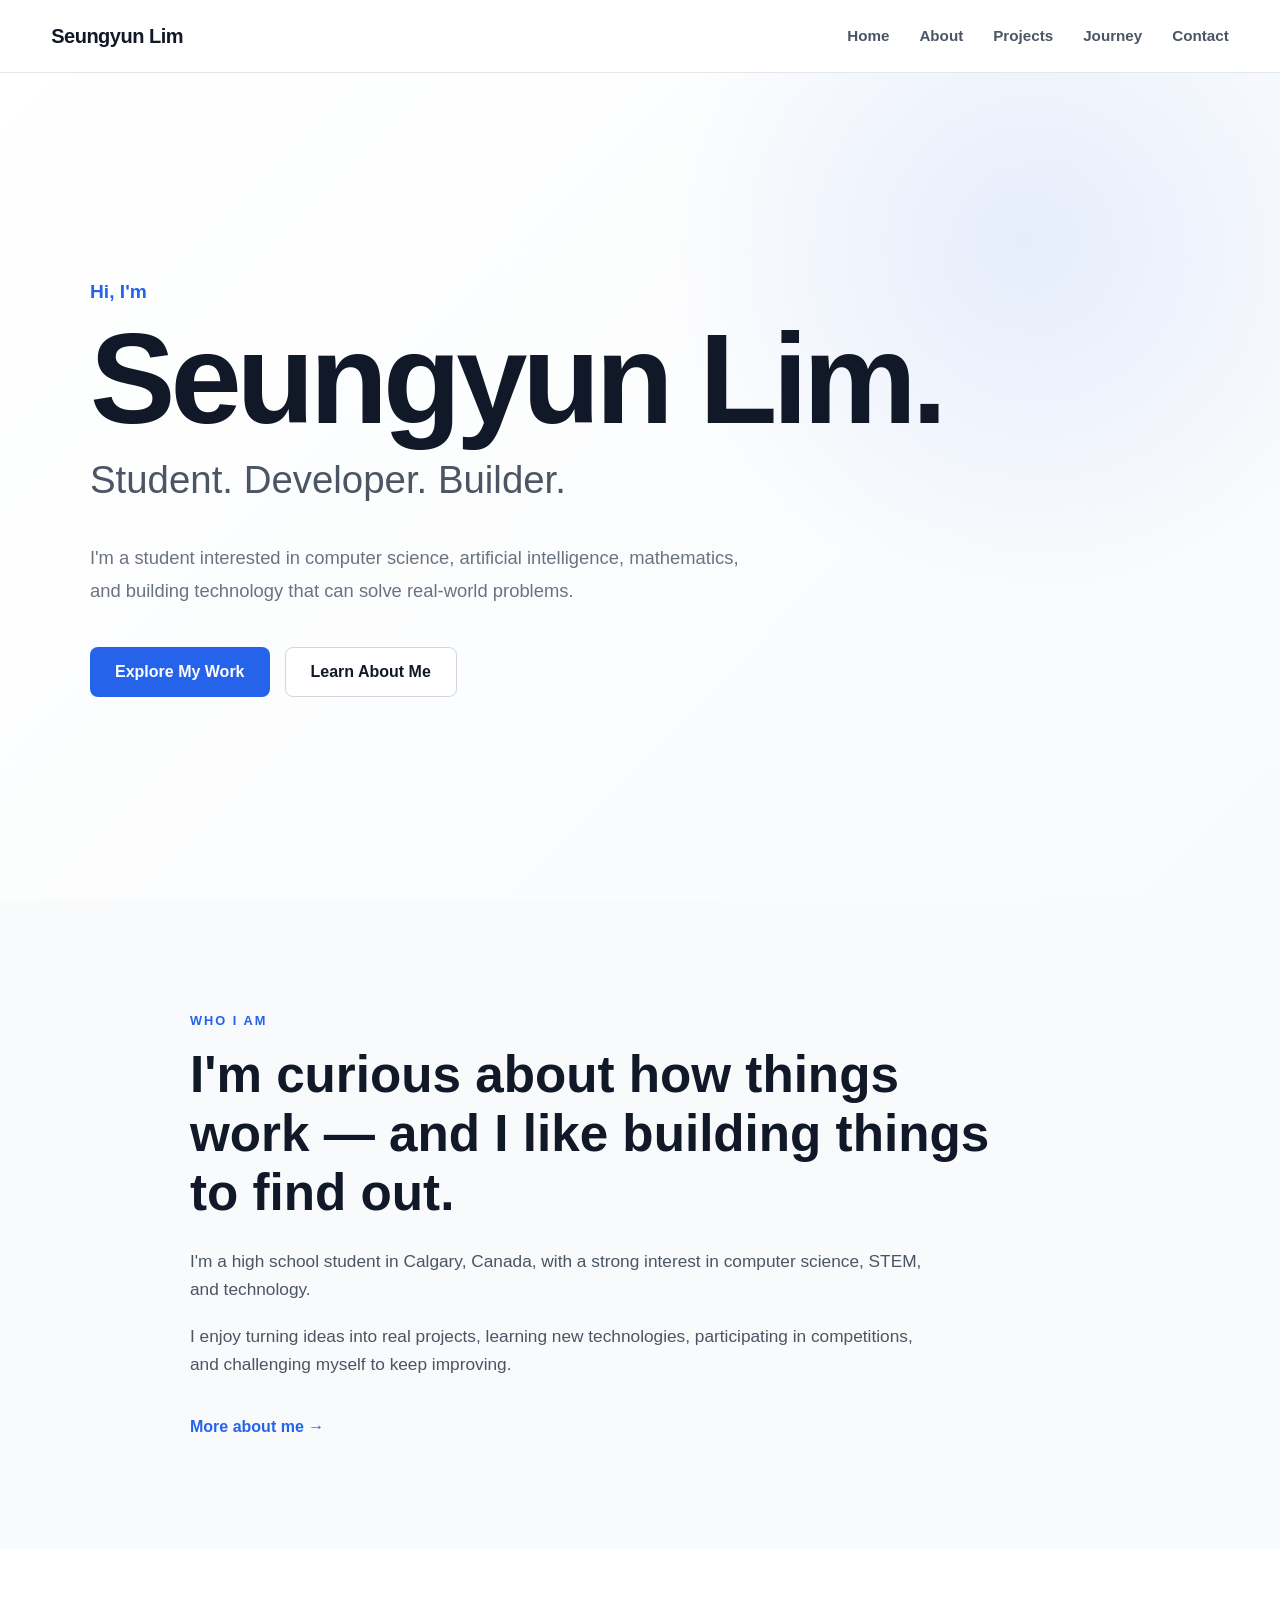
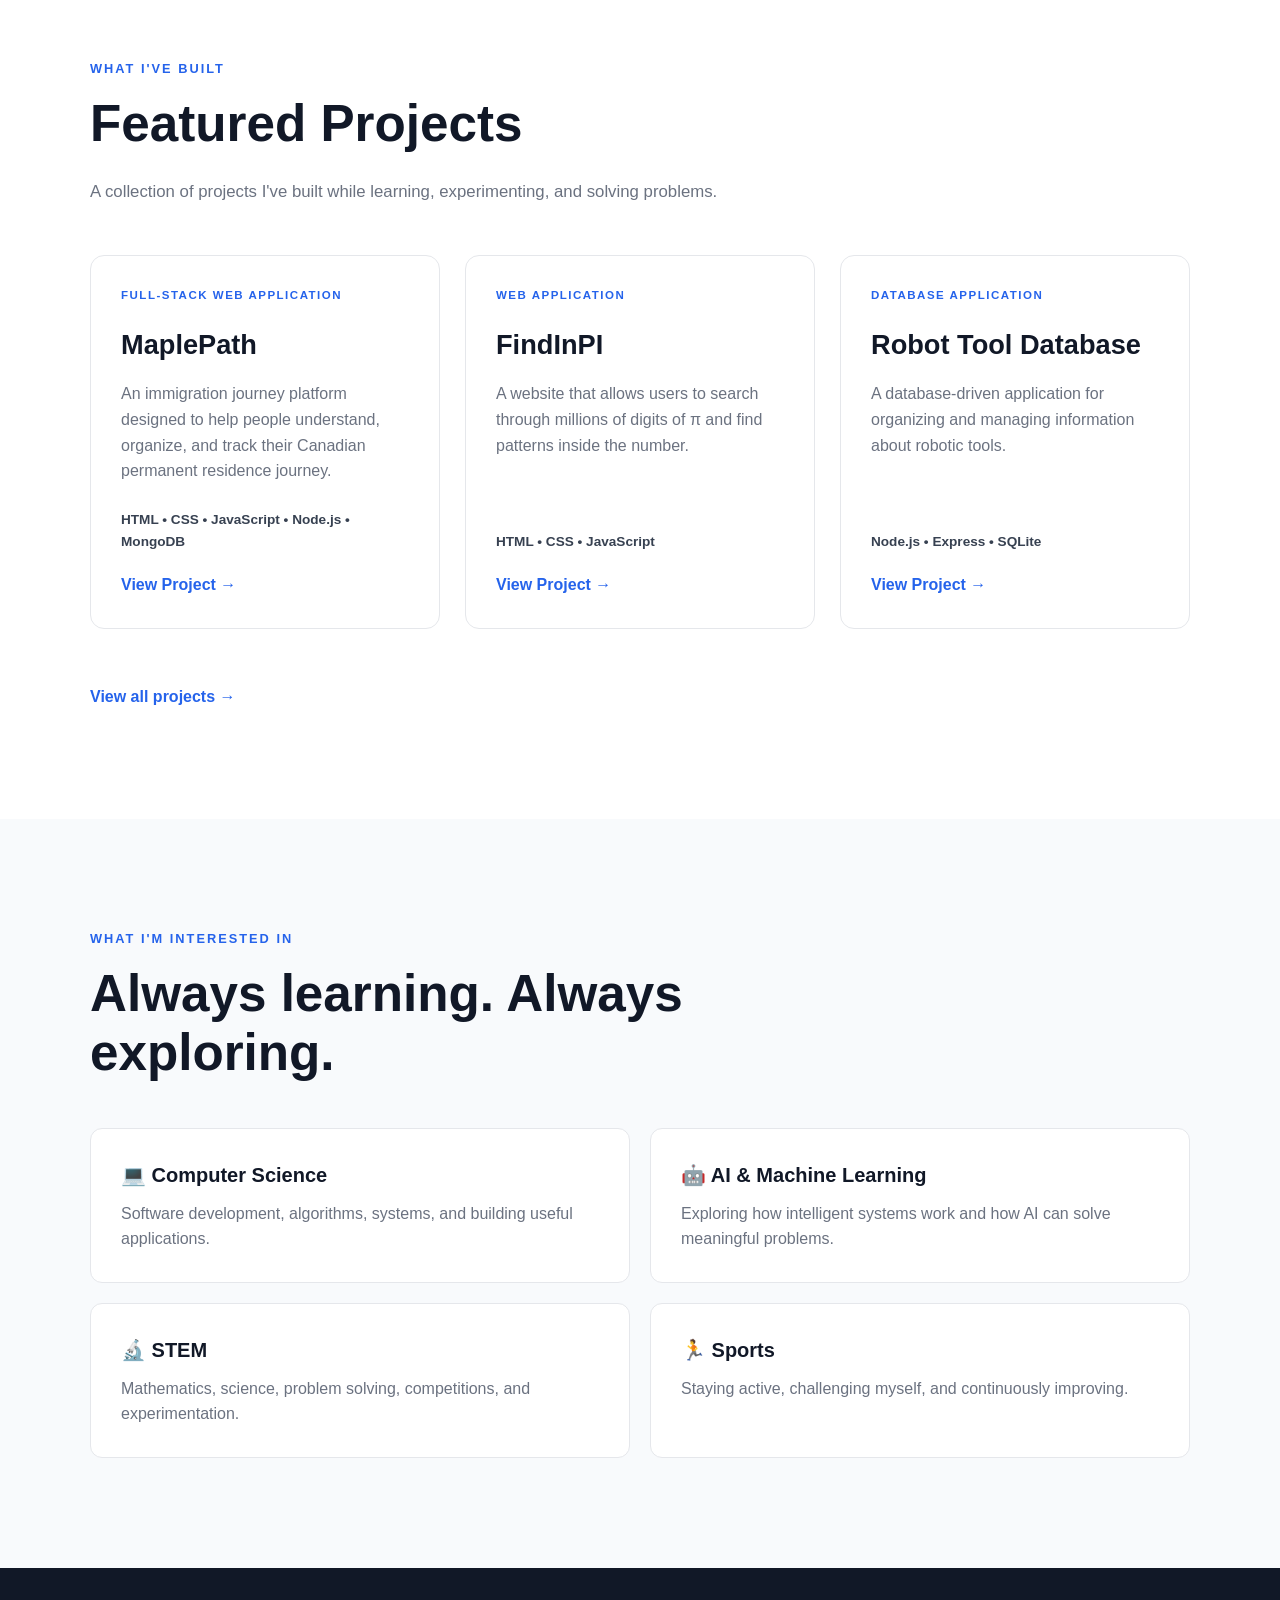
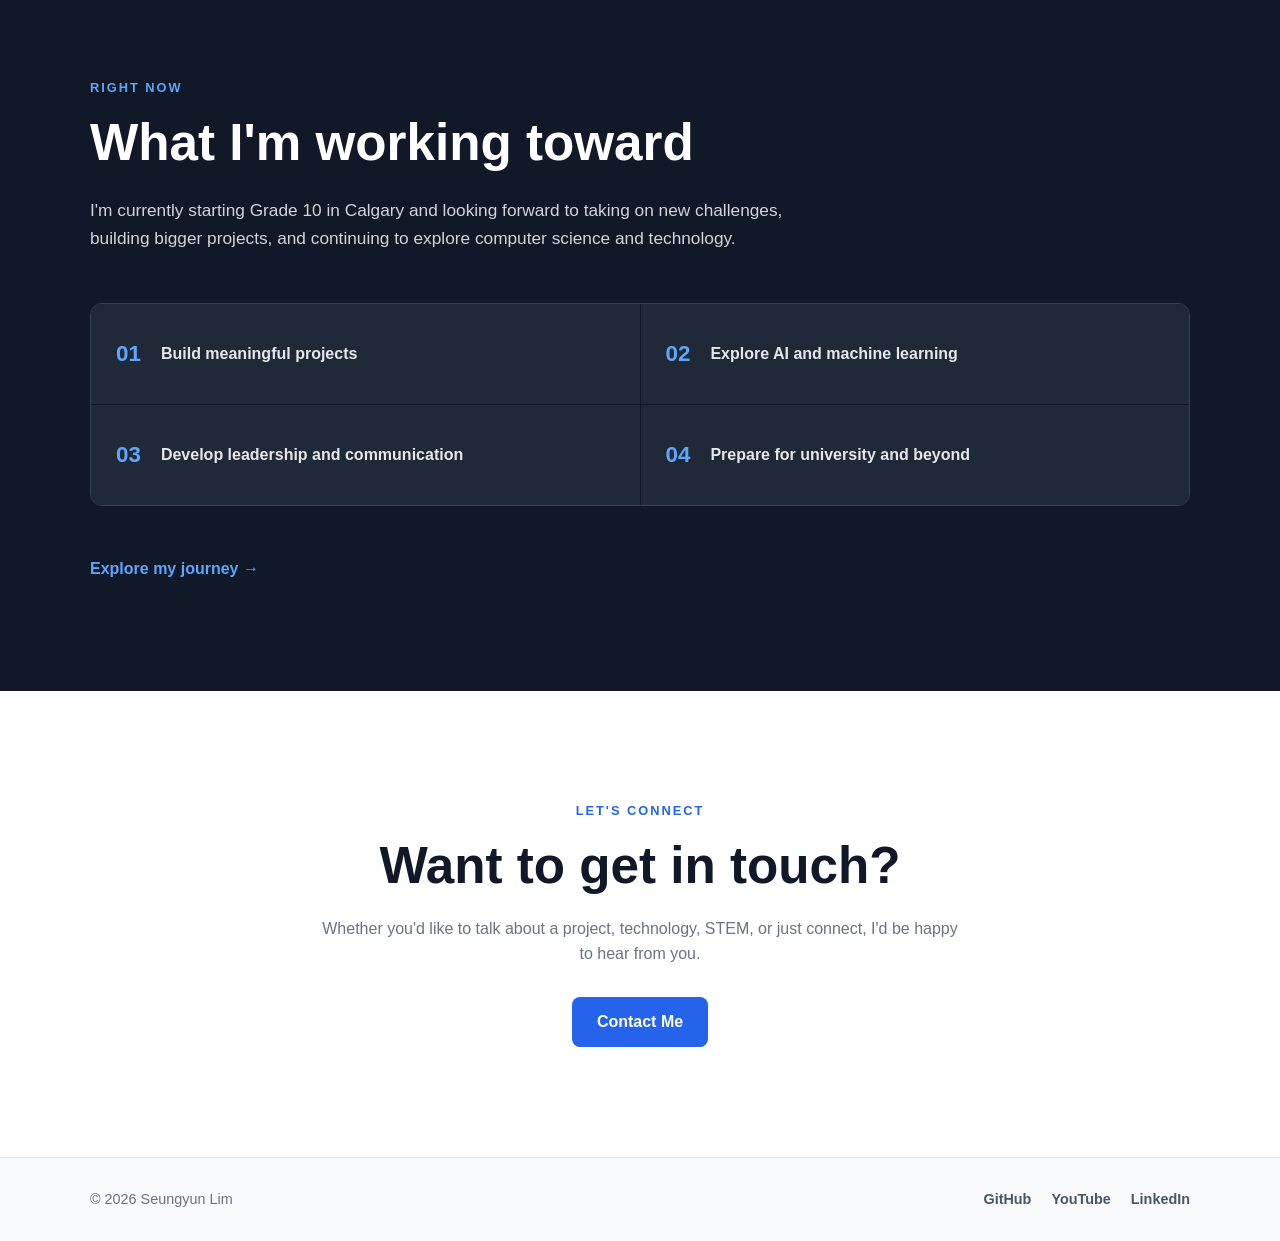
==== index.html @ 388d708d "Initial website structure" ====
<!DOCTYPE html>
<html lang="en">

<head>
    <meta charset="UTF-8">
    <meta name="viewport" content="width=device-width, initial-scale=1.0">

    <title>Seungyun Lim | Student, Developer & Builder</title>

    <meta
        name="description"
        content="The personal website and portfolio of Seungyun Lim — student, developer, STEM enthusiast, and builder."
    >

    <link rel="stylesheet" href="style.css">
</head>

<body>

    <!-- =========================================
         NAVIGATION
    ========================================== -->

    <header class="navbar">

        <div class="nav-container">

            <a href="index.html" class="logo">
                Seungyun Lim
            </a>

            <nav class="nav-links">

                <a href="#home">Home</a>
                <a href="#about">About</a>
                <a href="#projects">Projects</a>
                <a href="#journey">Journey</a>
                <a href="#contact">Contact</a>

            </nav>

        </div>

    </header>


    <main>

        <!-- =========================================
             HERO SECTION
        ========================================== -->

        <section id="home" class="hero">

            <div class="hero-content">

                <p class="hero-greeting">
                    Hi, I'm
                </p>

                <h1>
                    Seungyun Lim.
                </h1>

                <h2>
                    Student. Developer. Builder.
                </h2>

                <p class="hero-description">
                    I'm a student interested in computer science,
                    artificial intelligence, mathematics, and building
                    technology that can solve real-world problems.
                </p>

                <div class="hero-buttons">

                    <a href="#projects" class="button primary-button">
                        Explore My Work
                    </a>

                    <a href="#about" class="button secondary-button">
                        Learn About Me
                    </a>

                </div>

            </div>

        </section>


        <!-- =========================================
             ABOUT PREVIEW
        ========================================== -->

        <section id="about" class="about-section">

            <div class="section-container">

                <p class="section-label">
                    WHO I AM
                </p>

                <h2>
                    I'm curious about how things work —
                    and I like building things to find out.
                </h2>

                <p>
                    I'm a high school student in Calgary, Canada,
                    with a strong interest in computer science,
                    STEM, and technology.
                </p>

                <p>
                    I enjoy turning ideas into real projects,
                    learning new technologies, participating in
                    competitions, and challenging myself to keep
                    improving.
                </p>

                <a href="about.html" class="text-link">
                    More about me →
                </a>

            </div>

        </section>


        <!-- =========================================
             FEATURED PROJECTS
        ========================================== -->

        <section id="projects" class="projects-section">

            <div class="section-container">

                <p class="section-label">
                    WHAT I'VE BUILT
                </p>

                <h2>
                    Featured Projects
                </h2>

                <p class="section-description">
                    A collection of projects I've built while
                    learning, experimenting, and solving problems.
                </p>


                <div class="project-grid">

                    <!-- MaplePath -->

                    <article class="project-card">

                        <p class="project-category">
                            FULL-STACK WEB APPLICATION
                        </p>

                        <h3>
                            MaplePath
                        </h3>

                        <p>
                            An immigration journey platform designed
                            to help people understand, organize, and
                            track their Canadian permanent residence
                            journey.
                        </p>

                        <p class="project-technologies">
                            HTML • CSS • JavaScript • Node.js • MongoDB
                        </p>

                        <a href="projects/maplepath.html">
                            View Project →
                        </a>

                    </article>


                    <!-- FindInPI -->

                    <article class="project-card">

                        <p class="project-category">
                            WEB APPLICATION
                        </p>

                        <h3>
                            FindInPI
                        </h3>

                        <p>
                            A website that allows users to search
                            through millions of digits of π and
                            find patterns inside the number.
                        </p>

                        <p class="project-technologies">
                            HTML • CSS • JavaScript
                        </p>

                        <a href="projects/findinpi.html">
                            View Project →
                        </a>

                    </article>


                    <!-- Robot Tool Database -->

                    <article class="project-card">

                        <p class="project-category">
                            DATABASE APPLICATION
                        </p>

                        <h3>
                            Robot Tool Database
                        </h3>

                        <p>
                            A database-driven application for
                            organizing and managing information
                            about robotic tools.
                        </p>

                        <p class="project-technologies">
                            Node.js • Express • SQLite
                        </p>

                        <a href="projects/robot-tool-database.html">
                            View Project →
                        </a>

                    </article>

                </div>


                <a href="projects.html" class="text-link">
                    View all projects →
                </a>

            </div>

        </section>


        <!-- =========================================
             INTERESTS
        ========================================== -->

        <section class="interests-section">

            <div class="section-container">

                <p class="section-label">
                    WHAT I'M INTERESTED IN
                </p>

                <h2>
                    Always learning. Always exploring.
                </h2>


                <div class="interest-grid">

                    <div class="interest-card">
                        <h3>💻 Computer Science</h3>
                        <p>
                            Software development, algorithms,
                            systems, and building useful applications.
                        </p>
                    </div>


                    <div class="interest-card">
                        <h3>🤖 AI & Machine Learning</h3>
                        <p>
                            Exploring how intelligent systems work
                            and how AI can solve meaningful problems.
                        </p>
                    </div>


                    <div class="interest-card">
                        <h3>🔬 STEM</h3>
                        <p>
                            Mathematics, science, problem solving,
                            competitions, and experimentation.
                        </p>
                    </div>


                    <div class="interest-card">
                        <h3>🏃 Sports</h3>
                        <p>
                            Staying active, challenging myself,
                            and continuously improving.
                        </p>
                    </div>

                </div>

            </div>

        </section>


        <!-- =========================================
             CURRENT FOCUS
        ========================================== -->

        <section id="journey" class="focus-section">

            <div class="section-container">

                <p class="section-label">
                    RIGHT NOW
                </p>

                <h2>
                    What I'm working toward
                </h2>

                <p>
                    I'm currently starting Grade 10 in Calgary and
                    looking forward to taking on new challenges,
                    building bigger projects, and continuing to
                    explore computer science and technology.
                </p>


                <div class="focus-items">

                    <div>
                        <strong>01</strong>
                        <span>Build meaningful projects</span>
                    </div>

                    <div>
                        <strong>02</strong>
                        <span>Explore AI and machine learning</span>
                    </div>

                    <div>
                        <strong>03</strong>
                        <span>Develop leadership and communication</span>
                    </div>

                    <div>
                        <strong>04</strong>
                        <span>Prepare for university and beyond</span>
                    </div>

                </div>

                <a href="journey.html" class="text-link">
                    Explore my journey →
                </a>

            </div>

        </section>


        <!-- =========================================
             CONTACT
        ========================================== -->

        <section id="contact" class="contact-section">

            <div class="section-container">

                <p class="section-label">
                    LET'S CONNECT
                </p>

                <h2>
                    Want to get in touch?
                </h2>

                <p>
                    Whether you'd like to talk about a project,
                    technology, STEM, or just connect, I'd be happy
                    to hear from you.
                </p>

                <a href="contact.html" class="button primary-button">
                    Contact Me
                </a>

            </div>

        </section>

    </main>


    <!-- =========================================
         FOOTER
    ========================================== -->

    <footer class="footer">

        <div class="footer-container">

            <p>
                © 2026 Seungyun Lim
            </p>

            <div class="social-links">

                <a href="#" target="_blank">
                    GitHub
                </a>

                <a href="#" target="_blank">
                    YouTube
                </a>

                <a href="#" target="_blank">
                    LinkedIn
                </a>

            </div>

        </div>

    </footer>


    <script src="script.js"></script>

</body>

</html>
---- style.css ----
/* =========================================
   SEUNGYUN LIM — PERSONAL WEBSITE
   style.css
========================================= */


/* =========================================
   RESET
========================================= */

* {
    margin: 0;
    padding: 0;
    box-sizing: border-box;
}

html {
    scroll-behavior: smooth;
}

body {
    font-family: Arial, Helvetica, sans-serif;
    line-height: 1.6;
    color: #111827;
    background: #ffffff;
}

a {
    text-decoration: none;
    color: inherit;
}


/* =========================================
   GLOBAL
========================================= */

.section-container {
    width: min(1100px, 90%);
    margin: 0 auto;
}

section {
    padding: 110px 0;
}

.section-label {
    margin-bottom: 15px;
    font-size: 0.8rem;
    font-weight: 700;
    letter-spacing: 2px;
    color: #2563eb;
}

.section-container > h2 {
    max-width: 800px;
    margin-bottom: 25px;
    font-size: clamp(2rem, 4vw, 3.5rem);
    line-height: 1.15;
}

.section-description {
    max-width: 650px;
    margin-bottom: 50px;
    color: #6b7280;
    font-size: 1.05rem;
}


/* =========================================
   NAVIGATION
========================================= */

.navbar {
    position: sticky;
    top: 0;
    z-index: 1000;

    background: rgba(255, 255, 255, 0.92);
    border-bottom: 1px solid #e5e7eb;

    backdrop-filter: blur(12px);
}

.nav-container {
    width: min(1200px, 92%);
    min-height: 72px;
    margin: 0 auto;

    display: flex;
    align-items: center;
    justify-content: space-between;
}

.logo {
    font-size: 1.25rem;
    font-weight: 800;
    letter-spacing: -0.5px;
}

.nav-links {
    display: flex;
    align-items: center;
    gap: 30px;
}

.nav-links a {
    position: relative;

    font-size: 0.95rem;
    font-weight: 600;
    color: #4b5563;

    transition: color 0.2s ease;
}

.nav-links a:hover {
    color: #2563eb;
}

.nav-links a::after {
    content: "";

    position: absolute;
    left: 0;
    bottom: -7px;

    width: 0;
    height: 2px;

    background: #2563eb;

    transition: width 0.2s ease;
}

.nav-links a:hover::after {
    width: 100%;
}


/* =========================================
   HERO
========================================= */

.hero {
    min-height: calc(100vh - 72px);

    display: flex;
    align-items: center;

    background:
        radial-gradient(
            circle at 80% 20%,
            rgba(37, 99, 235, 0.10),
            transparent 30%
        ),
        linear-gradient(
            135deg,
            #ffffff 0%,
            #f8fafc 100%
        );
}

.hero-content {
    width: min(1100px, 90%);
    margin: 0 auto;
}

.hero-greeting {
    margin-bottom: 10px;

    font-size: 1.2rem;
    font-weight: 600;

    color: #2563eb;
}

.hero h1 {
    margin-bottom: 10px;

    font-size: clamp(4rem, 10vw, 8rem);
    line-height: 0.95;
    letter-spacing: -5px;
    font-weight: 800;
}

.hero h2 {
    margin-bottom: 30px;

    font-size: clamp(1.5rem, 3vw, 2.4rem);
    font-weight: 500;

    color: #4b5563;
}

.hero-description {
    max-width: 650px;
    margin-bottom: 40px;

    font-size: 1.15rem;
    line-height: 1.8;

    color: #6b7280;
}

.hero-buttons {
    display: flex;
    flex-wrap: wrap;
    gap: 15px;
}


/* =========================================
   BUTTONS
========================================= */

.button {
    display: inline-flex;
    align-items: center;
    justify-content: center;

    min-height: 50px;
    padding: 0 25px;

    border-radius: 8px;

    font-weight: 700;

    transition:
        transform 0.2s ease,
        box-shadow 0.2s ease,
        background 0.2s ease;
}

.primary-button {
    color: #ffffff;
    background: #2563eb;
}

.primary-button:hover {
    background: #1d4ed8;

    transform: translateY(-2px);

    box-shadow:
        0 10px 25px rgba(37, 99, 235, 0.25);
}

.secondary-button {
    color: #111827;
    background: #ffffff;

    border: 1px solid #d1d5db;
}

.secondary-button:hover {
    background: #f9fafb;

    transform: translateY(-2px);

    box-shadow:
        0 8px 20px rgba(0, 0, 0, 0.06);
}


/* =========================================
   ABOUT
========================================= */

.about-section {
    background: #f8fafc;
}

.about-section .section-container {
    max-width: 900px;
}

.about-section h2 {
    font-size: clamp(2rem, 4vw, 3.2rem);
}

.about-section p:not(.section-label) {
    max-width: 750px;
    margin-bottom: 20px;

    font-size: 1.08rem;
    color: #4b5563;
}


/* =========================================
   TEXT LINKS
========================================= */

.text-link {
    display: inline-block;

    margin-top: 15px;

    font-weight: 700;
    color: #2563eb;

    transition:
        transform 0.2s ease,
        color 0.2s ease;
}

.text-link:hover {
    color: #1d4ed8;
    transform: translateX(5px);
}


/* =========================================
   PROJECTS
========================================= */

.projects-section {
    background: #ffffff;
}

.project-grid {
    display: grid;

    grid-template-columns:
        repeat(3, minmax(0, 1fr));

    gap: 25px;

    margin-bottom: 40px;
}

.project-card {
    min-height: 360px;
    padding: 30px;

    display: flex;
    flex-direction: column;

    border: 1px solid #e5e7eb;
    border-radius: 14px;

    background: #ffffff;

    transition:
        transform 0.25s ease,
        box-shadow 0.25s ease,
        border-color 0.25s ease;
}

.project-card:hover {
    transform: translateY(-8px);

    border-color: #bfdbfe;

    box-shadow:
        0 20px 40px rgba(15, 23, 42, 0.08);
}

.project-category {
    margin-bottom: 18px;

    font-size: 0.72rem;
    font-weight: 800;
    letter-spacing: 1.5px;

    color: #2563eb;
}

.project-card h3 {
    margin-bottom: 15px;

    font-size: 1.7rem;
}

.project-card > p:not(.project-category):not(.project-technologies) {
    margin-bottom: 25px;

    color: #6b7280;
}

.project-technologies {
    margin-top: auto;
    margin-bottom: 20px;

    font-size: 0.85rem;
    font-weight: 600;

    color: #374151;
}

.project-card a {
    font-weight: 700;
    color: #2563eb;
}

.project-card a:hover {
    color: #1d4ed8;
}


/* =========================================
   INTERESTS
========================================= */

.interests-section {
    background: #f8fafc;
}

.interest-grid {
    display: grid;

    grid-template-columns:
        repeat(2, minmax(0, 1fr));

    gap: 20px;

    margin-top: 45px;
}

.interest-card {
    padding: 30px;

    border: 1px solid #e5e7eb;
    border-radius: 12px;

    background: #ffffff;

    transition:
        transform 0.2s ease,
        box-shadow 0.2s ease;
}

.interest-card:hover {
    transform: translateY(-5px);

    box-shadow:
        0 15px 30px rgba(15, 23, 42, 0.07);
}

.interest-card h3 {
    margin-bottom: 10px;

    font-size: 1.25rem;
}

.interest-card p {
    color: #6b7280;
}


/* =========================================
   CURRENT FOCUS
========================================= */

.focus-section {
    background: #111827;
    color: #ffffff;
}

.focus-section .section-label {
    color: #60a5fa;
}

.focus-section h2 {
    color: #ffffff;
}

.focus-section > .section-container > p:not(.section-label) {
    max-width: 750px;
    margin-bottom: 50px;

    color: #d1d5db;
    font-size: 1.08rem;
}

.focus-items {
    display: grid;

    grid-template-columns:
        repeat(2, minmax(0, 1fr));

    gap: 1px;

    margin-bottom: 35px;

    overflow: hidden;

    border: 1px solid #374151;
    border-radius: 12px;
}

.focus-items div {
    min-height: 100px;
    padding: 25px;

    display: flex;
    align-items: center;
    gap: 20px;

    background: #1f2937;
}

.focus-items strong {
    font-size: 1.4rem;
    color: #60a5fa;
}

.focus-items span {
    font-weight: 600;
    color: #e5e7eb;
}

.focus-section .text-link {
    color: #60a5fa;
}


/* =========================================
   CONTACT
========================================= */

.contact-section {
    text-align: center;

    background: #ffffff;
}

.contact-section .section-container {
    display: flex;
    flex-direction: column;
    align-items: center;
}

.contact-section h2 {
    margin-bottom: 20px;
}

.contact-section p:not(.section-label) {
    max-width: 650px;
    margin-bottom: 30px;

    color: #6b7280;
}


/* =========================================
   FOOTER
========================================= */

.footer {
    padding: 30px 0;

    background: #f8fafc;

    border-top: 1px solid #e5e7eb;
}

.footer-container {
    width: min(1100px, 90%);
    margin: 0 auto;

    display: flex;
    align-items: center;
    justify-content: space-between;

    gap: 20px;
}

.footer p {
    font-size: 0.9rem;
    color: #6b7280;
}

.social-links {
    display: flex;
    gap: 20px;
}

.social-links a {
    font-size: 0.9rem;
    font-weight: 600;
    color: #4b5563;

    transition: color 0.2s ease;
}

.social-links a:hover {
    color: #2563eb;
}


/* =========================================
   RESPONSIVE DESIGN
========================================= */

@media (max-width: 900px) {

    .hero h1 {
        letter-spacing: -3px;
    }

    .project-grid {
        grid-template-columns: 1fr;
    }

    .project-card {
        min-height: auto;
    }

}


@media (max-width: 650px) {

    section {
        padding: 80px 0;
    }


    /* Navigation */

    .nav-container {
        min-height: 65px;
    }

    .nav-links {
        gap: 15px;
    }

    .nav-links a {
        font-size: 0.8rem;
    }


    /* Hero */

    .hero {
        min-height: calc(100vh - 65px);
    }

    .hero h1 {
        font-size: clamp(3.5rem, 18vw, 5rem);
        letter-spacing: -3px;
    }

    .hero-description {
        font-size: 1rem;
    }

    .hero-buttons {
        flex-direction: column;
        align-items: stretch;
    }


    /* Interests */

    .interest-grid {
        grid-template-columns: 1fr;
    }


    /* Focus */

    .focus-items {
        grid-template-columns: 1fr;
    }


    /* Footer */

    .footer-container {
        flex-direction: column;
        text-align: center;
    }

}
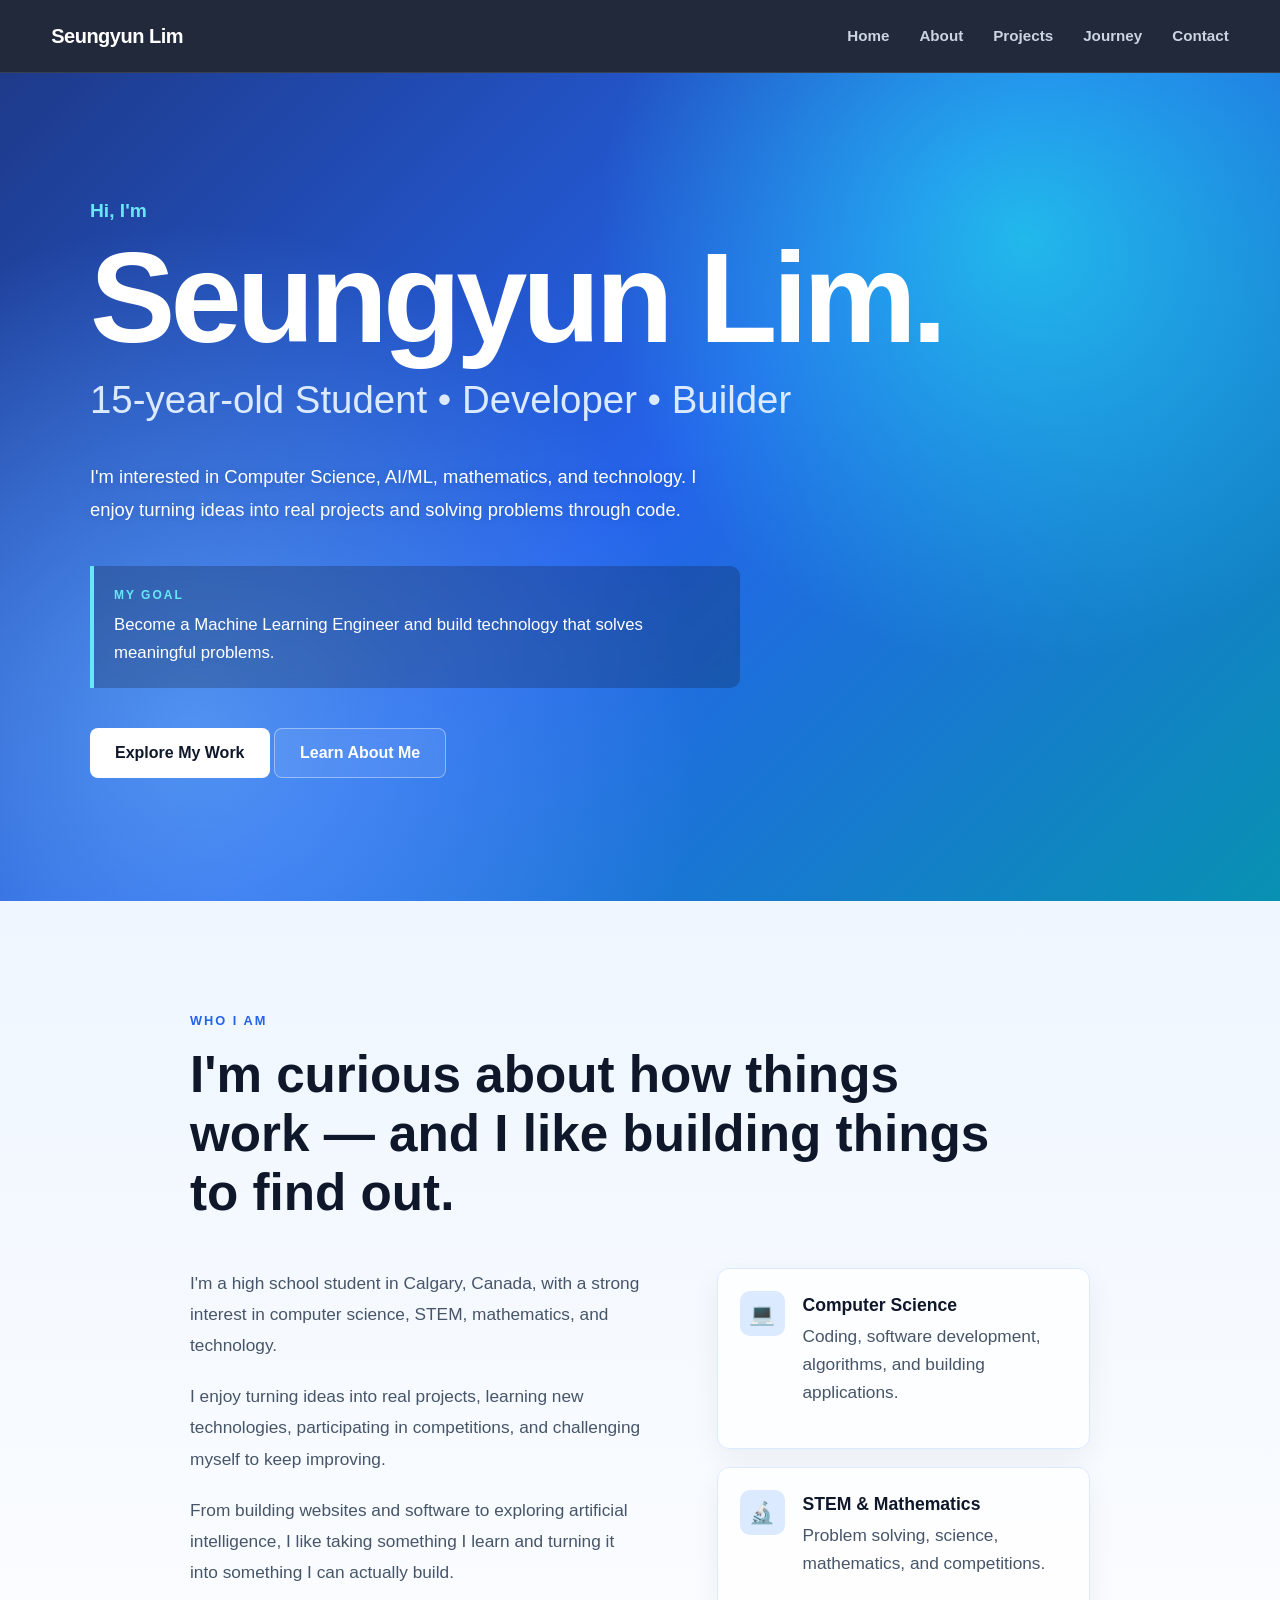
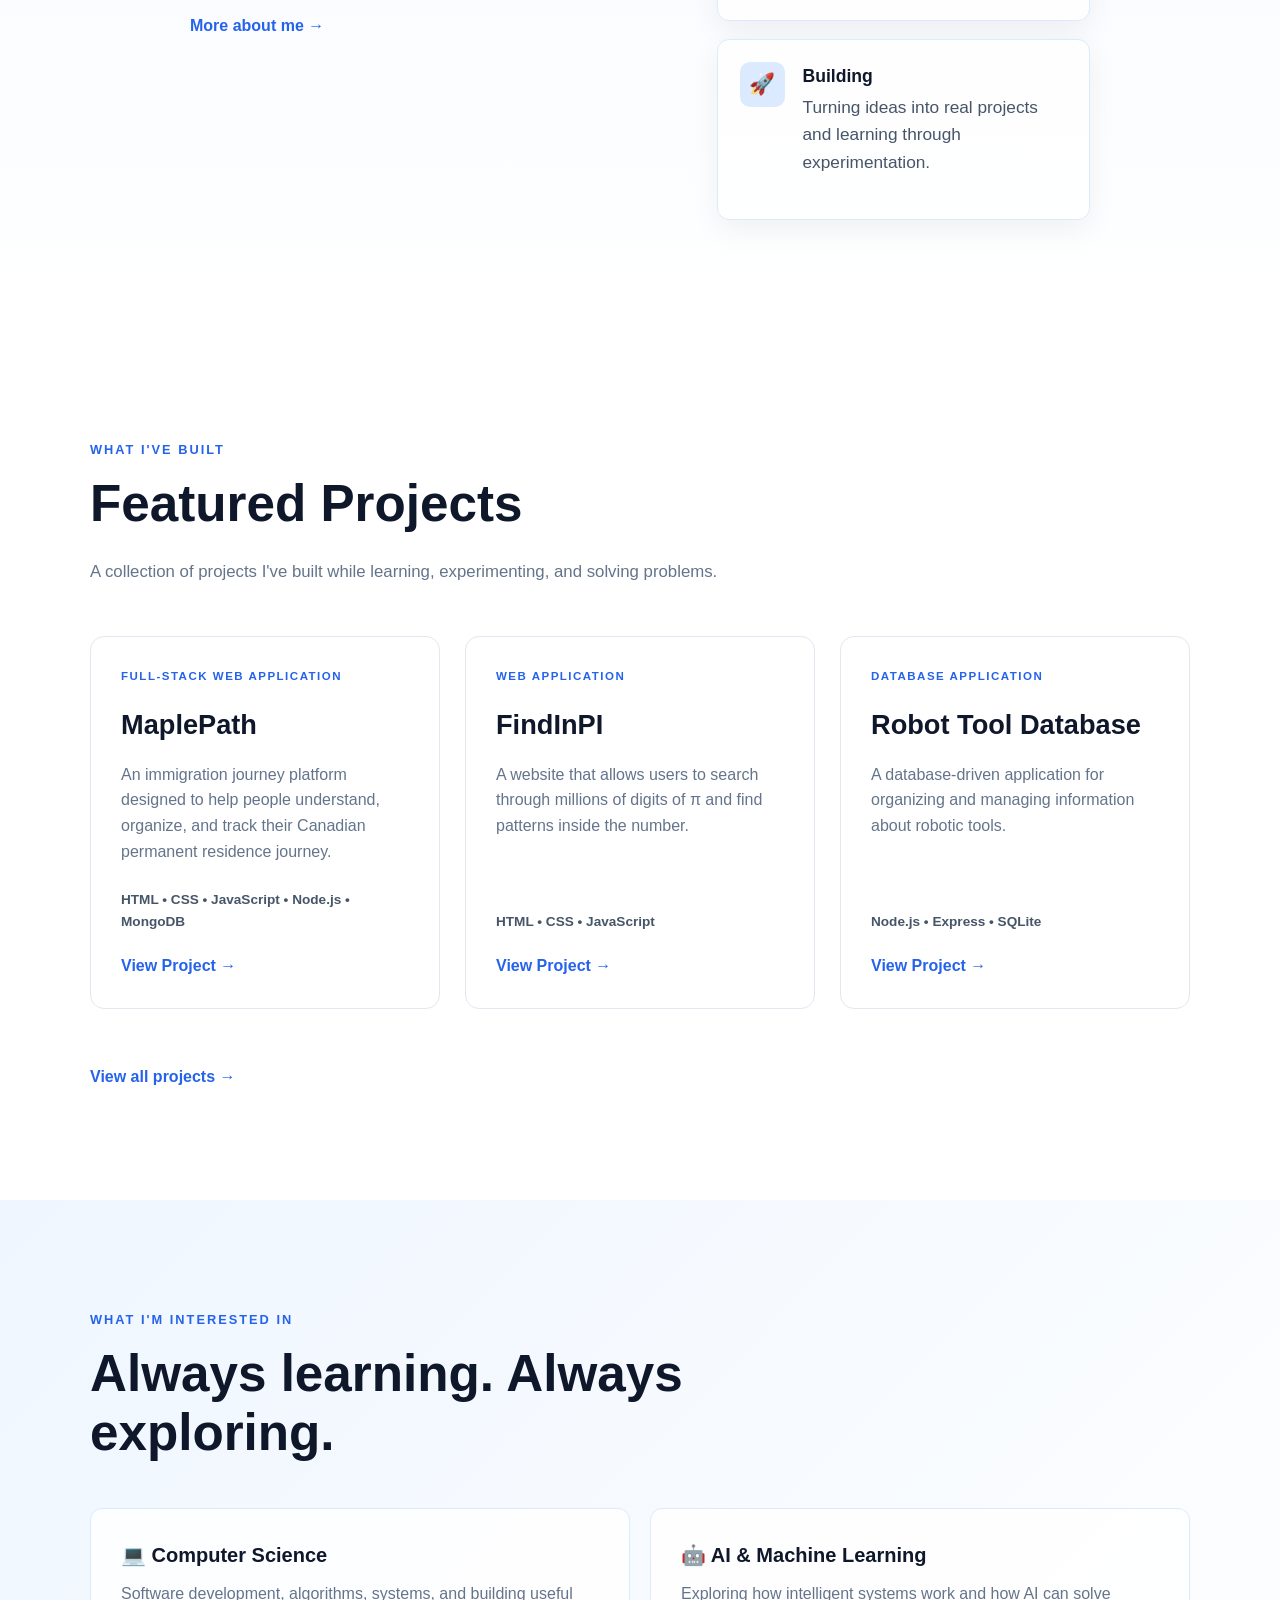
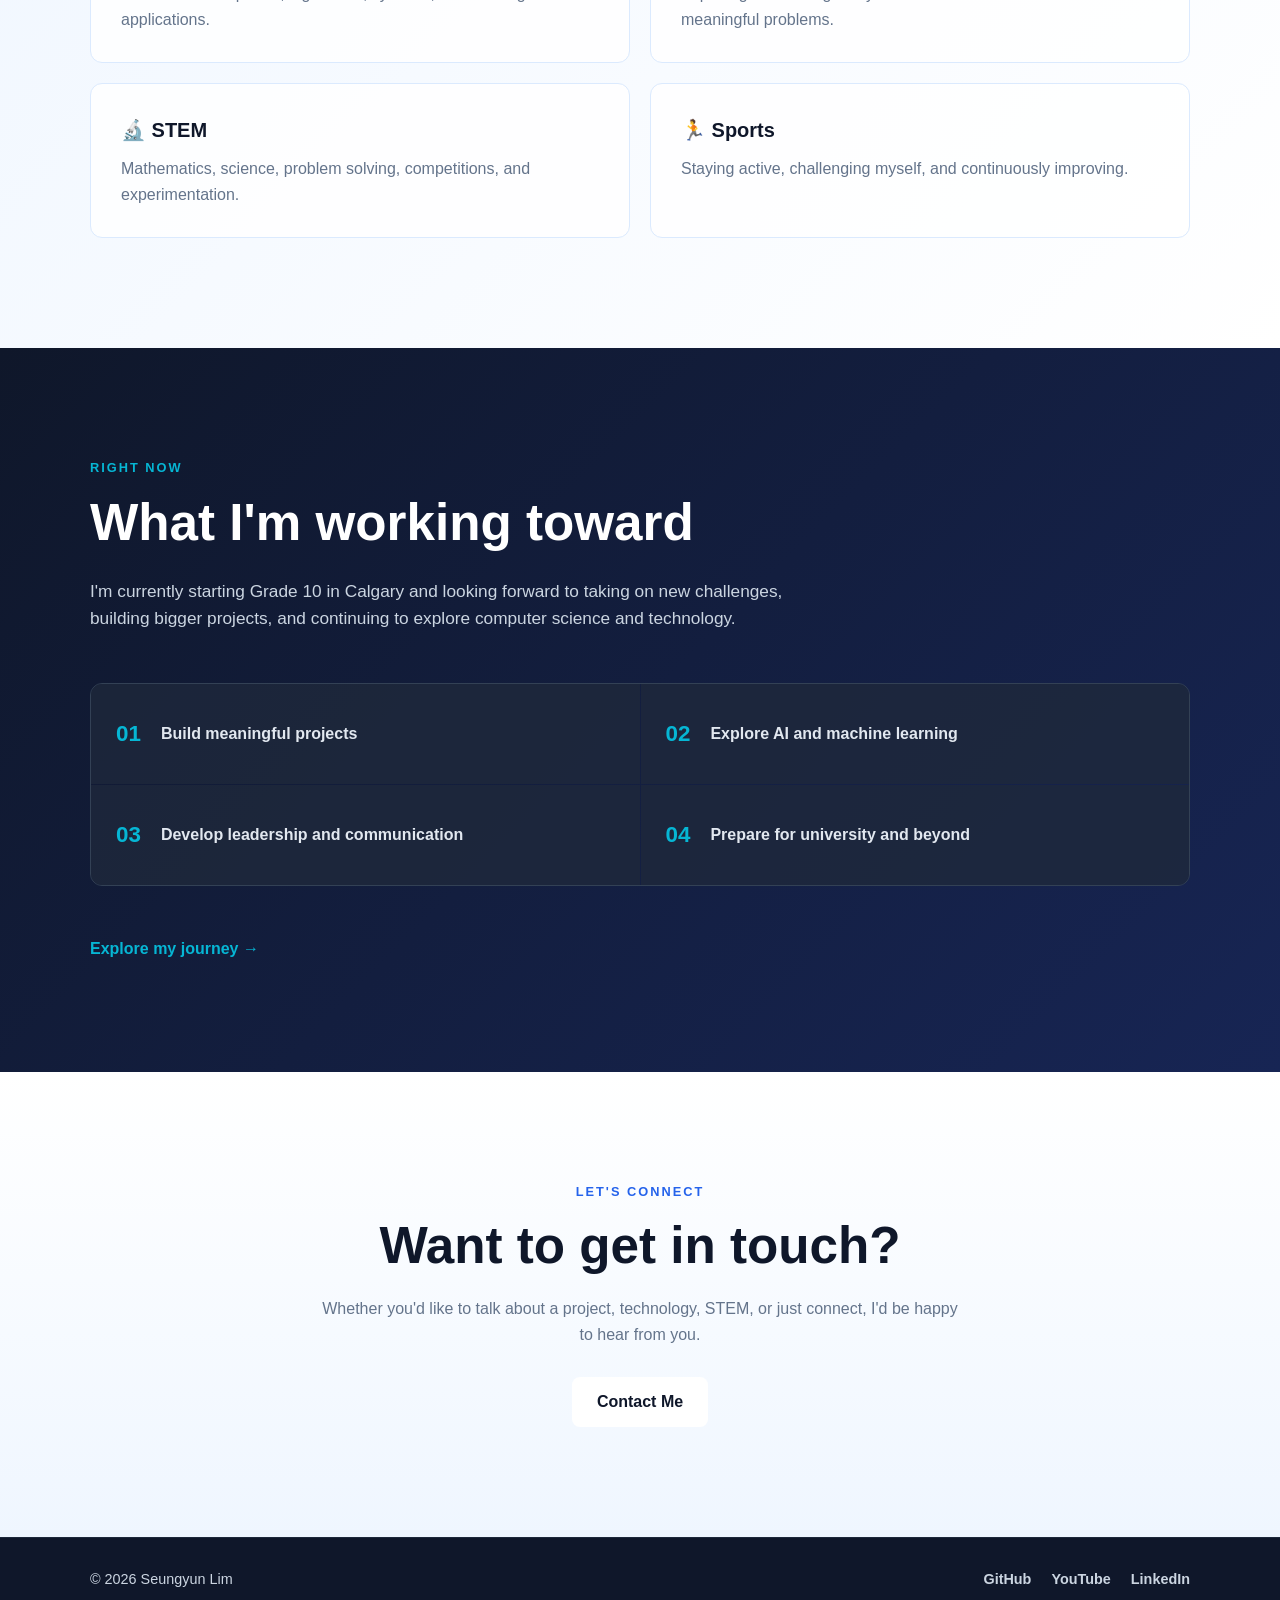
==== commit f0d4c2df: "Refactor CSS into modular files" ====
--- a/index.html
+++ b/index.html
@@ -47,7 +47,7 @@
     <main>
 
         <!-- =========================================
-             HERO SECTION
+            HERO SECTION
         ========================================== -->
 
         <section id="home" class="hero">
@@ -63,14 +63,31 @@
                 </h1>
 
                 <h2>
-                    Student. Developer. Builder.
+                    15-year-old Student • Developer • Builder
                 </h2>
 
                 <p class="hero-description">
-                    I'm a student interested in computer science,
-                    artificial intelligence, mathematics, and building
-                    technology that can solve real-world problems.
-                </p>
+                    I'm interested in Computer Science, AI/ML,
+                    mathematics, and technology. I enjoy turning
+                    ideas into real projects and solving problems
+                    through code.
+                </p>
+
+
+                <div class="hero-goal">
+
+                    <p class="hero-goal-label">
+                        MY GOAL
+                    </p>
+
+                    <p class="hero-goal-text">
+                        Become a Machine Learning Engineer
+                        and build technology that solves
+                        meaningful problems.
+                    </p>
+
+                </div>
+
 
                 <div class="hero-buttons">
 
@@ -90,7 +107,7 @@
 
 
         <!-- =========================================
-             ABOUT PREVIEW
+            ABOUT PREVIEW
         ========================================== -->
 
         <section id="about" class="about-section">
@@ -106,22 +123,102 @@
                     and I like building things to find out.
                 </h2>
 
-                <p>
-                    I'm a high school student in Calgary, Canada,
-                    with a strong interest in computer science,
-                    STEM, and technology.
-                </p>
-
-                <p>
-                    I enjoy turning ideas into real projects,
-                    learning new technologies, participating in
-                    competitions, and challenging myself to keep
-                    improving.
-                </p>
-
-                <a href="about.html" class="text-link">
-                    More about me →
-                </a>
+
+                <div class="about-content">
+
+                    <div class="about-text">
+
+                        <p>
+                            I'm a high school student in Calgary, Canada,
+                            with a strong interest in computer science,
+                            STEM, mathematics, and technology.
+                        </p>
+
+                        <p>
+                            I enjoy turning ideas into real projects,
+                            learning new technologies, participating in
+                            competitions, and challenging myself to keep
+                            improving.
+                        </p>
+
+                        <p>
+                            From building websites and software to exploring
+                            artificial intelligence, I like taking something
+                            I learn and turning it into something I can
+                            actually build.
+                        </p>
+
+                        <a href="about.html" class="text-link">
+                            More about me →
+                        </a>
+
+                    </div>
+
+
+                    <div class="about-highlights">
+
+                        <div class="about-highlight">
+
+                            <span class="about-icon">
+                                💻
+                            </span>
+
+                            <div>
+                                <h3>
+                                    Computer Science
+                                </h3>
+
+                                <p>
+                                    Coding, software development,
+                                    algorithms, and building applications.
+                                </p>
+                            </div>
+
+                        </div>
+
+
+                        <div class="about-highlight">
+
+                            <span class="about-icon">
+                                🔬
+                            </span>
+
+                            <div>
+                                <h3>
+                                    STEM & Mathematics
+                                </h3>
+
+                                <p>
+                                    Problem solving, science,
+                                    mathematics, and competitions.
+                                </p>
+                            </div>
+
+                        </div>
+
+
+                        <div class="about-highlight">
+
+                            <span class="about-icon">
+                                🚀
+                            </span>
+
+                            <div>
+                                <h3>
+                                    Building
+                                </h3>
+
+                                <p>
+                                    Turning ideas into real projects
+                                    and learning through experimentation.
+                                </p>
+                            </div>
+
+                        </div>
+
+                    </div>
+
+                </div>
 
             </div>
 
--- a/style.css
+++ b/style.css
@@ -1,678 +1,10 @@
 /* =========================================
-   SEUNGYUN LIM — PERSONAL WEBSITE
-   style.css
+   MYWEB — MAIN STYLESHEET
 ========================================= */
 
-
-/* =========================================
-   RESET
-========================================= */
-
-* {
-    margin: 0;
-    padding: 0;
-    box-sizing: border-box;
-}
-
-html {
-    scroll-behavior: smooth;
-}
-
-body {
-    font-family: Arial, Helvetica, sans-serif;
-    line-height: 1.6;
-    color: #111827;
-    background: #ffffff;
-}
-
-a {
-    text-decoration: none;
-    color: inherit;
-}
-
-
-/* =========================================
-   GLOBAL
-========================================= */
-
-.section-container {
-    width: min(1100px, 90%);
-    margin: 0 auto;
-}
-
-section {
-    padding: 110px 0;
-}
-
-.section-label {
-    margin-bottom: 15px;
-    font-size: 0.8rem;
-    font-weight: 700;
-    letter-spacing: 2px;
-    color: #2563eb;
-}
-
-.section-container > h2 {
-    max-width: 800px;
-    margin-bottom: 25px;
-    font-size: clamp(2rem, 4vw, 3.5rem);
-    line-height: 1.15;
-}
-
-.section-description {
-    max-width: 650px;
-    margin-bottom: 50px;
-    color: #6b7280;
-    font-size: 1.05rem;
-}
-
-
-/* =========================================
-   NAVIGATION
-========================================= */
-
-.navbar {
-    position: sticky;
-    top: 0;
-    z-index: 1000;
-
-    background: rgba(255, 255, 255, 0.92);
-    border-bottom: 1px solid #e5e7eb;
-
-    backdrop-filter: blur(12px);
-}
-
-.nav-container {
-    width: min(1200px, 92%);
-    min-height: 72px;
-    margin: 0 auto;
-
-    display: flex;
-    align-items: center;
-    justify-content: space-between;
-}
-
-.logo {
-    font-size: 1.25rem;
-    font-weight: 800;
-    letter-spacing: -0.5px;
-}
-
-.nav-links {
-    display: flex;
-    align-items: center;
-    gap: 30px;
-}
-
-.nav-links a {
-    position: relative;
-
-    font-size: 0.95rem;
-    font-weight: 600;
-    color: #4b5563;
-
-    transition: color 0.2s ease;
-}
-
-.nav-links a:hover {
-    color: #2563eb;
-}
-
-.nav-links a::after {
-    content: "";
-
-    position: absolute;
-    left: 0;
-    bottom: -7px;
-
-    width: 0;
-    height: 2px;
-
-    background: #2563eb;
-
-    transition: width 0.2s ease;
-}
-
-.nav-links a:hover::after {
-    width: 100%;
-}
-
-
-/* =========================================
-   HERO
-========================================= */
-
-.hero {
-    min-height: calc(100vh - 72px);
-
-    display: flex;
-    align-items: center;
-
-    background:
-        radial-gradient(
-            circle at 80% 20%,
-            rgba(37, 99, 235, 0.10),
-            transparent 30%
-        ),
-        linear-gradient(
-            135deg,
-            #ffffff 0%,
-            #f8fafc 100%
-        );
-}
-
-.hero-content {
-    width: min(1100px, 90%);
-    margin: 0 auto;
-}
-
-.hero-greeting {
-    margin-bottom: 10px;
-
-    font-size: 1.2rem;
-    font-weight: 600;
-
-    color: #2563eb;
-}
-
-.hero h1 {
-    margin-bottom: 10px;
-
-    font-size: clamp(4rem, 10vw, 8rem);
-    line-height: 0.95;
-    letter-spacing: -5px;
-    font-weight: 800;
-}
-
-.hero h2 {
-    margin-bottom: 30px;
-
-    font-size: clamp(1.5rem, 3vw, 2.4rem);
-    font-weight: 500;
-
-    color: #4b5563;
-}
-
-.hero-description {
-    max-width: 650px;
-    margin-bottom: 40px;
-
-    font-size: 1.15rem;
-    line-height: 1.8;
-
-    color: #6b7280;
-}
-
-.hero-buttons {
-    display: flex;
-    flex-wrap: wrap;
-    gap: 15px;
-}
-
-
-/* =========================================
-   BUTTONS
-========================================= */
-
-.button {
-    display: inline-flex;
-    align-items: center;
-    justify-content: center;
-
-    min-height: 50px;
-    padding: 0 25px;
-
-    border-radius: 8px;
-
-    font-weight: 700;
-
-    transition:
-        transform 0.2s ease,
-        box-shadow 0.2s ease,
-        background 0.2s ease;
-}
-
-.primary-button {
-    color: #ffffff;
-    background: #2563eb;
-}
-
-.primary-button:hover {
-    background: #1d4ed8;
-
-    transform: translateY(-2px);
-
-    box-shadow:
-        0 10px 25px rgba(37, 99, 235, 0.25);
-}
-
-.secondary-button {
-    color: #111827;
-    background: #ffffff;
-
-    border: 1px solid #d1d5db;
-}
-
-.secondary-button:hover {
-    background: #f9fafb;
-
-    transform: translateY(-2px);
-
-    box-shadow:
-        0 8px 20px rgba(0, 0, 0, 0.06);
-}
-
-
-/* =========================================
-   ABOUT
-========================================= */
-
-.about-section {
-    background: #f8fafc;
-}
-
-.about-section .section-container {
-    max-width: 900px;
-}
-
-.about-section h2 {
-    font-size: clamp(2rem, 4vw, 3.2rem);
-}
-
-.about-section p:not(.section-label) {
-    max-width: 750px;
-    margin-bottom: 20px;
-
-    font-size: 1.08rem;
-    color: #4b5563;
-}
-
-
-/* =========================================
-   TEXT LINKS
-========================================= */
-
-.text-link {
-    display: inline-block;
-
-    margin-top: 15px;
-
-    font-weight: 700;
-    color: #2563eb;
-
-    transition:
-        transform 0.2s ease,
-        color 0.2s ease;
-}
-
-.text-link:hover {
-    color: #1d4ed8;
-    transform: translateX(5px);
-}
-
-
-/* =========================================
-   PROJECTS
-========================================= */
-
-.projects-section {
-    background: #ffffff;
-}
-
-.project-grid {
-    display: grid;
-
-    grid-template-columns:
-        repeat(3, minmax(0, 1fr));
-
-    gap: 25px;
-
-    margin-bottom: 40px;
-}
-
-.project-card {
-    min-height: 360px;
-    padding: 30px;
-
-    display: flex;
-    flex-direction: column;
-
-    border: 1px solid #e5e7eb;
-    border-radius: 14px;
-
-    background: #ffffff;
-
-    transition:
-        transform 0.25s ease,
-        box-shadow 0.25s ease,
-        border-color 0.25s ease;
-}
-
-.project-card:hover {
-    transform: translateY(-8px);
-
-    border-color: #bfdbfe;
-
-    box-shadow:
-        0 20px 40px rgba(15, 23, 42, 0.08);
-}
-
-.project-category {
-    margin-bottom: 18px;
-
-    font-size: 0.72rem;
-    font-weight: 800;
-    letter-spacing: 1.5px;
-
-    color: #2563eb;
-}
-
-.project-card h3 {
-    margin-bottom: 15px;
-
-    font-size: 1.7rem;
-}
-
-.project-card > p:not(.project-category):not(.project-technologies) {
-    margin-bottom: 25px;
-
-    color: #6b7280;
-}
-
-.project-technologies {
-    margin-top: auto;
-    margin-bottom: 20px;
-
-    font-size: 0.85rem;
-    font-weight: 600;
-
-    color: #374151;
-}
-
-.project-card a {
-    font-weight: 700;
-    color: #2563eb;
-}
-
-.project-card a:hover {
-    color: #1d4ed8;
-}
-
-
-/* =========================================
-   INTERESTS
-========================================= */
-
-.interests-section {
-    background: #f8fafc;
-}
-
-.interest-grid {
-    display: grid;
-
-    grid-template-columns:
-        repeat(2, minmax(0, 1fr));
-
-    gap: 20px;
-
-    margin-top: 45px;
-}
-
-.interest-card {
-    padding: 30px;
-
-    border: 1px solid #e5e7eb;
-    border-radius: 12px;
-
-    background: #ffffff;
-
-    transition:
-        transform 0.2s ease,
-        box-shadow 0.2s ease;
-}
-
-.interest-card:hover {
-    transform: translateY(-5px);
-
-    box-shadow:
-        0 15px 30px rgba(15, 23, 42, 0.07);
-}
-
-.interest-card h3 {
-    margin-bottom: 10px;
-
-    font-size: 1.25rem;
-}
-
-.interest-card p {
-    color: #6b7280;
-}
-
-
-/* =========================================
-   CURRENT FOCUS
-========================================= */
-
-.focus-section {
-    background: #111827;
-    color: #ffffff;
-}
-
-.focus-section .section-label {
-    color: #60a5fa;
-}
-
-.focus-section h2 {
-    color: #ffffff;
-}
-
-.focus-section > .section-container > p:not(.section-label) {
-    max-width: 750px;
-    margin-bottom: 50px;
-
-    color: #d1d5db;
-    font-size: 1.08rem;
-}
-
-.focus-items {
-    display: grid;
-
-    grid-template-columns:
-        repeat(2, minmax(0, 1fr));
-
-    gap: 1px;
-
-    margin-bottom: 35px;
-
-    overflow: hidden;
-
-    border: 1px solid #374151;
-    border-radius: 12px;
-}
-
-.focus-items div {
-    min-height: 100px;
-    padding: 25px;
-
-    display: flex;
-    align-items: center;
-    gap: 20px;
-
-    background: #1f2937;
-}
-
-.focus-items strong {
-    font-size: 1.4rem;
-    color: #60a5fa;
-}
-
-.focus-items span {
-    font-weight: 600;
-    color: #e5e7eb;
-}
-
-.focus-section .text-link {
-    color: #60a5fa;
-}
-
-
-/* =========================================
-   CONTACT
-========================================= */
-
-.contact-section {
-    text-align: center;
-
-    background: #ffffff;
-}
-
-.contact-section .section-container {
-    display: flex;
-    flex-direction: column;
-    align-items: center;
-}
-
-.contact-section h2 {
-    margin-bottom: 20px;
-}
-
-.contact-section p:not(.section-label) {
-    max-width: 650px;
-    margin-bottom: 30px;
-
-    color: #6b7280;
-}
-
-
-/* =========================================
-   FOOTER
-========================================= */
-
-.footer {
-    padding: 30px 0;
-
-    background: #f8fafc;
-
-    border-top: 1px solid #e5e7eb;
-}
-
-.footer-container {
-    width: min(1100px, 90%);
-    margin: 0 auto;
-
-    display: flex;
-    align-items: center;
-    justify-content: space-between;
-
-    gap: 20px;
-}
-
-.footer p {
-    font-size: 0.9rem;
-    color: #6b7280;
-}
-
-.social-links {
-    display: flex;
-    gap: 20px;
-}
-
-.social-links a {
-    font-size: 0.9rem;
-    font-weight: 600;
-    color: #4b5563;
-
-    transition: color 0.2s ease;
-}
-
-.social-links a:hover {
-    color: #2563eb;
-}
-
-
-/* =========================================
-   RESPONSIVE DESIGN
-========================================= */
-
-@media (max-width: 900px) {
-
-    .hero h1 {
-        letter-spacing: -3px;
-    }
-
-    .project-grid {
-        grid-template-columns: 1fr;
-    }
-
-    .project-card {
-        min-height: auto;
-    }
-
-}
-
-
-@media (max-width: 650px) {
-
-    section {
-        padding: 80px 0;
-    }
-
-
-    /* Navigation */
-
-    .nav-container {
-        min-height: 65px;
-    }
-
-    .nav-links {
-        gap: 15px;
-    }
-
-    .nav-links a {
-        font-size: 0.8rem;
-    }
-
-
-    /* Hero */
-
-    .hero {
-        min-height: calc(100vh - 65px);
-    }
-
-    .hero h1 {
-        font-size: clamp(3.5rem, 18vw, 5rem);
-        letter-spacing: -3px;
-    }
-
-    .hero-description {
-        font-size: 1rem;
-    }
-
-    .hero-buttons {
-        flex-direction: column;
-        align-items: stretch;
-    }
-
-
-    /* Interests */
-
-    .interest-grid {
-        grid-template-columns: 1fr;
-    }
-
-
-    /* Focus */
-
-    .focus-items {
-        grid-template-columns: 1fr;
-    }
-
-
-    /* Footer */
-
-    .footer-container {
-        flex-direction: column;
-        text-align: center;
-    }
-
-}+@import url("css/variables.css");
+@import url("css/base.css");
+@import url("css/layout.css");
+@import url("css/components.css");
+@import url("css/sections.css");
+@import url("css/responsive.css");
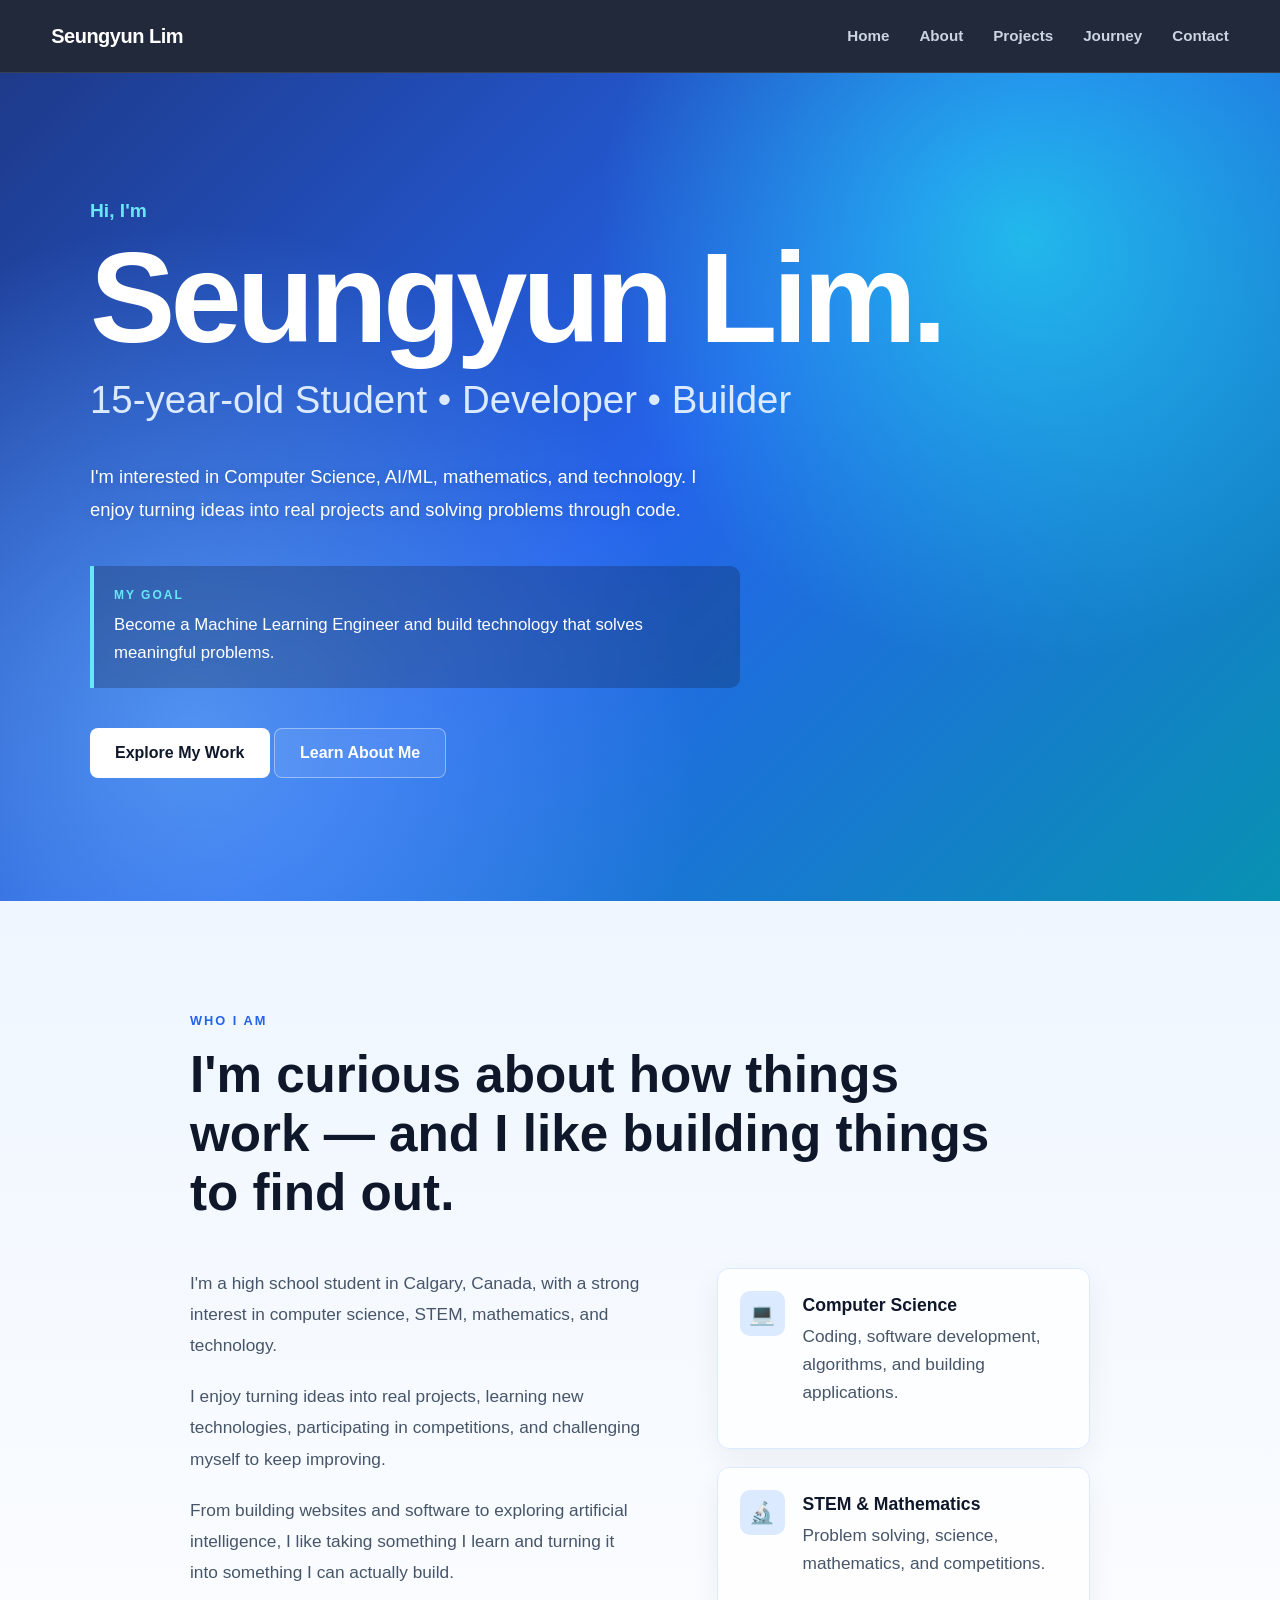
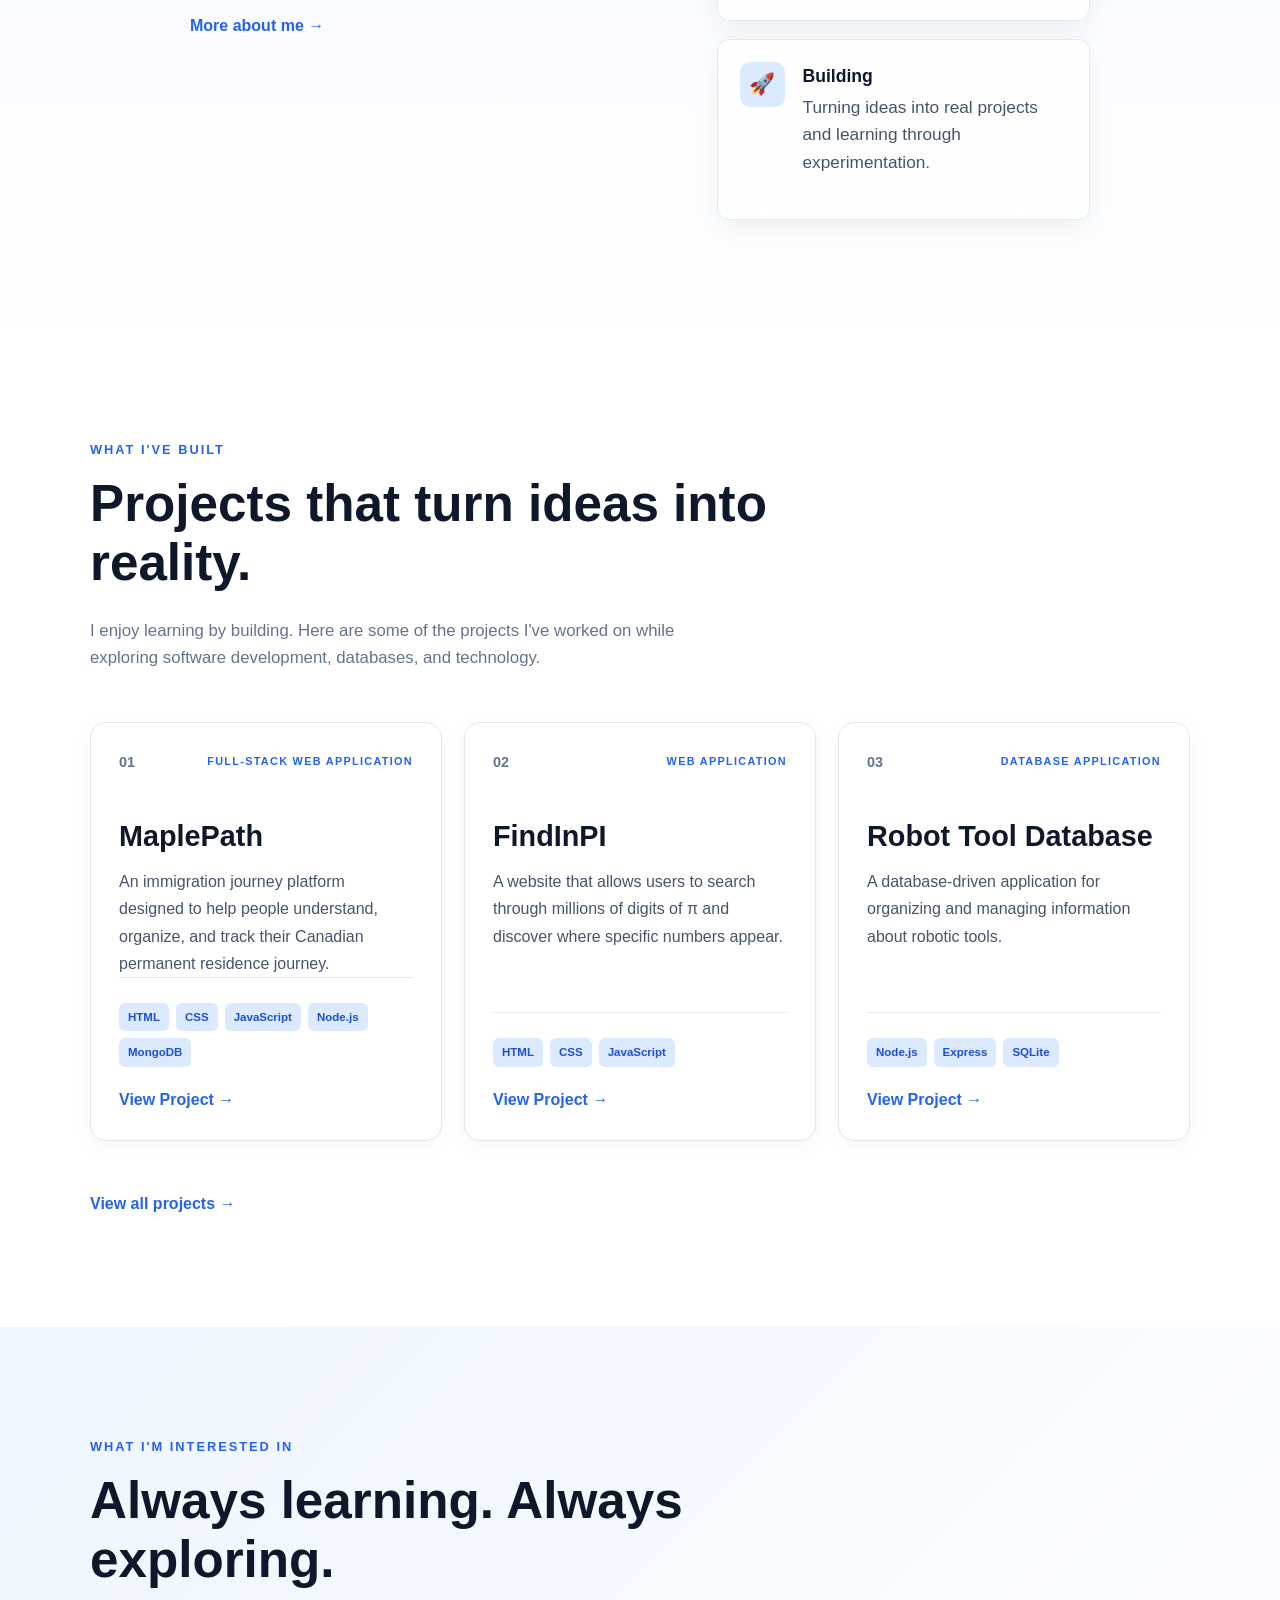
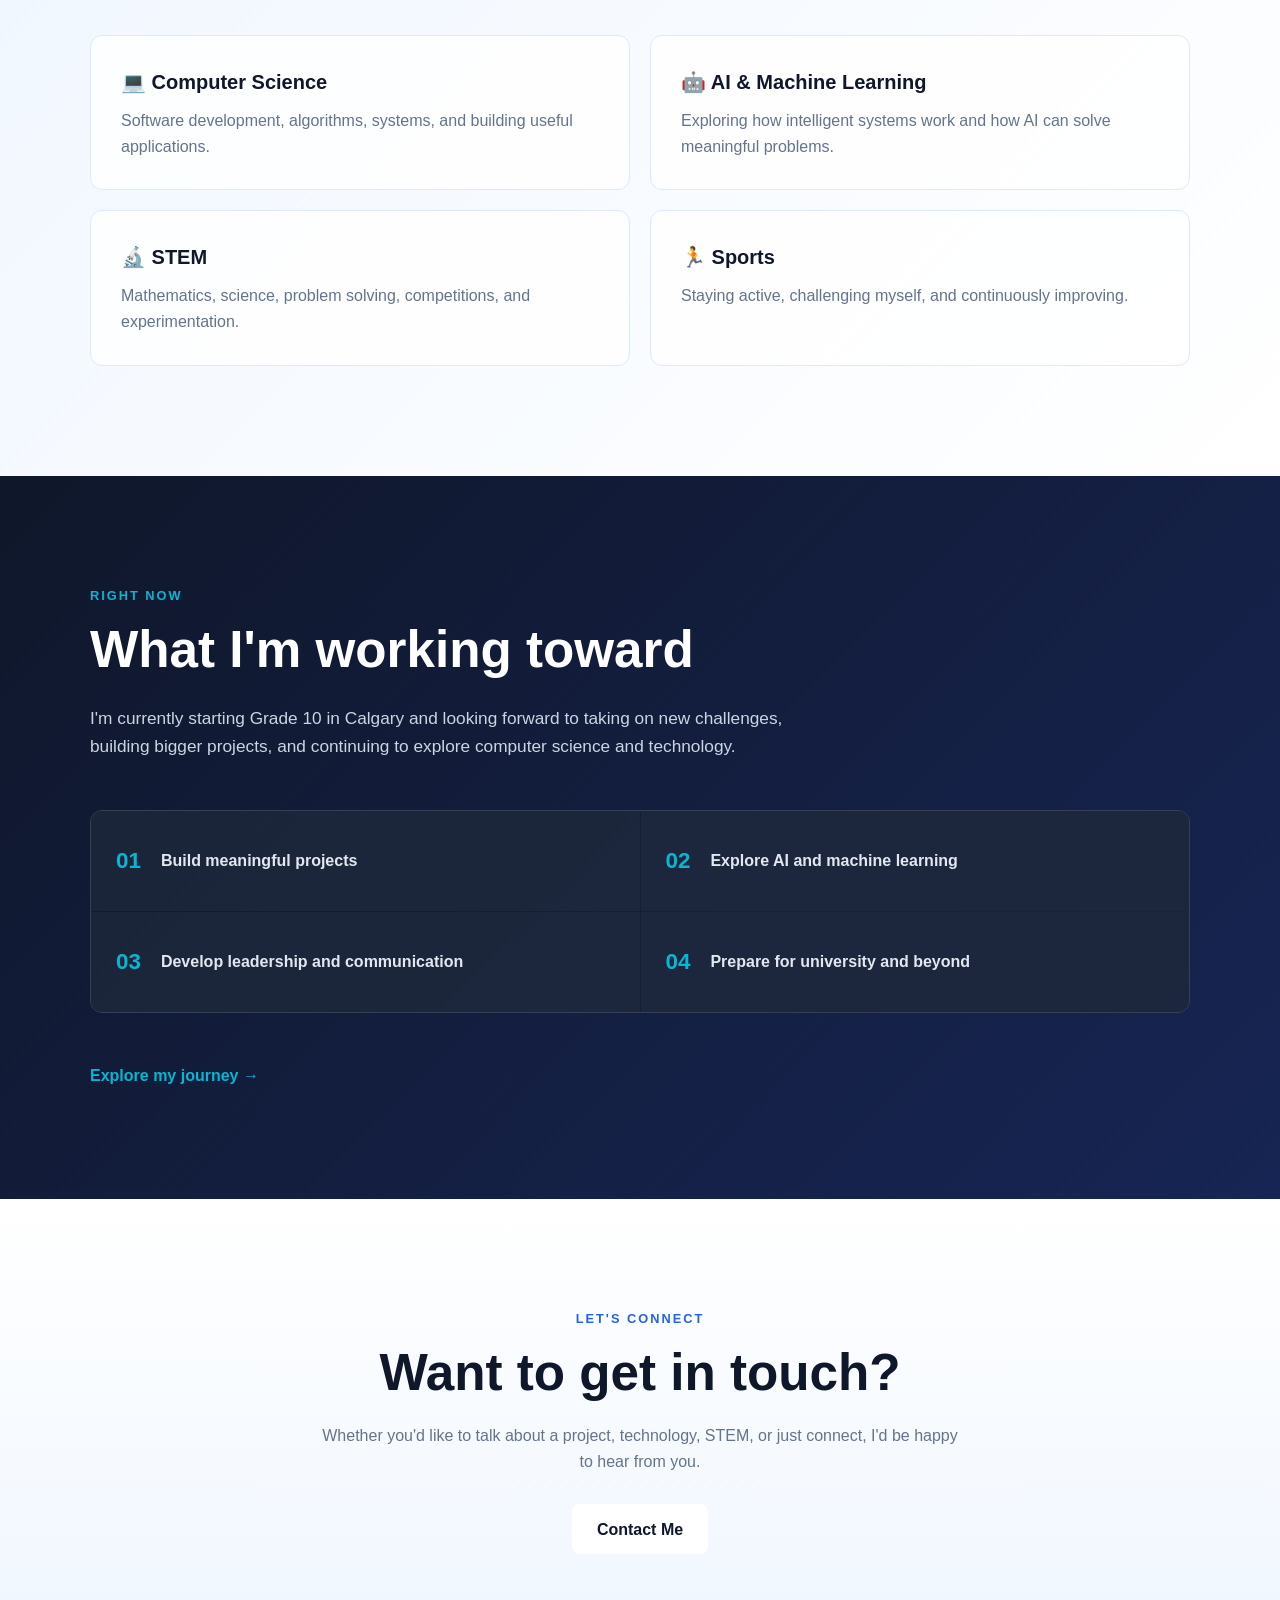
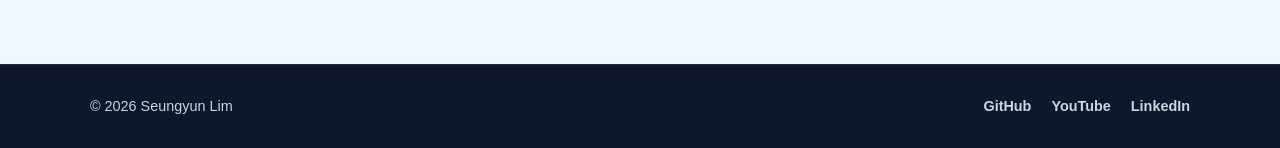
==== commit f00e62bd: "Milestone: Complete interactive project page foundation" ====
--- a/index.html
+++ b/index.html
@@ -226,7 +226,7 @@
 
 
         <!-- =========================================
-             FEATURED PROJECTS
+            FEATURED PROJECTS
         ========================================== -->
 
         <section id="projects" class="projects-section">
@@ -238,110 +238,190 @@
                 </p>
 
                 <h2>
-                    Featured Projects
+                    Projects that turn ideas into reality.
                 </h2>
 
                 <p class="section-description">
-                    A collection of projects I've built while
-                    learning, experimenting, and solving problems.
+                    I enjoy learning by building. Here are some of the
+                    projects I've worked on while exploring software
+                    development, databases, and technology.
                 </p>
 
 
                 <div class="project-grid">
 
-                    <!-- MaplePath -->
+
+                    <!-- =====================================
+                        MAPLEPATH
+                    ====================================== -->
+
+                    <article class="project-card featured-project">
+
+                        <div class="project-card-top">
+
+                            <span class="project-number">
+                                01
+                            </span>
+
+                            <span class="project-category">
+                                FULL-STACK WEB APPLICATION
+                            </span>
+
+                        </div>
+
+
+                        <div class="project-card-content">
+
+                            <h3>
+                                MaplePath
+                            </h3>
+
+                            <p>
+                                An immigration journey platform designed
+                                to help people understand, organize, and
+                                track their Canadian permanent residence
+                                journey.
+                            </p>
+
+                        </div>
+
+
+                        <div class="project-card-bottom">
+
+                            <div class="project-technologies">
+
+                                <span>HTML</span>
+                                <span>CSS</span>
+                                <span>JavaScript</span>
+                                <span>Node.js</span>
+                                <span>MongoDB</span>
+
+                            </div>
+
+                            <a href="projects/maplepath.html">
+                                View Project →
+                            </a>
+
+                        </div>
+
+                    </article>
+
+
+                    <!-- =====================================
+                        FINDINPI
+                    ====================================== -->
 
                     <article class="project-card">
 
-                        <p class="project-category">
-                            FULL-STACK WEB APPLICATION
-                        </p>
-
-                        <h3>
-                            MaplePath
-                        </h3>
-
-                        <p>
-                            An immigration journey platform designed
-                            to help people understand, organize, and
-                            track their Canadian permanent residence
-                            journey.
-                        </p>
-
-                        <p class="project-technologies">
-                            HTML • CSS • JavaScript • Node.js • MongoDB
-                        </p>
-
-                        <a href="projects/maplepath.html">
-                            View Project →
-                        </a>
+                        <div class="project-card-top">
+
+                            <span class="project-number">
+                                02
+                            </span>
+
+                            <span class="project-category">
+                                WEB APPLICATION
+                            </span>
+
+                        </div>
+
+
+                        <div class="project-card-content">
+
+                            <h3>
+                                FindInPI
+                            </h3>
+
+                            <p>
+                                A website that allows users to search
+                                through millions of digits of π and
+                                discover where specific numbers appear.
+                            </p>
+
+                        </div>
+
+
+                        <div class="project-card-bottom">
+
+                            <div class="project-technologies">
+
+                                <span>HTML</span>
+                                <span>CSS</span>
+                                <span>JavaScript</span>
+
+                            </div>
+
+                            <a href="projects/findinpi.html">
+                                View Project →
+                            </a>
+
+                        </div>
 
                     </article>
 
 
-                    <!-- FindInPI -->
+                    <!-- =====================================
+                        ROBOT TOOL DATABASE
+                    ====================================== -->
 
                     <article class="project-card">
 
-                        <p class="project-category">
-                            WEB APPLICATION
-                        </p>
-
-                        <h3>
-                            FindInPI
-                        </h3>
-
-                        <p>
-                            A website that allows users to search
-                            through millions of digits of π and
-                            find patterns inside the number.
-                        </p>
-
-                        <p class="project-technologies">
-                            HTML • CSS • JavaScript
-                        </p>
-
-                        <a href="projects/findinpi.html">
-                            View Project →
-                        </a>
+                        <div class="project-card-top">
+
+                            <span class="project-number">
+                                03
+                            </span>
+
+                            <span class="project-category">
+                                DATABASE APPLICATION
+                            </span>
+
+                        </div>
+
+
+                        <div class="project-card-content">
+
+                            <h3>
+                                Robot Tool Database
+                            </h3>
+
+                            <p>
+                                A database-driven application for
+                                organizing and managing information
+                                about robotic tools.
+                            </p>
+
+                        </div>
+
+
+                        <div class="project-card-bottom">
+
+                            <div class="project-technologies">
+
+                                <span>Node.js</span>
+                                <span>Express</span>
+                                <span>SQLite</span>
+
+                            </div>
+
+                            <a href="projects/robot-tool-database.html">
+                                View Project →
+                            </a>
+
+                        </div>
 
                     </article>
 
-
-                    <!-- Robot Tool Database -->
-
-                    <article class="project-card">
-
-                        <p class="project-category">
-                            DATABASE APPLICATION
-                        </p>
-
-                        <h3>
-                            Robot Tool Database
-                        </h3>
-
-                        <p>
-                            A database-driven application for
-                            organizing and managing information
-                            about robotic tools.
-                        </p>
-
-                        <p class="project-technologies">
-                            Node.js • Express • SQLite
-                        </p>
-
-                        <a href="projects/robot-tool-database.html">
-                            View Project →
-                        </a>
-
-                    </article>
-
                 </div>
 
 
-                <a href="projects.html" class="text-link">
-                    View all projects →
-                </a>
+                <div class="projects-footer">
+
+                    <a href="projects.html" class="text-link">
+                        View all projects →
+                    </a>
+
+                </div>
 
             </div>
 
--- a/style.css
+++ b/style.css
@@ -7,4 +7,5 @@
 @import url("css/layout.css");
 @import url("css/components.css");
 @import url("css/sections.css");
-@import url("css/responsive.css");+@import url("css/responsive.css");
+@import url("css/project-pages.css");
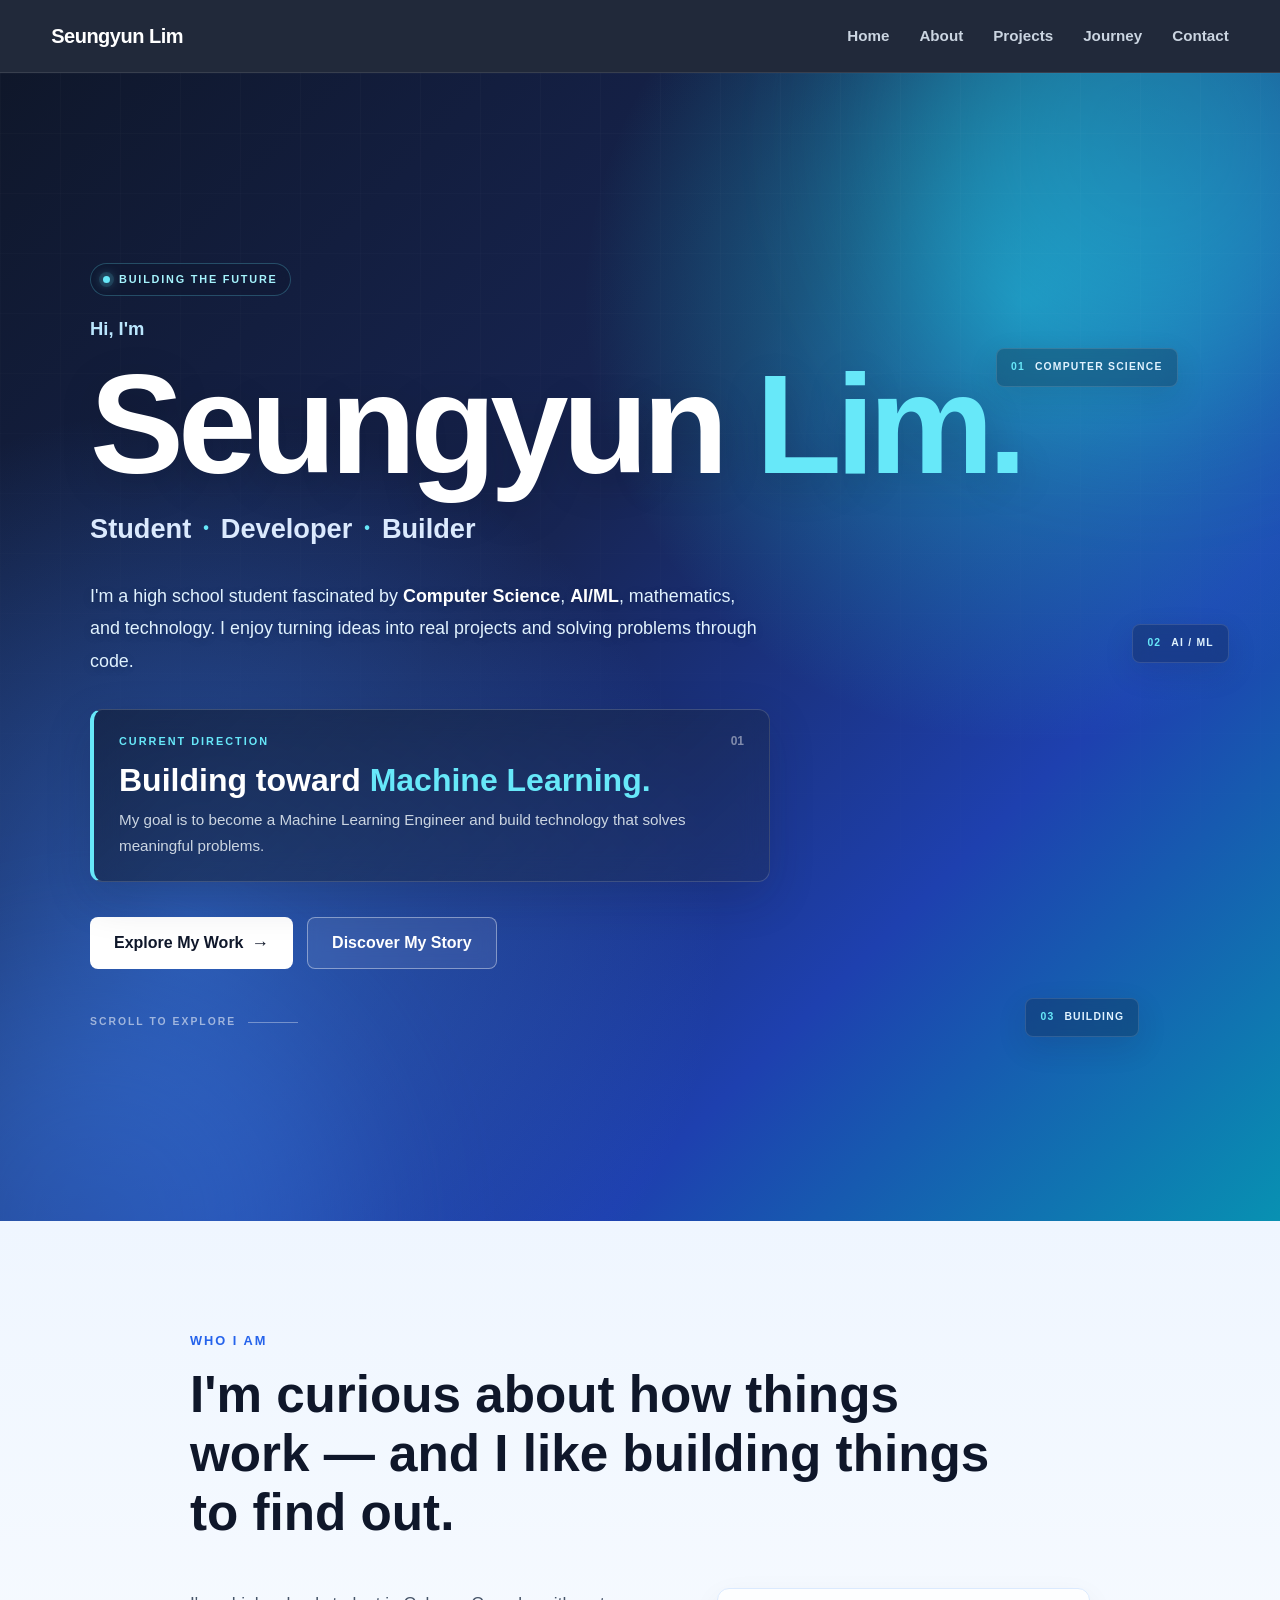
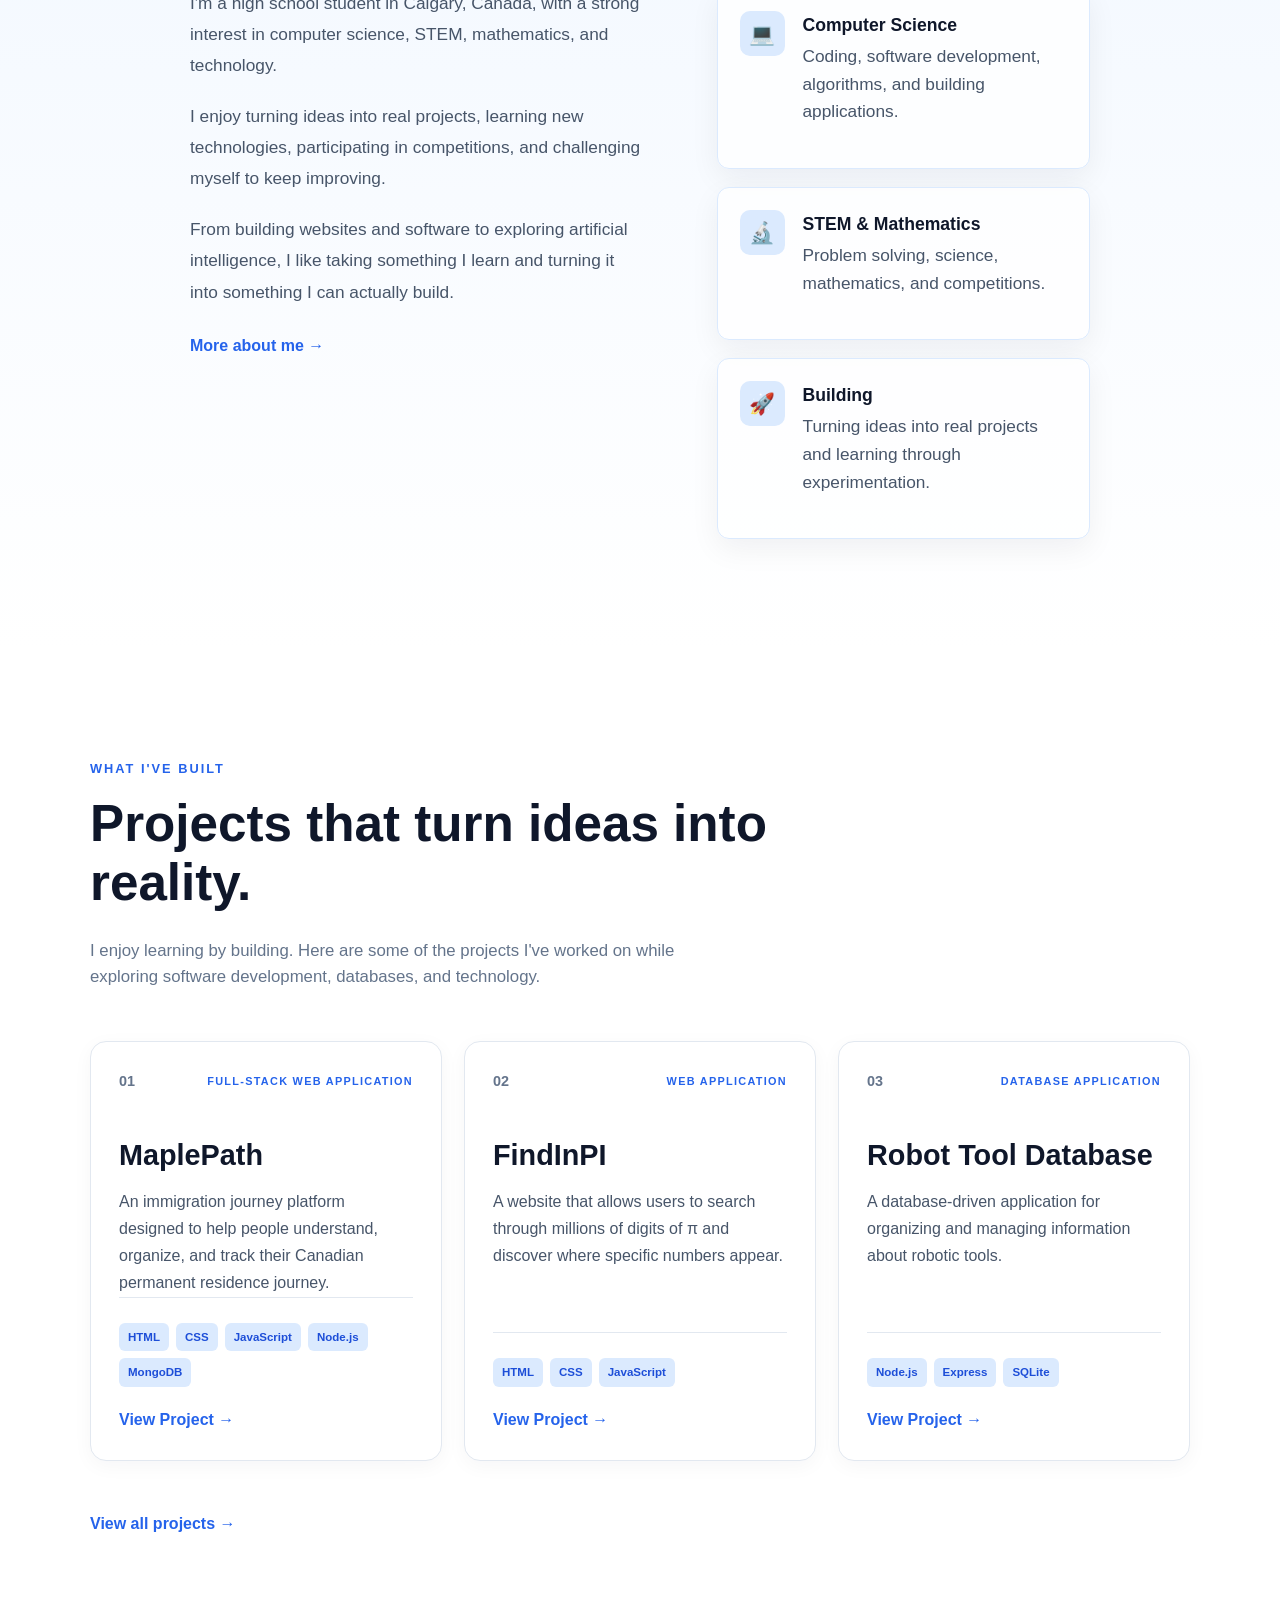
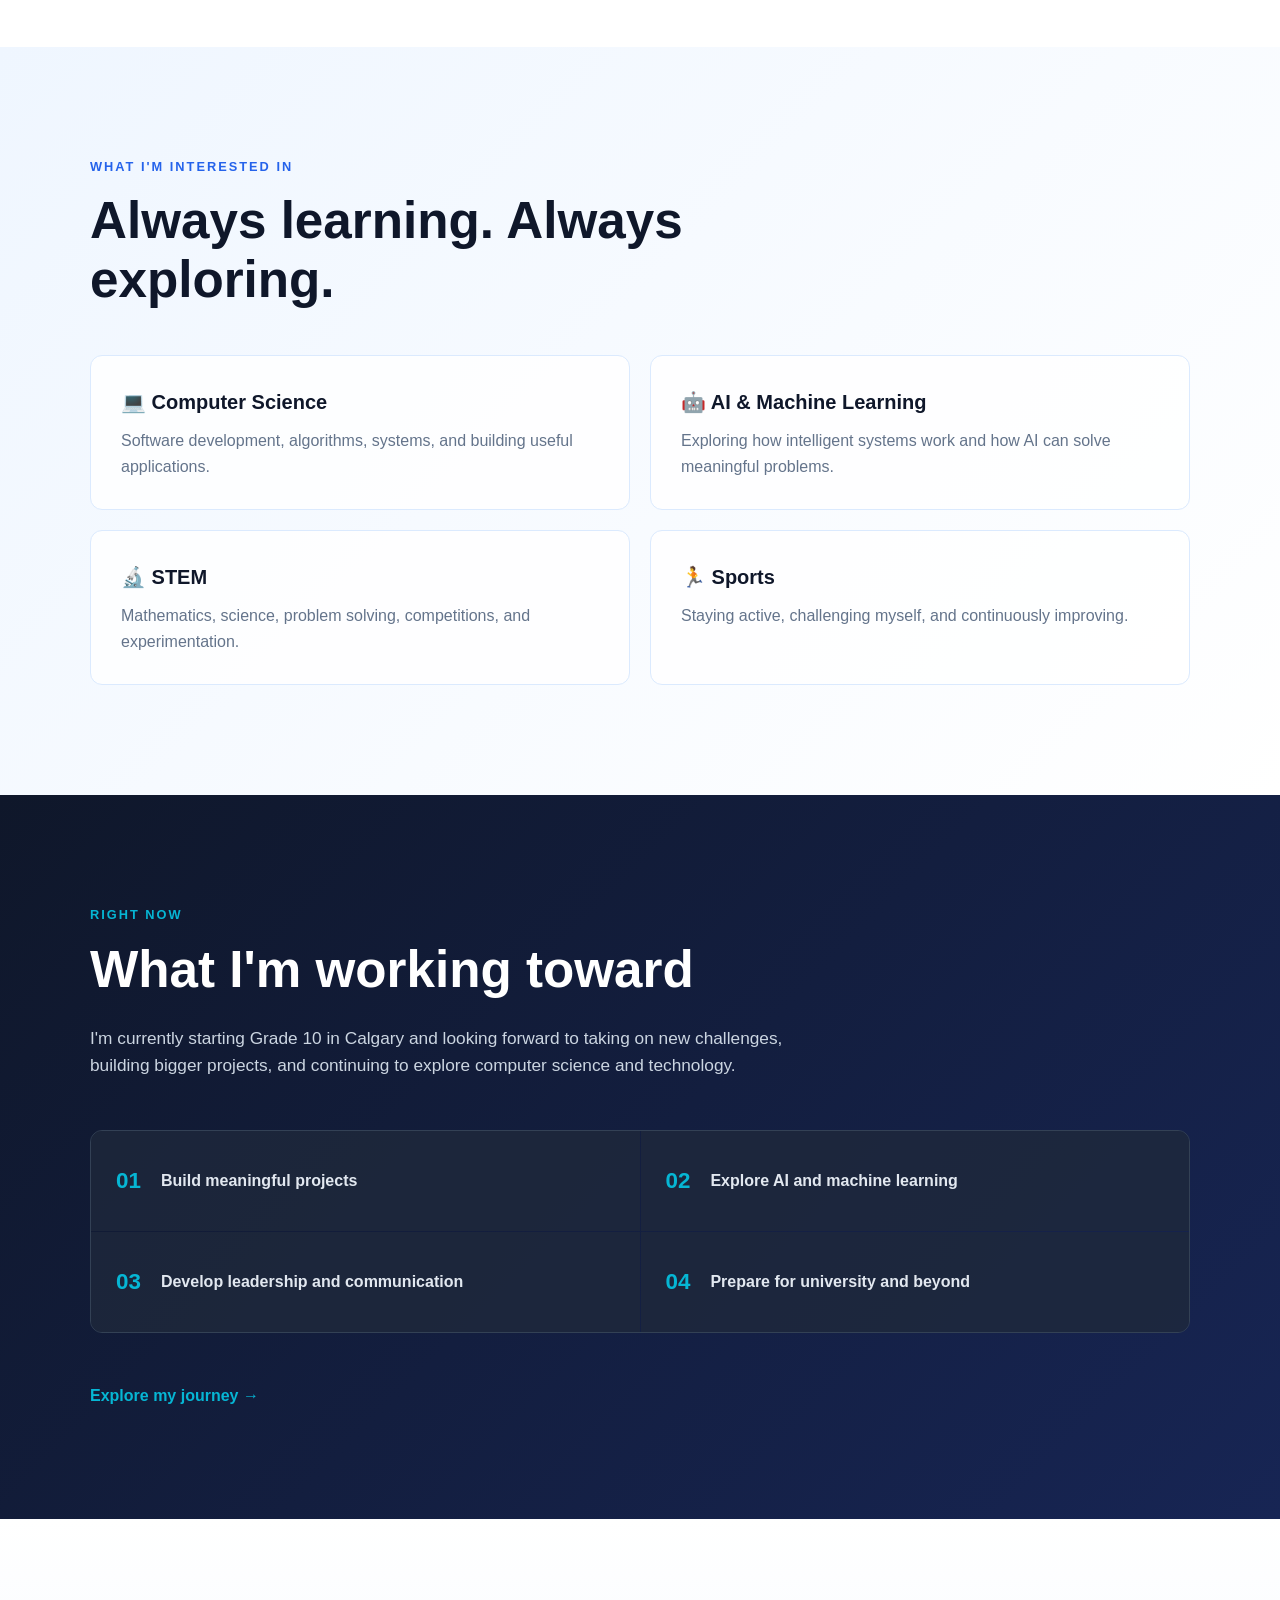
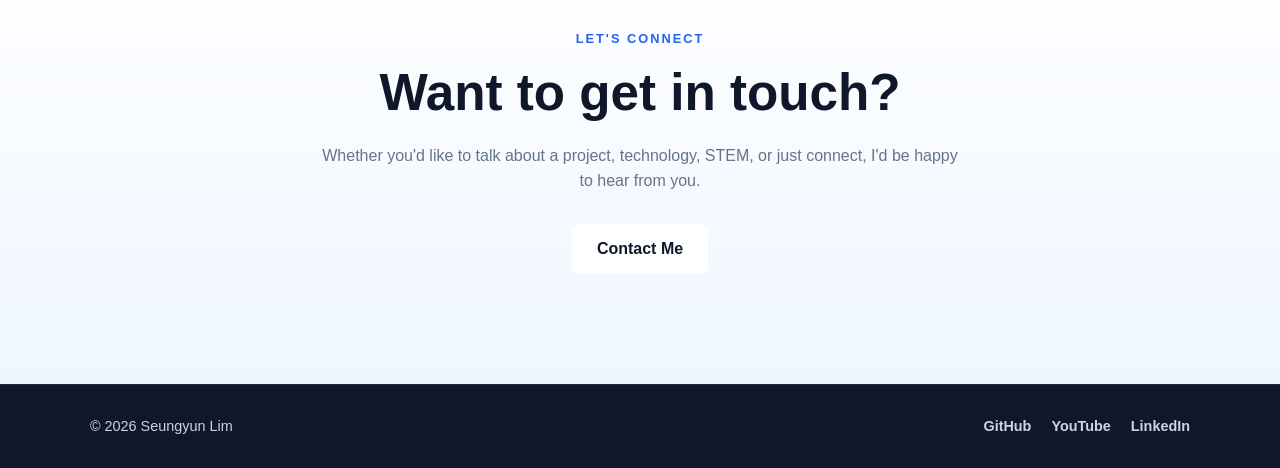
==== commit c7994a34: "Add responsive mobile navigation" ====
--- a/index.html
+++ b/index.html
@@ -18,8 +18,8 @@
 <body>
 
     <!-- =========================================
-         NAVIGATION
-    ========================================== -->
+        NAVIGATION
+    ========================================= -->
 
     <header class="navbar">
 
@@ -29,7 +29,10 @@
                 Seungyun Lim
             </a>
 
-            <nav class="nav-links">
+
+            <!-- Desktop Navigation -->
+
+            <nav class="nav-links desktop-nav">
 
                 <a href="#home">Home</a>
                 <a href="#about">About</a>
@@ -39,6 +42,35 @@
 
             </nav>
 
+
+            <!-- Mobile Menu Button -->
+
+            <button
+                class="mobile-menu-button"
+                id="mobile-menu-button"
+                aria-label="Open navigation menu"
+                aria-expanded="false"
+            >
+
+                <span></span>
+                <span></span>
+                <span></span>
+
+            </button>
+
+
+            <!-- Mobile Navigation -->
+
+            <nav class="mobile-nav" id="mobile-nav">
+
+                <a href="#home">Home</a>
+                <a href="#about">About</a>
+                <a href="#projects">Projects</a>
+                <a href="#journey">Journey</a>
+                <a href="#contact">Contact</a>
+
+            </nav>
+
         </div>
 
     </header>
@@ -47,59 +79,211 @@
     <main>
 
         <!-- =========================================
-            HERO SECTION
+            HERO
         ========================================== -->
 
         <section id="home" class="hero">
 
+            <!-- Background -->
+
+            <div class="hero-background">
+
+                <div class="hero-glow hero-glow-one"></div>
+                <div class="hero-glow hero-glow-two"></div>
+
+                <div class="hero-grid"></div>
+
+            </div>
+
+
+            <!-- Hero Content -->
+
             <div class="hero-content">
 
-                <p class="hero-greeting">
-                    Hi, I'm
+
+                <!-- Status -->
+
+                <div class="hero-intro">
+
+                    <span class="hero-status">
+
+                        <span class="hero-status-dot"></span>
+
+                        BUILDING THE FUTURE
+
+                    </span>
+
+
+                    <p class="hero-greeting">
+                        Hi, I'm
+                    </p>
+
+                </div>
+
+
+                <!-- Name -->
+
+                <h1 class="hero-name">
+
+                    Seungyun
+
+                    <span>Lim.</span>
+
+                </h1>
+
+
+                <!-- Role -->
+
+                <div class="hero-role">
+
+                    <span>Student</span>
+
+                    <span class="hero-role-dot">
+                        •
+                    </span>
+
+                    <span>Developer</span>
+
+                    <span class="hero-role-dot">
+                        •
+                    </span>
+
+                    <span>Builder</span>
+
+                </div>
+
+
+                <!-- Description -->
+
+                <p class="hero-description">
+
+                    I'm a high school student fascinated by
+                    <strong>Computer Science</strong>,
+                    <strong>AI/ML</strong>, mathematics, and technology.
+
+                    I enjoy turning ideas into real projects
+                    and solving problems through code.
+
                 </p>
 
-                <h1>
-                    Seungyun Lim.
-                </h1>
-
-                <h2>
-                    15-year-old Student • Developer • Builder
-                </h2>
-
-                <p class="hero-description">
-                    I'm interested in Computer Science, AI/ML,
-                    mathematics, and technology. I enjoy turning
-                    ideas into real projects and solving problems
-                    through code.
-                </p>
-
-
-                <div class="hero-goal">
-
-                    <p class="hero-goal-label">
-                        MY GOAL
+
+                <!-- Direction Card -->
+
+                <div class="hero-goal-card">
+
+
+                    <div class="hero-goal-top">
+
+                        <span class="hero-goal-label">
+                            CURRENT DIRECTION
+                        </span>
+
+                        <span class="hero-goal-number">
+                            01
+                        </span>
+
+                    </div>
+
+
+                    <h2>
+
+                        Building toward
+
+                        <span>
+                            Machine Learning.
+                        </span>
+
+                    </h2>
+
+
+                    <p>
+
+                        My goal is to become a Machine Learning Engineer
+                        and build technology that solves meaningful problems.
+
                     </p>
 
-                    <p class="hero-goal-text">
-                        Become a Machine Learning Engineer
-                        and build technology that solves
-                        meaningful problems.
-                    </p>
-
-                </div>
-
+                </div>
+
+
+                <!-- Buttons -->
 
                 <div class="hero-buttons">
 
                     <a href="#projects" class="button primary-button">
+
                         Explore My Work
+
+                        <span class="button-arrow">
+                            →
+                        </span>
+
                     </a>
 
+
                     <a href="#about" class="button secondary-button">
-                        Learn About Me
+
+                        Discover My Story
+
                     </a>
 
                 </div>
+
+
+                <!-- Scroll Indicator -->
+
+                <div class="hero-scroll">
+
+                    <span>
+                        SCROLL TO EXPLORE
+                    </span>
+
+                    <div class="hero-scroll-line"></div>
+
+                </div>
+
+            </div>
+
+
+            <!-- =====================================
+                FLOATING IDENTITY LABELS
+            ====================================== -->
+
+            <div class="hero-floating hero-floating-one">
+
+                <span>
+                    01
+                </span>
+
+                <strong>
+                    COMPUTER SCIENCE
+                </strong>
+
+            </div>
+
+
+            <div class="hero-floating hero-floating-two">
+
+                <span>
+                    02
+                </span>
+
+                <strong>
+                    AI / ML
+                </strong>
+
+            </div>
+
+
+            <div class="hero-floating hero-floating-three">
+
+                <span>
+                    03
+                </span>
+
+                <strong>
+                    BUILDING
+                </strong>
 
             </div>
 
@@ -612,7 +796,7 @@
     </footer>
 
 
-    <script src="script.js"></script>
+    <script src="js/main.js"></script>
 
 </body>
 
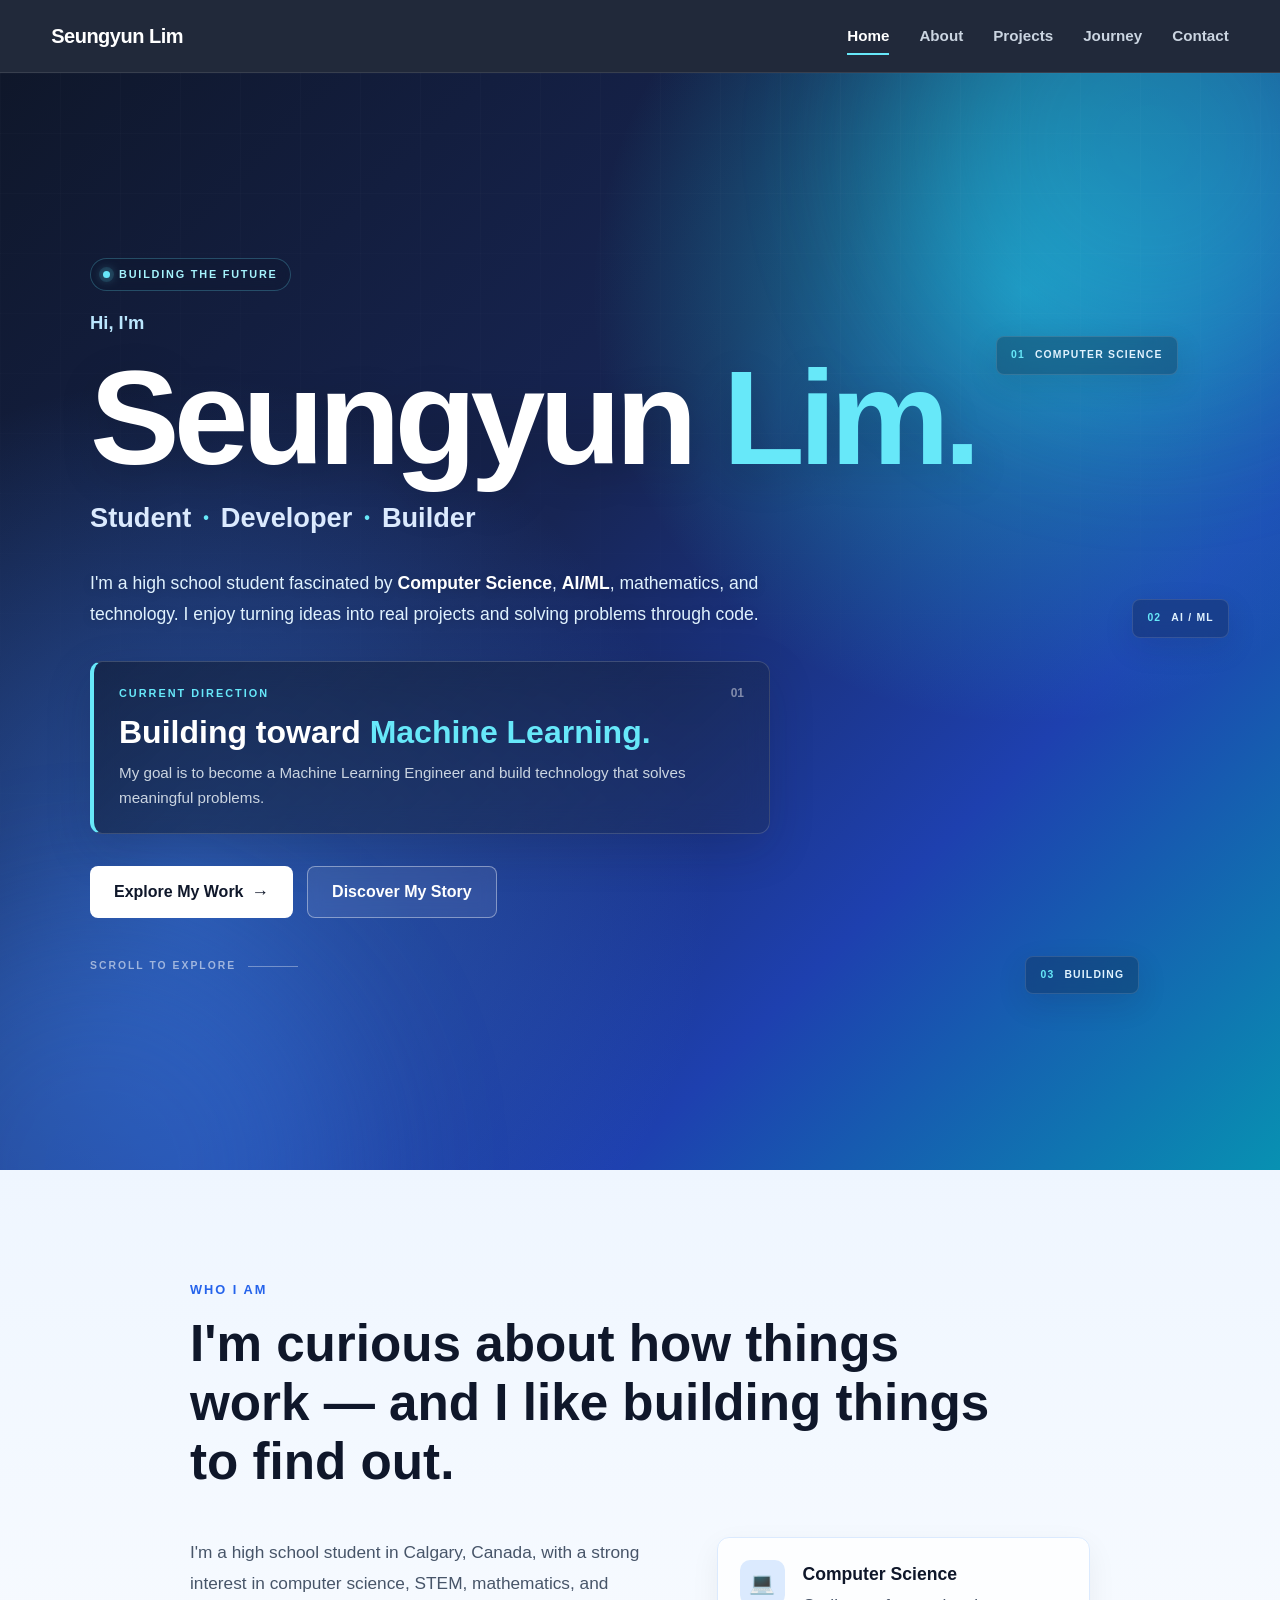
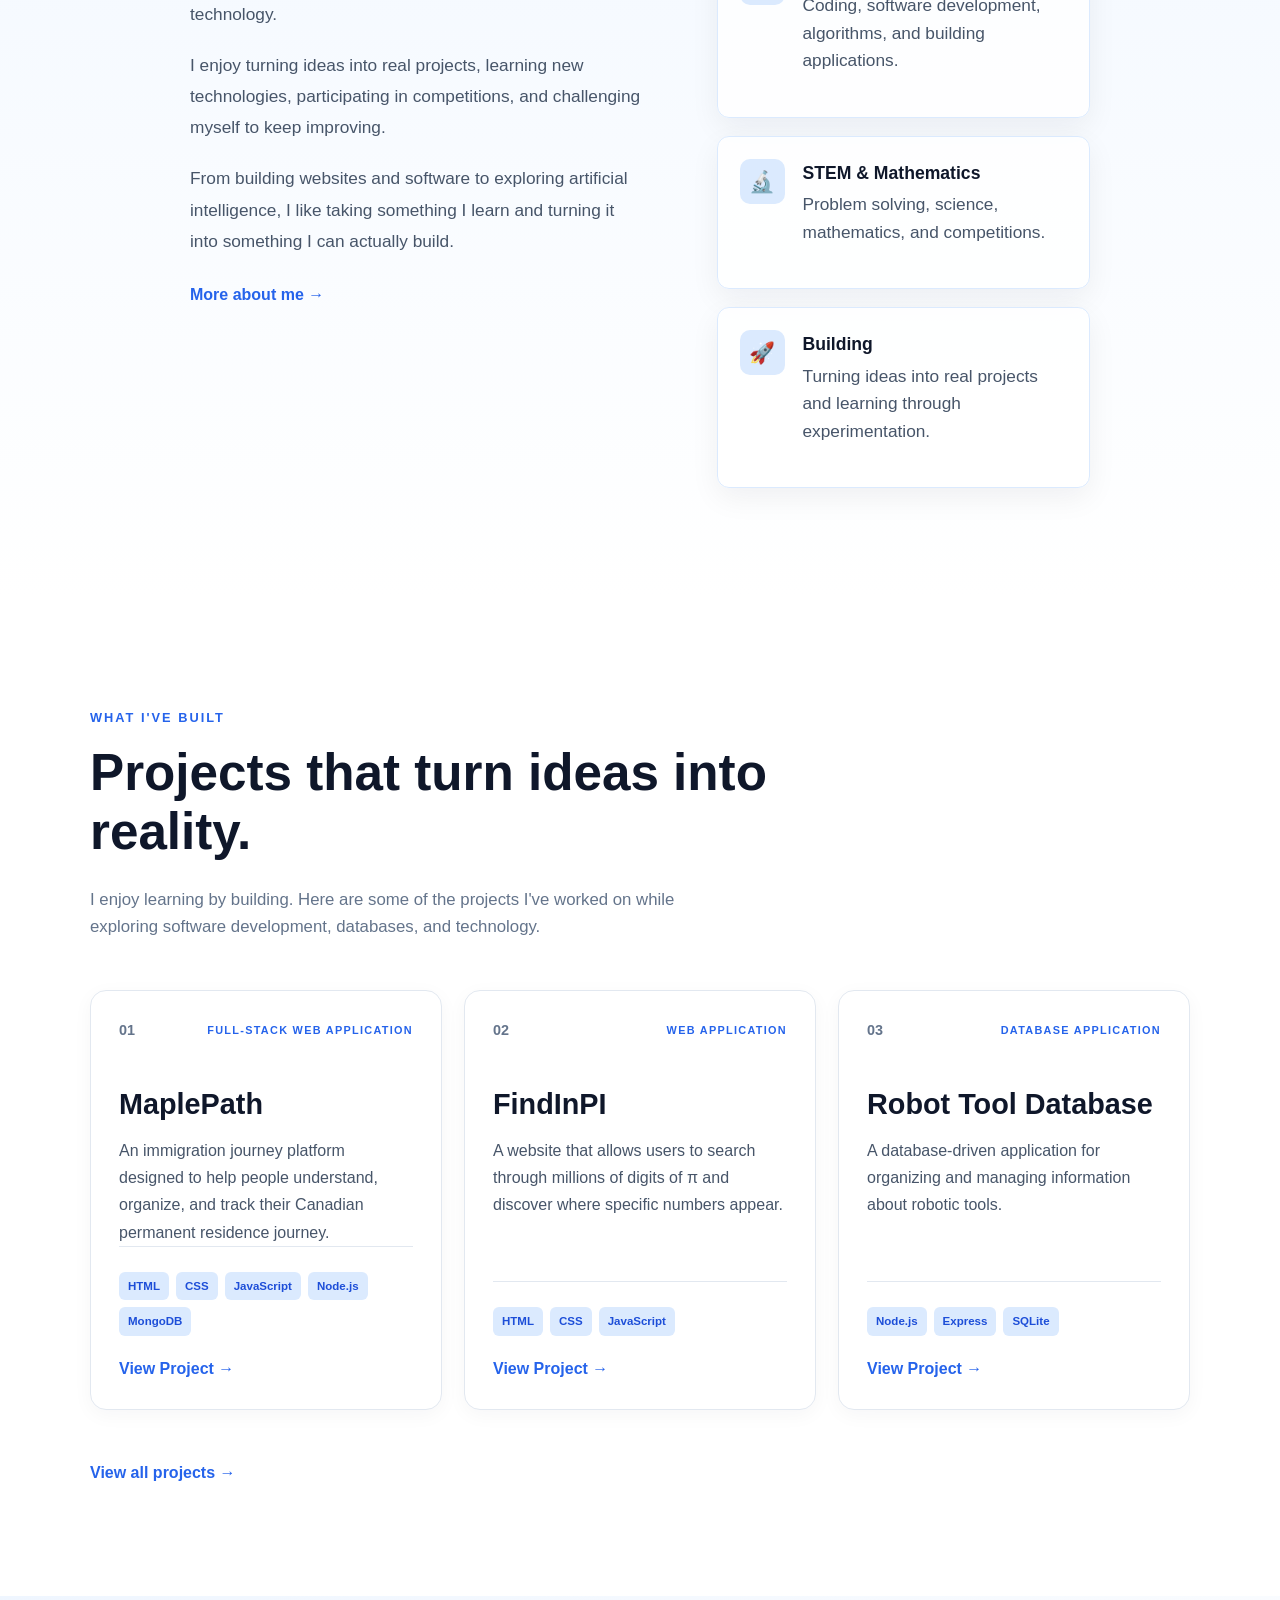
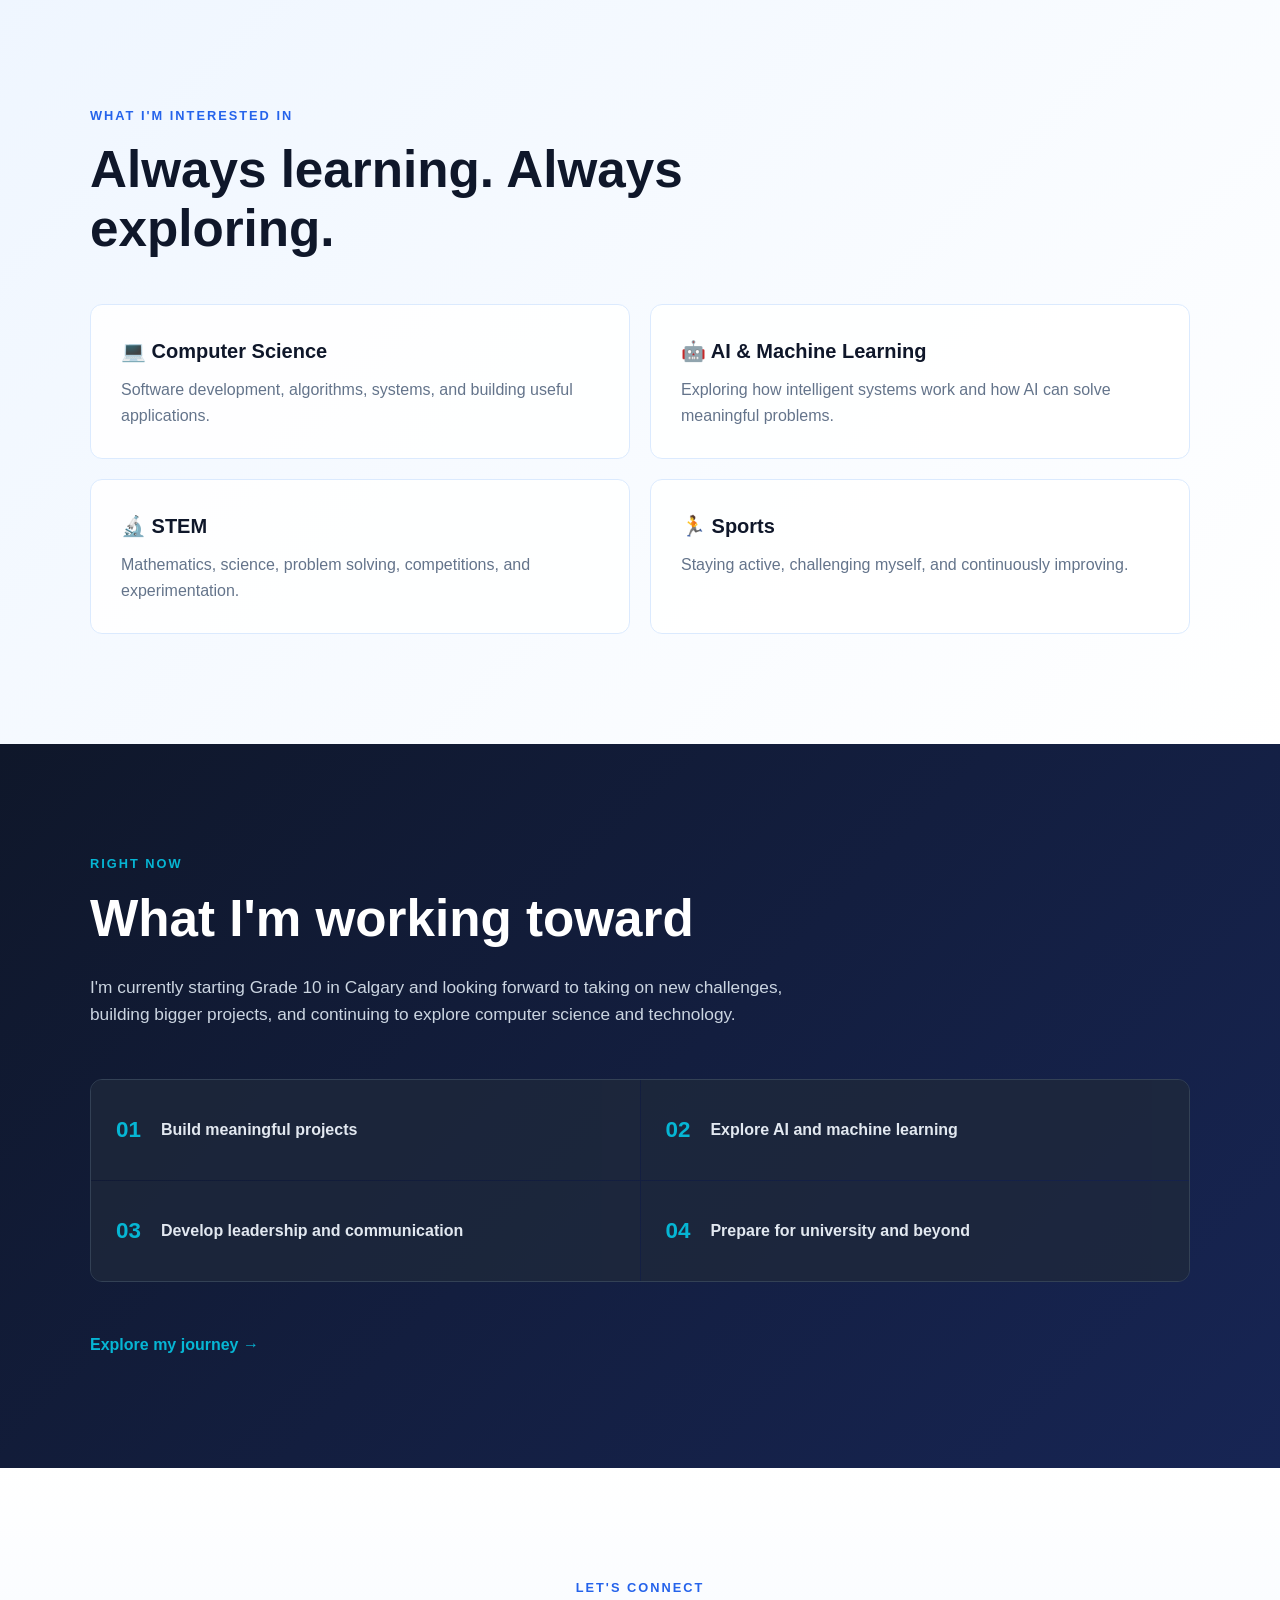
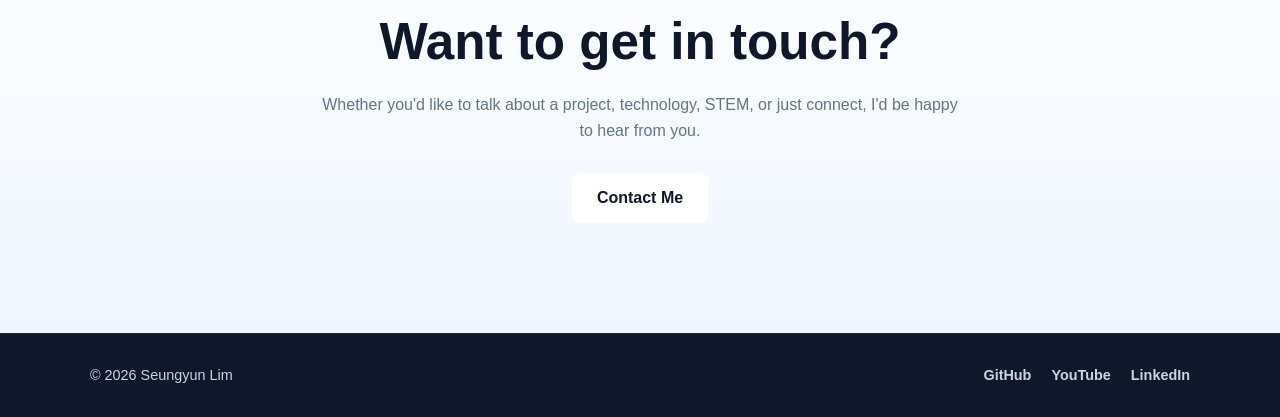
==== commit 8f84750b: "Upgrade homepage HTML and reveal animations" ====
--- a/index.html
+++ b/index.html
@@ -2,43 +2,79 @@
 <html lang="en">
 
 <head>
+
     <meta charset="UTF-8">
-    <meta name="viewport" content="width=device-width, initial-scale=1.0">
-
-    <title>Seungyun Lim | Student, Developer & Builder</title>
+
+    <meta
+        name="viewport"
+        content="width=device-width, initial-scale=1.0"
+    >
+
+    <title>
+        Seungyun Lim | Student, Developer & Builder
+    </title>
 
     <meta
         name="description"
         content="The personal website and portfolio of Seungyun Lim — student, developer, STEM enthusiast, and builder."
     >
 
-    <link rel="stylesheet" href="style.css">
+    <link
+        rel="stylesheet"
+        href="style.css"
+    >
+
 </head>
 
+
 <body>
 
+
     <!-- =========================================
-        NAVIGATION
-    ========================================= -->
+         NAVIGATION
+    ========================================== -->
 
     <header class="navbar">
 
         <div class="nav-container">
 
-            <a href="index.html" class="logo">
+
+            <!-- Logo -->
+
+            <a
+                href="index.html"
+                class="logo"
+            >
                 Seungyun Lim
             </a>
 
 
             <!-- Desktop Navigation -->
 
-            <nav class="nav-links desktop-nav">
-
-                <a href="#home">Home</a>
-                <a href="#about">About</a>
-                <a href="#projects">Projects</a>
-                <a href="#journey">Journey</a>
-                <a href="#contact">Contact</a>
+            <nav
+                class="nav-links desktop-nav"
+                aria-label="Main navigation"
+            >
+
+                <a href="#home">
+                    Home
+                </a>
+
+                <a href="#about">
+                    About
+                </a>
+
+                <a href="#projects">
+                    Projects
+                </a>
+
+                <a href="#journey">
+                    Journey
+                </a>
+
+                <a href="#contact">
+                    Contact
+                </a>
 
             </nav>
 
@@ -50,6 +86,7 @@
                 id="mobile-menu-button"
                 aria-label="Open navigation menu"
                 aria-expanded="false"
+                type="button"
             >
 
                 <span></span>
@@ -61,13 +98,31 @@
 
             <!-- Mobile Navigation -->
 
-            <nav class="mobile-nav" id="mobile-nav">
-
-                <a href="#home">Home</a>
-                <a href="#about">About</a>
-                <a href="#projects">Projects</a>
-                <a href="#journey">Journey</a>
-                <a href="#contact">Contact</a>
+            <nav
+                class="mobile-nav"
+                id="mobile-nav"
+                aria-label="Mobile navigation"
+            >
+
+                <a href="#home">
+                    Home
+                </a>
+
+                <a href="#about">
+                    About
+                </a>
+
+                <a href="#projects">
+                    Projects
+                </a>
+
+                <a href="#journey">
+                    Journey
+                </a>
+
+                <a href="#contact">
+                    Contact
+                </a>
 
             </nav>
 
@@ -76,20 +131,31 @@
     </header>
 
 
+
     <main>
 
+
         <!-- =========================================
-            HERO
+             HERO
         ========================================== -->
 
-        <section id="home" class="hero">
-
-            <!-- Background -->
+        <section
+            id="home"
+            class="hero"
+        >
+
+
+            <!-- Hero Background -->
 
             <div class="hero-background">
 
-                <div class="hero-glow hero-glow-one"></div>
-                <div class="hero-glow hero-glow-two"></div>
+                <div
+                    class="hero-glow hero-glow-one"
+                ></div>
+
+                <div
+                    class="hero-glow hero-glow-two"
+                ></div>
 
                 <div class="hero-grid"></div>
 
@@ -101,13 +167,15 @@
             <div class="hero-content">
 
 
-                <!-- Status -->
+                <!-- Hero Intro -->
 
                 <div class="hero-intro">
 
                     <span class="hero-status">
 
-                        <span class="hero-status-dot"></span>
+                        <span
+                            class="hero-status-dot"
+                        ></span>
 
                         BUILDING THE FUTURE
 
@@ -121,45 +189,54 @@
                 </div>
 
 
-                <!-- Name -->
+                <!-- Hero Name -->
 
                 <h1 class="hero-name">
 
                     Seungyun
 
-                    <span>Lim.</span>
+                    <span>
+                        Lim.
+                    </span>
 
                 </h1>
 
 
-                <!-- Role -->
+                <!-- Hero Role -->
 
                 <div class="hero-role">
 
-                    <span>Student</span>
+                    <span>
+                        Student
+                    </span>
 
                     <span class="hero-role-dot">
                         •
                     </span>
 
-                    <span>Developer</span>
+                    <span>
+                        Developer
+                    </span>
 
                     <span class="hero-role-dot">
                         •
                     </span>
 
-                    <span>Builder</span>
+                    <span>
+                        Builder
+                    </span>
 
                 </div>
 
 
-                <!-- Description -->
+                <!-- Hero Description -->
 
                 <p class="hero-description">
 
                     I'm a high school student fascinated by
                     <strong>Computer Science</strong>,
-                    <strong>AI/ML</strong>, mathematics, and technology.
+                    <strong>AI/ML</strong>, mathematics,
+                    and technology.
 
                     I enjoy turning ideas into real projects
                     and solving problems through code.
@@ -167,7 +244,7 @@
                 </p>
 
 
-                <!-- Direction Card -->
+                <!-- Hero Goal -->
 
                 <div class="hero-goal-card">
 
@@ -198,19 +275,24 @@
 
                     <p>
 
-                        My goal is to become a Machine Learning Engineer
-                        and build technology that solves meaningful problems.
+                        My goal is to become a Machine Learning
+                        Engineer and build technology that solves
+                        meaningful problems.
 
                     </p>
 
                 </div>
 
 
-                <!-- Buttons -->
+                <!-- Hero Buttons -->
 
                 <div class="hero-buttons">
 
-                    <a href="#projects" class="button primary-button">
+
+                    <a
+                        href="#projects"
+                        class="button primary-button"
+                    >
 
                         Explore My Work
 
@@ -221,7 +303,10 @@
                     </a>
 
 
-                    <a href="#about" class="button secondary-button">
+                    <a
+                        href="#about"
+                        class="button secondary-button"
+                    >
 
                         Discover My Story
 
@@ -246,10 +331,12 @@
 
 
             <!-- =====================================
-                FLOATING IDENTITY LABELS
+                 FLOATING IDENTITY LABELS
             ====================================== -->
 
-            <div class="hero-floating hero-floating-one">
+            <div
+                class="hero-floating hero-floating-one"
+            >
 
                 <span>
                     01
@@ -262,7 +349,9 @@
             </div>
 
 
-            <div class="hero-floating hero-floating-two">
+            <div
+                class="hero-floating hero-floating-two"
+            >
 
                 <span>
                     02
@@ -275,7 +364,9 @@
             </div>
 
 
-            <div class="hero-floating hero-floating-three">
+            <div
+                class="hero-floating hero-floating-three"
+            >
 
                 <span>
                     03
@@ -290,17 +381,23 @@
         </section>
 
 
+
         <!-- =========================================
-            ABOUT PREVIEW
+             ABOUT
         ========================================== -->
 
-        <section id="about" class="about-section">
+        <section
+            id="about"
+            class="about-section reveal"
+        >
 
             <div class="section-container">
+
 
                 <p class="section-label">
                     WHO I AM
                 </p>
+
 
                 <h2>
                     I'm curious about how things work —
@@ -310,64 +407,94 @@
 
                 <div class="about-content">
 
-                    <div class="about-text">
+
+                    <!-- About Text -->
+
+                    <div class="about-text reveal">
 
                         <p>
-                            I'm a high school student in Calgary, Canada,
-                            with a strong interest in computer science,
-                            STEM, mathematics, and technology.
+
+                            I'm a high school student in Calgary,
+                            Canada, with a strong interest in
+                            computer science, STEM, mathematics,
+                            and technology.
+
                         </p>
 
+
                         <p>
+
                             I enjoy turning ideas into real projects,
-                            learning new technologies, participating in
-                            competitions, and challenging myself to keep
-                            improving.
+                            learning new technologies, participating
+                            in competitions, and challenging myself
+                            to keep improving.
+
                         </p>
 
+
                         <p>
-                            From building websites and software to exploring
-                            artificial intelligence, I like taking something
-                            I learn and turning it into something I can
+
+                            From building websites and software
+                            to exploring artificial intelligence,
+                            I like taking something I learn and
+                            turning it into something I can
                             actually build.
+
                         </p>
 
-                        <a href="about.html" class="text-link">
+
+                        <a
+                            href="about.html"
+                            class="text-link"
+                        >
                             More about me →
                         </a>
 
                     </div>
 
 
+                    <!-- About Highlights -->
+
                     <div class="about-highlights">
 
-                        <div class="about-highlight">
+
+                        <div
+                            class="about-highlight reveal"
+                        >
 
                             <span class="about-icon">
                                 💻
                             </span>
 
+
                             <div>
+
                                 <h3>
                                     Computer Science
                                 </h3>
 
                                 <p>
                                     Coding, software development,
-                                    algorithms, and building applications.
+                                    algorithms, and building
+                                    applications.
                                 </p>
+
                             </div>
 
                         </div>
 
 
-                        <div class="about-highlight">
+                        <div
+                            class="about-highlight reveal"
+                        >
 
                             <span class="about-icon">
                                 🔬
                             </span>
 
+
                             <div>
+
                                 <h3>
                                     STEM & Mathematics
                                 </h3>
@@ -376,18 +503,23 @@
                                     Problem solving, science,
                                     mathematics, and competitions.
                                 </p>
+
                             </div>
 
                         </div>
 
 
-                        <div class="about-highlight">
+                        <div
+                            class="about-highlight reveal"
+                        >
 
                             <span class="about-icon">
                                 🚀
                             </span>
 
+
                             <div>
+
                                 <h3>
                                     Building
                                 </h3>
@@ -396,6 +528,7 @@
                                     Turning ideas into real projects
                                     and learning through experimentation.
                                 </p>
+
                             </div>
 
                         </div>
@@ -409,37 +542,51 @@
         </section>
 
 
+
         <!-- =========================================
-            FEATURED PROJECTS
+             FEATURED PROJECTS
         ========================================== -->
 
-        <section id="projects" class="projects-section">
+        <section
+            id="projects"
+            class="projects-section reveal"
+        >
 
             <div class="section-container">
+
 
                 <p class="section-label">
                     WHAT I'VE BUILT
                 </p>
 
+
                 <h2>
                     Projects that turn ideas into reality.
                 </h2>
 
+
                 <p class="section-description">
-                    I enjoy learning by building. Here are some of the
-                    projects I've worked on while exploring software
-                    development, databases, and technology.
+
+                    I enjoy learning by building. Here are some
+                    of the projects I've worked on while exploring
+                    software development, databases, and technology.
+
                 </p>
 
 
+                <!-- Project Grid -->
+
                 <div class="project-grid">
 
 
-                    <!-- =====================================
-                        MAPLEPATH
-                    ====================================== -->
-
-                    <article class="project-card featured-project">
+                    <!-- =================================
+                         MAPLEPATH
+                    ================================== -->
+
+                    <article
+                        class="project-card featured-project reveal"
+                    >
+
 
                         <div class="project-card-top">
 
@@ -461,10 +608,12 @@
                             </h3>
 
                             <p>
-                                An immigration journey platform designed
-                                to help people understand, organize, and
-                                track their Canadian permanent residence
-                                journey.
+
+                                An immigration journey platform
+                                designed to help people understand,
+                                organize, and track their Canadian
+                                permanent residence journey.
+
                             </p>
 
                         </div>
@@ -472,17 +621,35 @@
 
                         <div class="project-card-bottom">
 
+
                             <div class="project-technologies">
 
-                                <span>HTML</span>
-                                <span>CSS</span>
-                                <span>JavaScript</span>
-                                <span>Node.js</span>
-                                <span>MongoDB</span>
+                                <span>
+                                    HTML
+                                </span>
+
+                                <span>
+                                    CSS
+                                </span>
+
+                                <span>
+                                    JavaScript
+                                </span>
+
+                                <span>
+                                    Node.js
+                                </span>
+
+                                <span>
+                                    MongoDB
+                                </span>
 
                             </div>
 
-                            <a href="projects/maplepath.html">
+
+                            <a
+                                href="projects/maplepath.html"
+                            >
                                 View Project →
                             </a>
 
@@ -491,11 +658,15 @@
                     </article>
 
 
-                    <!-- =====================================
-                        FINDINPI
-                    ====================================== -->
-
-                    <article class="project-card">
+
+                    <!-- =================================
+                         FINDINPI
+                    ================================== -->
+
+                    <article
+                        class="project-card reveal"
+                    >
+
 
                         <div class="project-card-top">
 
@@ -517,9 +688,12 @@
                             </h3>
 
                             <p>
-                                A website that allows users to search
-                                through millions of digits of π and
-                                discover where specific numbers appear.
+
+                                A website that allows users to
+                                search through millions of digits
+                                of π and discover where specific
+                                numbers appear.
+
                             </p>
 
                         </div>
@@ -527,15 +701,27 @@
 
                         <div class="project-card-bottom">
 
+
                             <div class="project-technologies">
 
-                                <span>HTML</span>
-                                <span>CSS</span>
-                                <span>JavaScript</span>
+                                <span>
+                                    HTML
+                                </span>
+
+                                <span>
+                                    CSS
+                                </span>
+
+                                <span>
+                                    JavaScript
+                                </span>
 
                             </div>
 
-                            <a href="projects/findinpi.html">
+
+                            <a
+                                href="projects/findinpi.html"
+                            >
                                 View Project →
                             </a>
 
@@ -544,11 +730,15 @@
                     </article>
 
 
-                    <!-- =====================================
-                        ROBOT TOOL DATABASE
-                    ====================================== -->
-
-                    <article class="project-card">
+
+                    <!-- =================================
+                         ROBOT TOOL DATABASE
+                    ================================== -->
+
+                    <article
+                        class="project-card reveal"
+                    >
+
 
                         <div class="project-card-top">
 
@@ -570,9 +760,11 @@
                             </h3>
 
                             <p>
+
                                 A database-driven application for
                                 organizing and managing information
                                 about robotic tools.
+
                             </p>
 
                         </div>
@@ -580,15 +772,27 @@
 
                         <div class="project-card-bottom">
 
+
                             <div class="project-technologies">
 
-                                <span>Node.js</span>
-                                <span>Express</span>
-                                <span>SQLite</span>
+                                <span>
+                                    Node.js
+                                </span>
+
+                                <span>
+                                    Express
+                                </span>
+
+                                <span>
+                                    SQLite
+                                </span>
 
                             </div>
 
-                            <a href="projects/robot-tool-database.html">
+
+                            <a
+                                href="projects/robot-tool-database.html"
+                            >
                                 View Project →
                             </a>
 
@@ -599,9 +803,14 @@
                 </div>
 
 
-                <div class="projects-footer">
-
-                    <a href="projects.html" class="text-link">
+                <!-- Projects Footer -->
+
+                <div class="projects-footer reveal">
+
+                    <a
+                        href="projects.html"
+                        class="text-link"
+                    >
                         View all projects →
                     </a>
 
@@ -610,20 +819,25 @@
             </div>
 
         </section>
+
 
 
         <!-- =========================================
              INTERESTS
         ========================================== -->
 
-        <section class="interests-section">
+        <section
+            class="interests-section reveal"
+        >
 
             <div class="section-container">
+
 
                 <p class="section-label">
                     WHAT I'M INTERESTED IN
                 </p>
 
+
                 <h2>
                     Always learning. Always exploring.
                 </h2>
@@ -631,39 +845,70 @@
 
                 <div class="interest-grid">
 
-                    <div class="interest-card">
-                        <h3>💻 Computer Science</h3>
+
+                    <div class="interest-card reveal">
+
+                        <h3>
+                            💻 Computer Science
+                        </h3>
+
                         <p>
+
                             Software development, algorithms,
-                            systems, and building useful applications.
+                            systems, and building useful
+                            applications.
+
                         </p>
+
                     </div>
 
 
-                    <div class="interest-card">
-                        <h3>🤖 AI & Machine Learning</h3>
+                    <div class="interest-card reveal">
+
+                        <h3>
+                            🤖 AI & Machine Learning
+                        </h3>
+
                         <p>
-                            Exploring how intelligent systems work
-                            and how AI can solve meaningful problems.
+
+                            Exploring how intelligent systems
+                            work and how AI can solve meaningful
+                            problems.
+
                         </p>
+
                     </div>
 
 
-                    <div class="interest-card">
-                        <h3>🔬 STEM</h3>
+                    <div class="interest-card reveal">
+
+                        <h3>
+                            🔬 STEM
+                        </h3>
+
                         <p>
+
                             Mathematics, science, problem solving,
                             competitions, and experimentation.
+
                         </p>
+
                     </div>
 
 
-                    <div class="interest-card">
-                        <h3>🏃 Sports</h3>
+                    <div class="interest-card reveal">
+
+                        <h3>
+                            🏃 Sports
+                        </h3>
+
                         <p>
+
                             Staying active, challenging myself,
                             and continuously improving.
+
                         </p>
+
                     </div>
 
                 </div>
@@ -673,86 +918,146 @@
         </section>
 
 
+
         <!-- =========================================
-             CURRENT FOCUS
+             CURRENT FOCUS / JOURNEY
         ========================================== -->
 
-        <section id="journey" class="focus-section">
+        <section
+            id="journey"
+            class="focus-section reveal"
+        >
 
             <div class="section-container">
+
 
                 <p class="section-label">
                     RIGHT NOW
                 </p>
 
+
                 <h2>
                     What I'm working toward
                 </h2>
 
+
                 <p>
-                    I'm currently starting Grade 10 in Calgary and
-                    looking forward to taking on new challenges,
+
+                    I'm currently starting Grade 10 in Calgary
+                    and looking forward to taking on new challenges,
                     building bigger projects, and continuing to
                     explore computer science and technology.
+
                 </p>
 
 
+                <!-- Focus Items -->
+
                 <div class="focus-items">
 
-                    <div>
-                        <strong>01</strong>
-                        <span>Build meaningful projects</span>
+
+                    <div class="reveal">
+
+                        <strong>
+                            01
+                        </strong>
+
+                        <span>
+                            Build meaningful projects
+                        </span>
+
                     </div>
 
-                    <div>
-                        <strong>02</strong>
-                        <span>Explore AI and machine learning</span>
+
+                    <div class="reveal">
+
+                        <strong>
+                            02
+                        </strong>
+
+                        <span>
+                            Explore AI and machine learning
+                        </span>
+
                     </div>
 
-                    <div>
-                        <strong>03</strong>
-                        <span>Develop leadership and communication</span>
+
+                    <div class="reveal">
+
+                        <strong>
+                            03
+                        </strong>
+
+                        <span>
+                            Develop leadership and communication
+                        </span>
+
                     </div>
 
-                    <div>
-                        <strong>04</strong>
-                        <span>Prepare for university and beyond</span>
+
+                    <div class="reveal">
+
+                        <strong>
+                            04
+                        </strong>
+
+                        <span>
+                            Prepare for university and beyond
+                        </span>
+
                     </div>
 
                 </div>
 
-                <a href="journey.html" class="text-link">
+
+                <a
+                    href="journey.html"
+                    class="text-link"
+                >
                     Explore my journey →
                 </a>
 
             </div>
 
         </section>
+
 
 
         <!-- =========================================
              CONTACT
         ========================================== -->
 
-        <section id="contact" class="contact-section">
+        <section
+            id="contact"
+            class="contact-section reveal"
+        >
 
             <div class="section-container">
+
 
                 <p class="section-label">
                     LET'S CONNECT
                 </p>
 
+
                 <h2>
                     Want to get in touch?
                 </h2>
 
+
                 <p>
+
                     Whether you'd like to talk about a project,
                     technology, STEM, or just connect, I'd be happy
                     to hear from you.
+
                 </p>
 
-                <a href="contact.html" class="button primary-button">
+
+                <a
+                    href="contact.html"
+                    class="button primary-button"
+                >
                     Contact Me
                 </a>
 
@@ -761,6 +1066,7 @@
         </section>
 
     </main>
+
 
 
     <!-- =========================================
@@ -771,21 +1077,38 @@
 
         <div class="footer-container">
 
+
             <p>
                 © 2026 Seungyun Lim
             </p>
 
+
             <div class="social-links">
 
-                <a href="#" target="_blank">
+
+                <a
+                    href="#"
+                    target="_blank"
+                    rel="noopener noreferrer"
+                >
                     GitHub
                 </a>
 
-                <a href="#" target="_blank">
+
+                <a
+                    href="#"
+                    target="_blank"
+                    rel="noopener noreferrer"
+                >
                     YouTube
                 </a>
 
-                <a href="#" target="_blank">
+
+                <a
+                    href="#"
+                    target="_blank"
+                    rel="noopener noreferrer"
+                >
                     LinkedIn
                 </a>
 
@@ -796,6 +1119,11 @@
     </footer>
 
 
+
+    <!-- =========================================
+         JAVASCRIPT
+    ========================================== -->
+
     <script src="js/main.js"></script>
 
 </body>
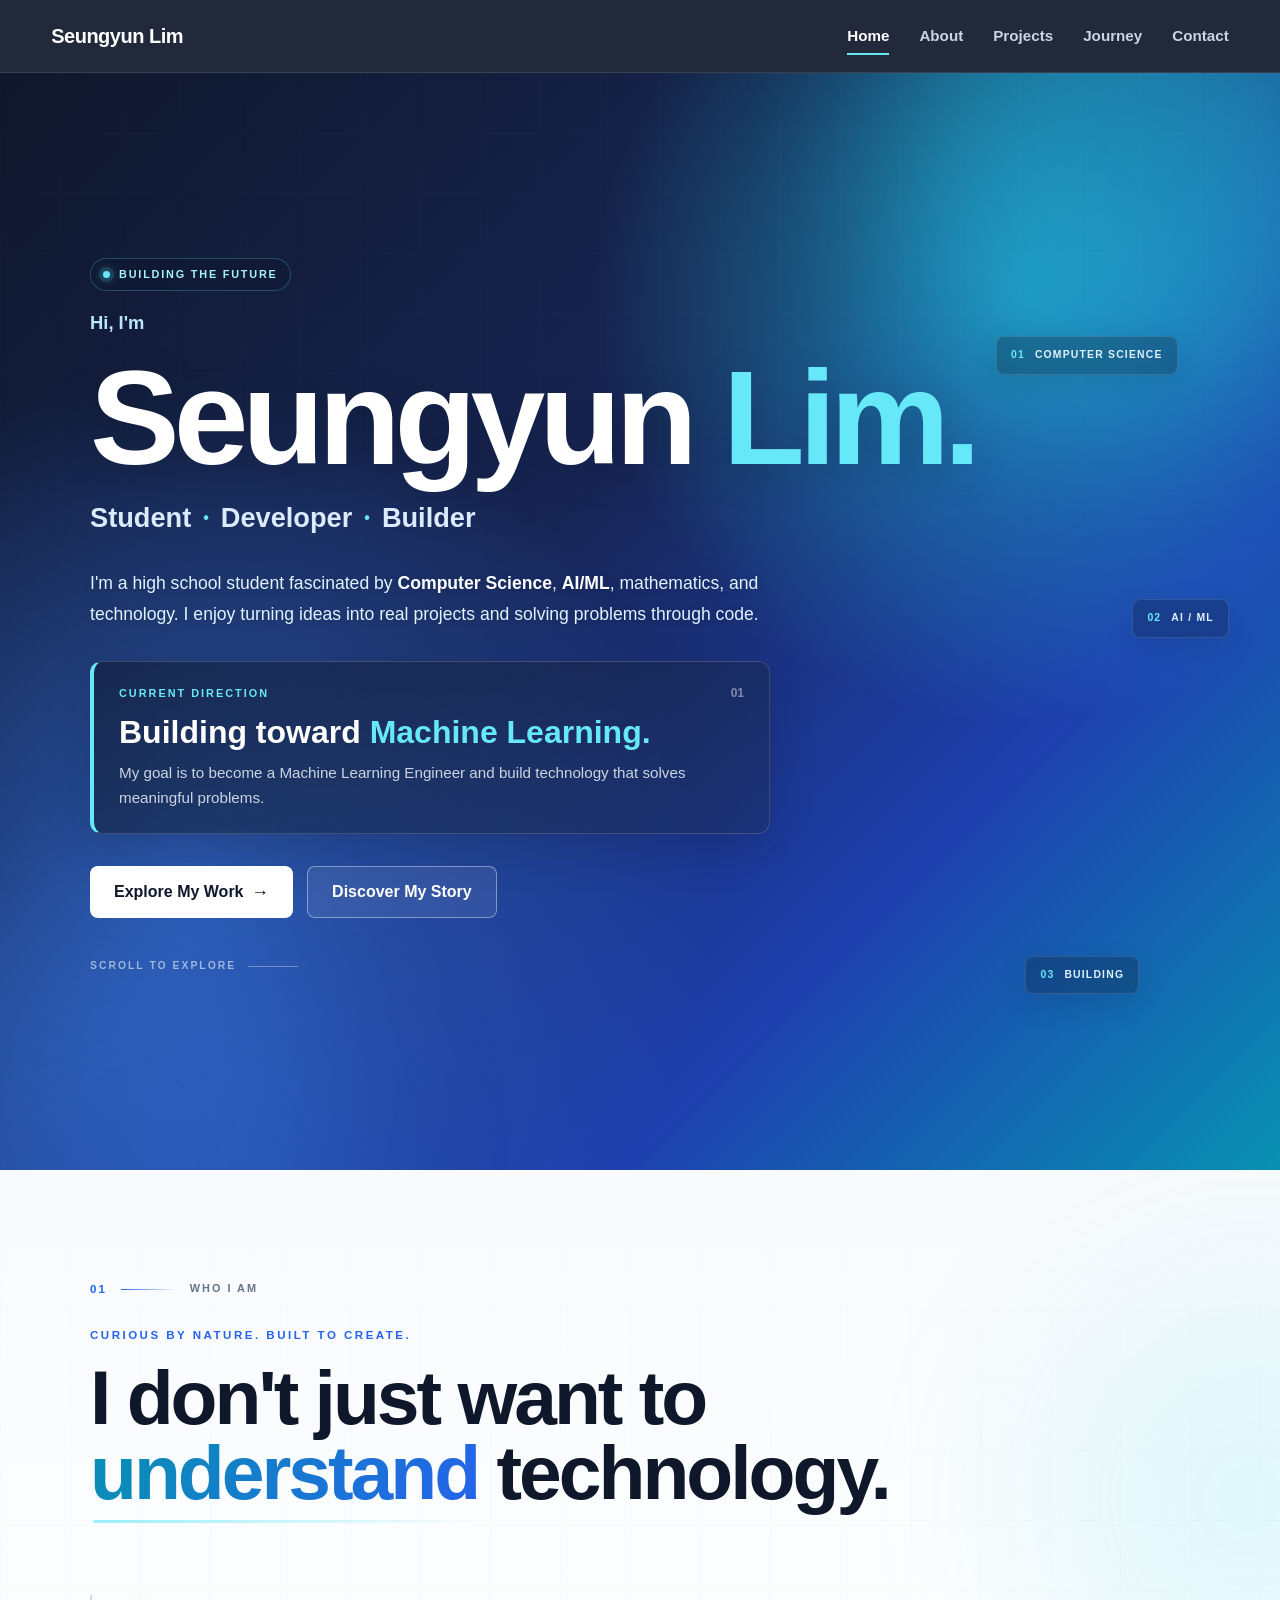
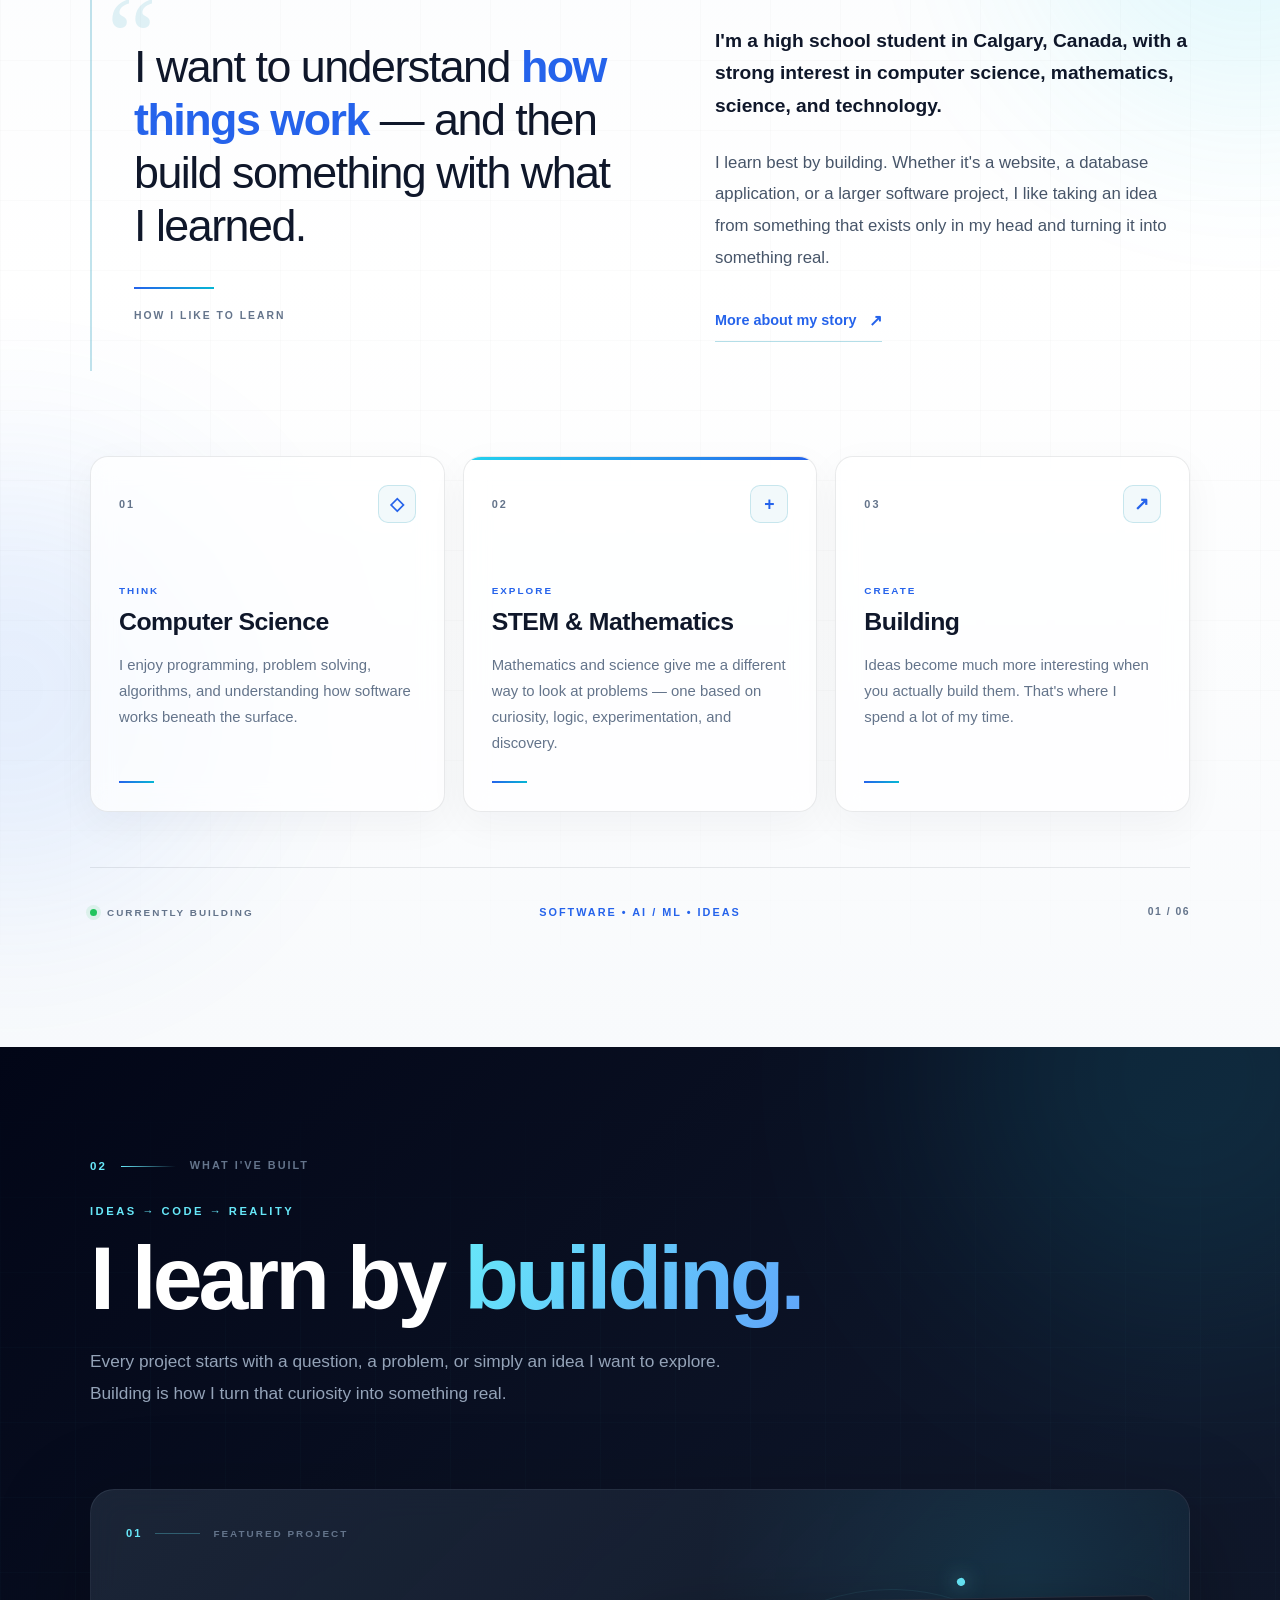
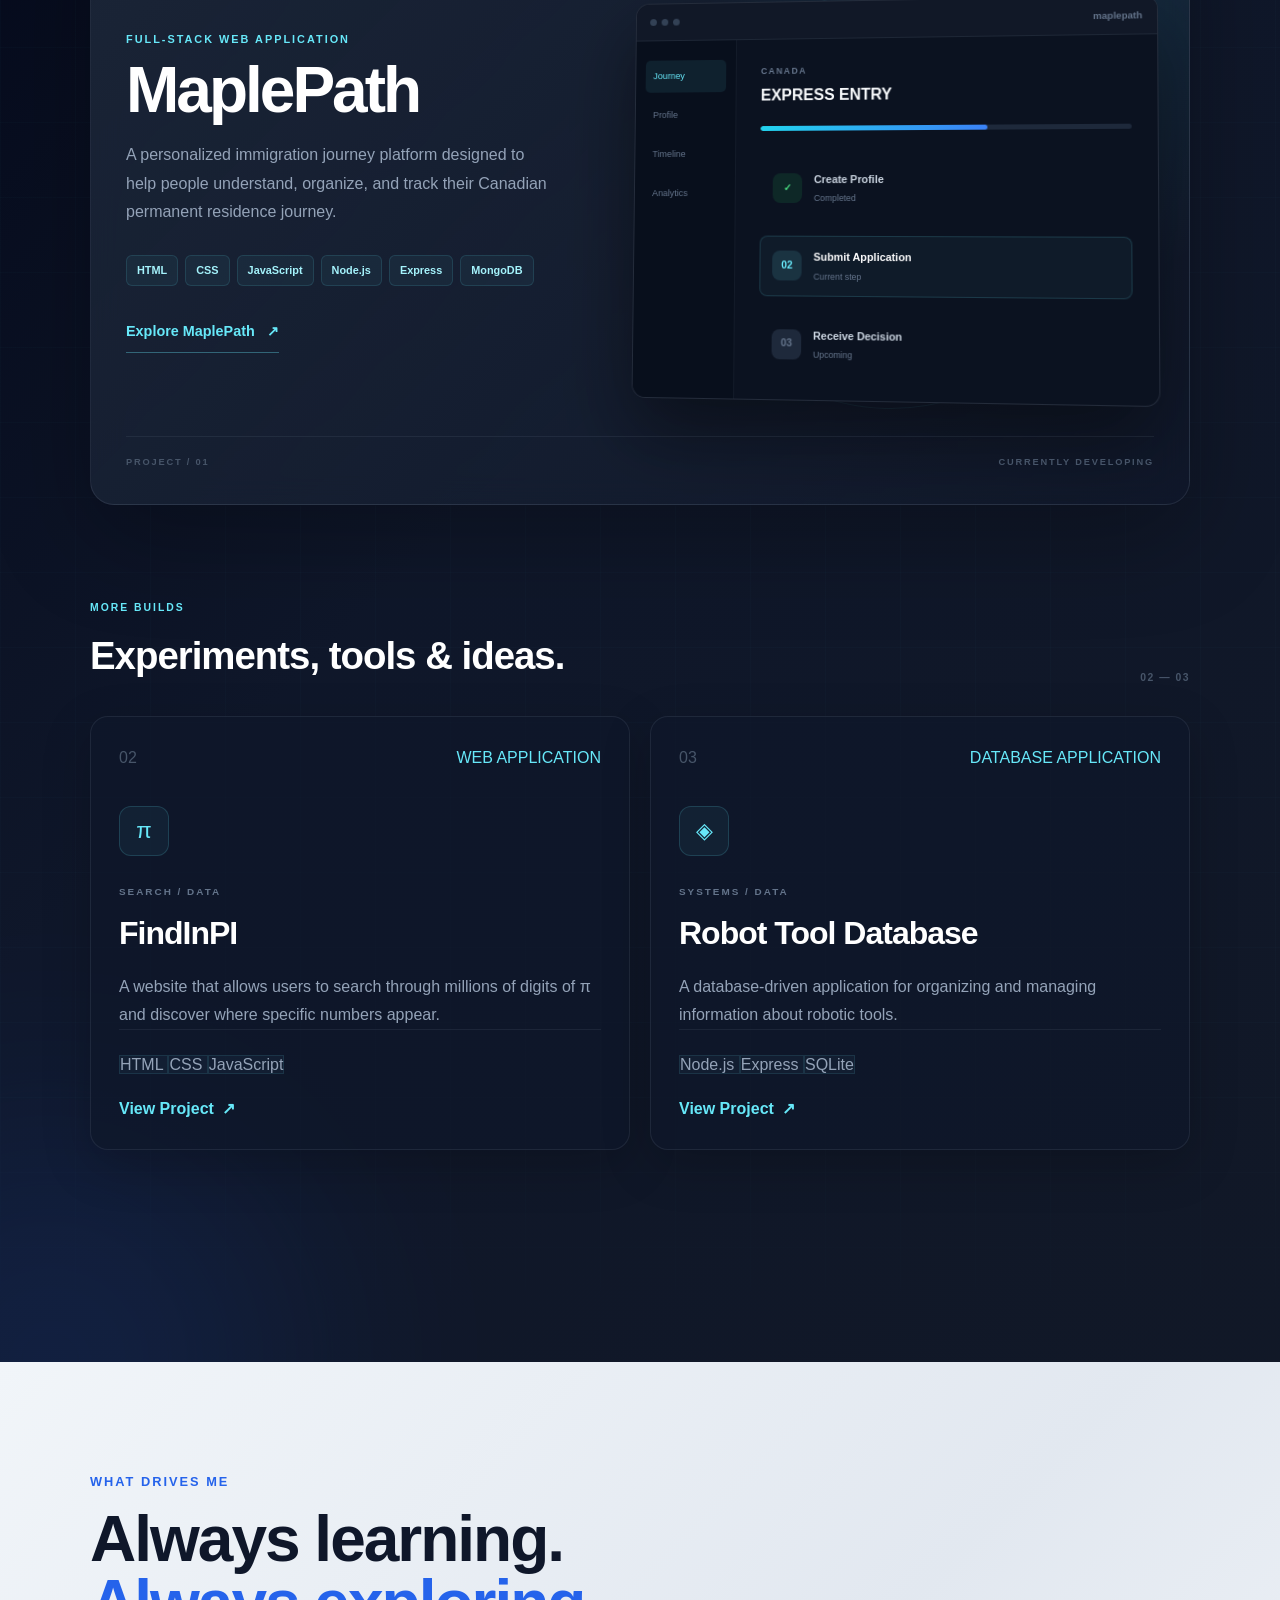
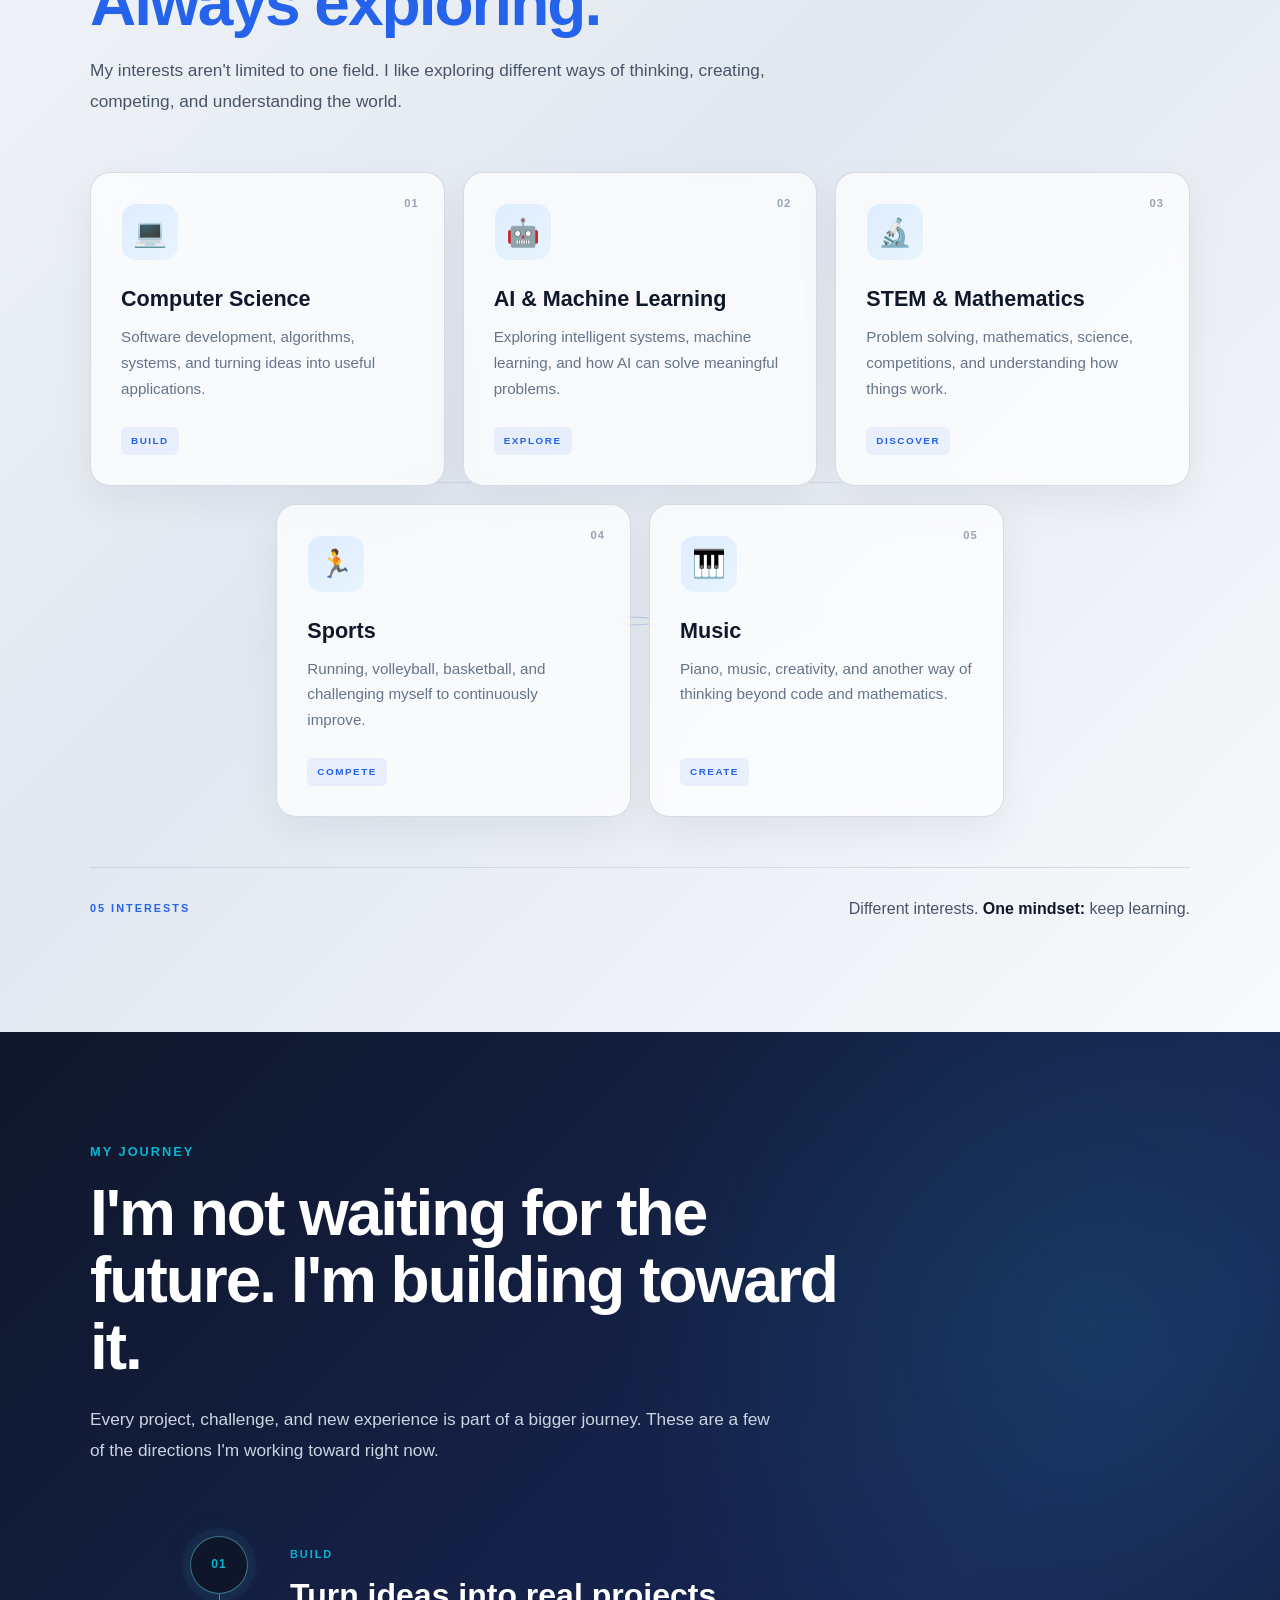
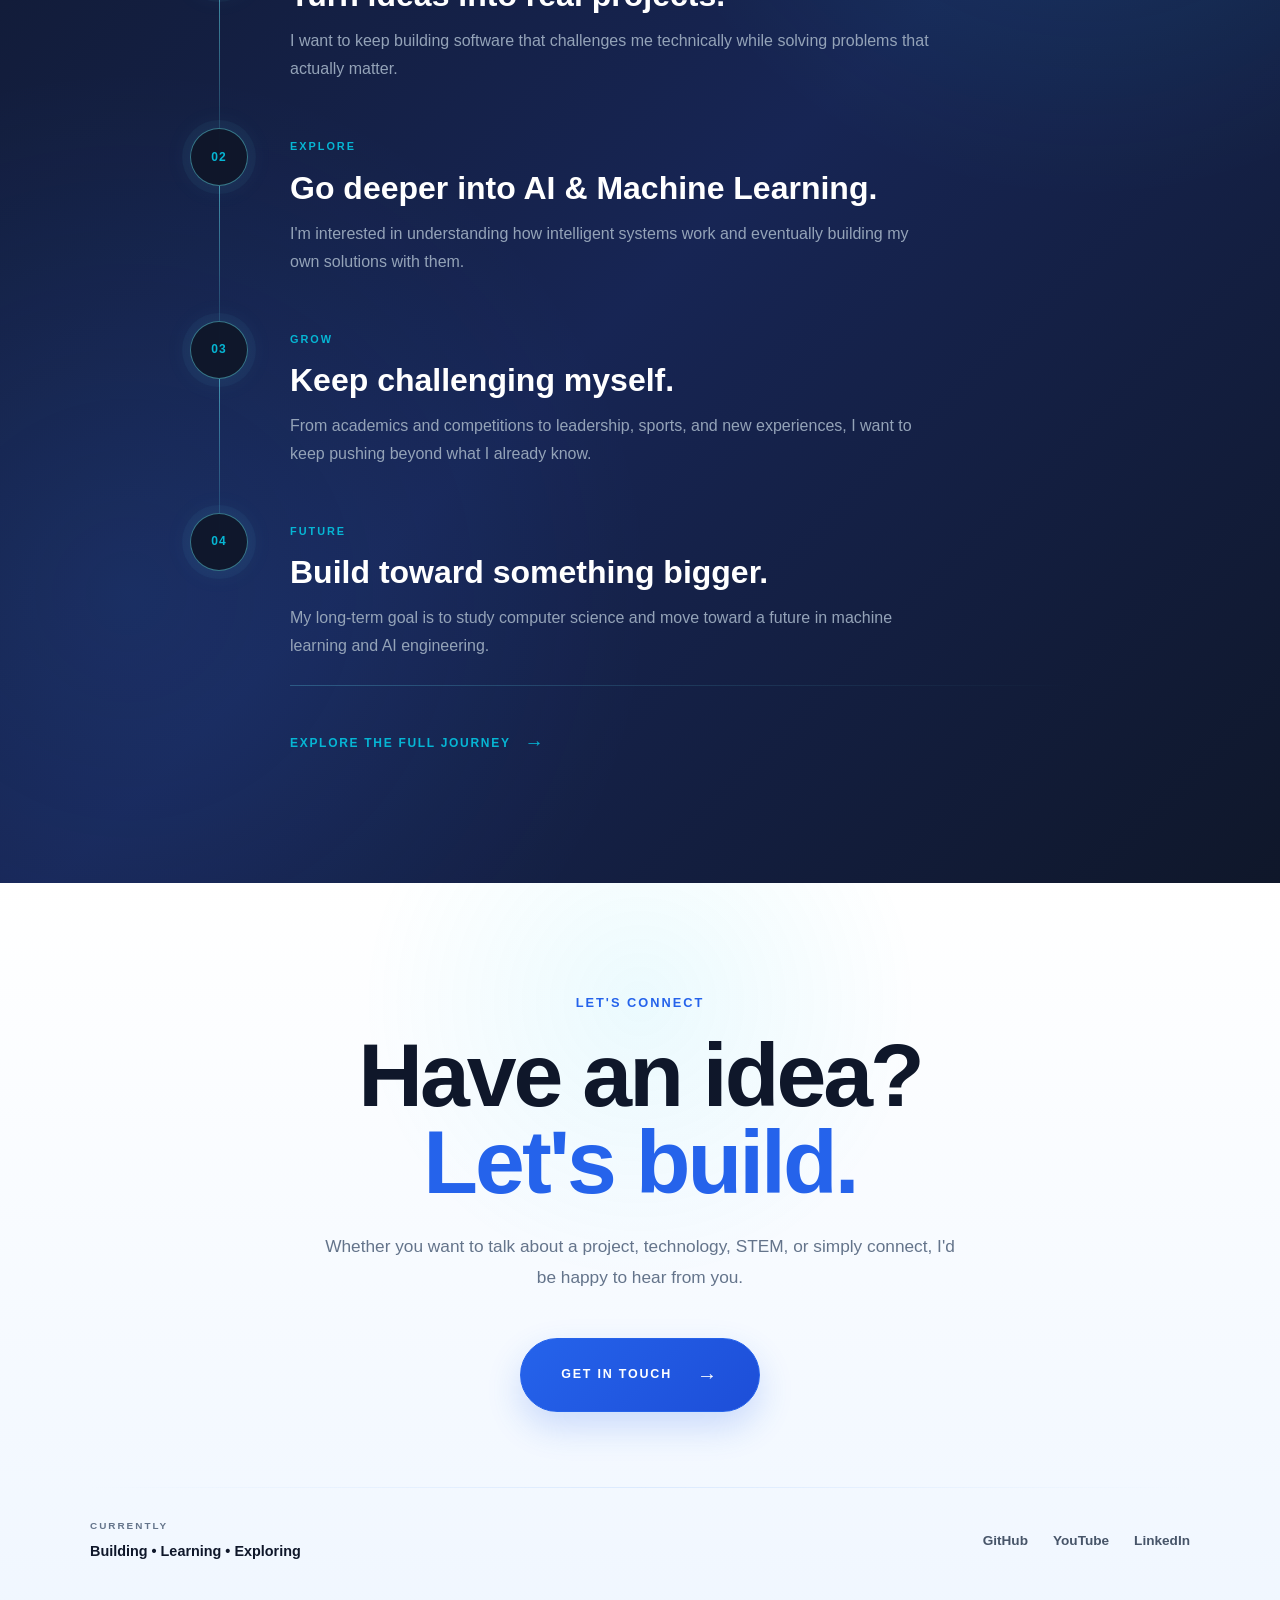
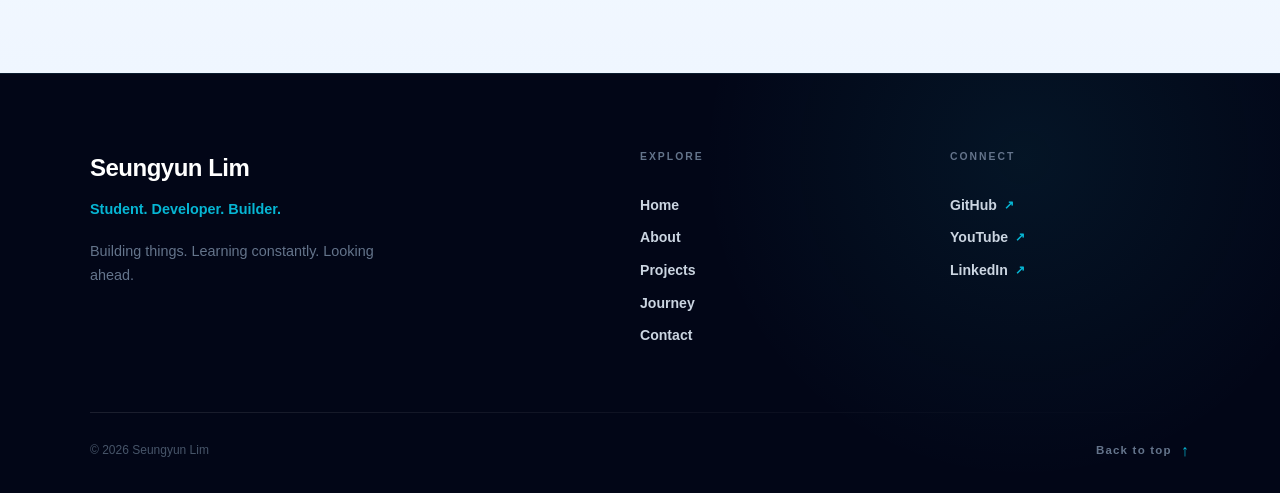
==== commit ea6c84cb: "Complete and upgrade homepage design" ====
--- a/index.html
+++ b/index.html
@@ -383,158 +383,329 @@
 
 
         <!-- =========================================
-             ABOUT
-        ========================================== -->
+            ABOUT
+        ========================================= -->
 
         <section
             id="about"
-            class="about-section reveal"
+            class="about-section"
         >
 
-            <div class="section-container">
-
-
-                <p class="section-label">
-                    WHO I AM
-                </p>
-
-
-                <h2>
-                    I'm curious about how things work —
-                    and I like building things to find out.
-                </h2>
-
-
-                <div class="about-content">
-
-
-                    <!-- About Text -->
-
-                    <div class="about-text reveal">
+            <div class="about-section-background">
+
+                <div class="about-grid"></div>
+
+                <div class="about-orb about-orb-one"></div>
+
+                <div class="about-orb about-orb-two"></div>
+
+            </div>
+
+
+            <div class="section-container about-container">
+
+
+                <!-- =====================================
+                    SECTION HEADER
+                ====================================== -->
+
+                <div class="about-header reveal">
+
+                    <div class="about-section-number">
+
+                        <span>
+                            01
+                        </span>
+
+                        <div></div>
+
+                        <p>
+                            WHO I AM
+                        </p>
+
+                    </div>
+
+
+                    <p class="about-eyebrow">
+                        CURIOUS BY NATURE. BUILT TO CREATE.
+                    </p>
+
+
+                    <h2>
+
+                        I don't just want to
+                        <span>understand</span>
+                        technology.
+
+                    </h2>
+
+                </div>
+
+
+
+                <!-- =====================================
+                    MAIN IDENTITY AREA
+                ====================================== -->
+
+                <div class="about-main">
+
+
+                    <!-- =================================
+                        LARGE STATEMENT
+                    ================================== -->
+
+                    <div class="about-statement reveal reveal-left">
+
+                        <span class="about-statement-mark">
+                            “
+                        </span>
+
+
+                        <p>
+
+                            I want to understand
+                            <strong>how things work</strong> —
+                            and then build something
+                            with what I learned.
+
+                        </p>
+
+
+                        <div class="about-statement-line"></div>
+
+
+                        <span class="about-statement-caption">
+                            HOW I LIKE TO LEARN
+                        </span>
+
+                    </div>
+
+
+
+                    <!-- =================================
+                        DESCRIPTION
+                    ================================== -->
+
+                    <div class="about-description reveal reveal-right">
 
                         <p>
 
                             I'm a high school student in Calgary,
                             Canada, with a strong interest in
-                            computer science, STEM, mathematics,
-                            and technology.
+                            computer science, mathematics,
+                            science, and technology.
 
                         </p>
 
 
                         <p>
 
-                            I enjoy turning ideas into real projects,
-                            learning new technologies, participating
-                            in competitions, and challenging myself
-                            to keep improving.
-
-                        </p>
-
-
-                        <p>
-
-                            From building websites and software
-                            to exploring artificial intelligence,
-                            I like taking something I learn and
-                            turning it into something I can
-                            actually build.
+                            I learn best by building. Whether it's
+                            a website, a database application, or a
+                            larger software project, I like taking
+                            an idea from something that exists only
+                            in my head and turning it into something
+                            real.
 
                         </p>
 
 
                         <a
                             href="about.html"
-                            class="text-link"
+                            class="about-more-link"
                         >
-                            More about me →
+
+                            <span>
+                                More about my story
+                            </span>
+
+                            <span class="about-more-arrow">
+                                ↗
+                            </span>
+
                         </a>
 
                     </div>
 
-
-                    <!-- About Highlights -->
-
-                    <div class="about-highlights">
-
-
-                        <div
-                            class="about-highlight reveal"
-                        >
-
-                            <span class="about-icon">
-                                💻
+                </div>
+
+
+
+                <!-- =====================================
+                    IDENTITY CARDS
+                ====================================== -->
+
+                <div class="about-identity-grid reveal-stagger">
+
+
+                    <!-- Computer Science -->
+
+                    <article
+                        class="about-identity-card reveal reveal-scale"
+                    >
+
+                        <div class="about-card-top">
+
+                            <span class="about-card-number">
+                                01
                             </span>
 
-
-                            <div>
-
-                                <h3>
-                                    Computer Science
-                                </h3>
-
-                                <p>
-                                    Coding, software development,
-                                    algorithms, and building
-                                    applications.
-                                </p>
-
-                            </div>
-
-                        </div>
-
-
-                        <div
-                            class="about-highlight reveal"
-                        >
-
-                            <span class="about-icon">
-                                🔬
+                            <span class="about-card-icon">
+                                ◇
                             </span>
 
-
-                            <div>
-
-                                <h3>
-                                    STEM & Mathematics
-                                </h3>
-
-                                <p>
-                                    Problem solving, science,
-                                    mathematics, and competitions.
-                                </p>
-
-                            </div>
-
-                        </div>
-
-
-                        <div
-                            class="about-highlight reveal"
-                        >
-
-                            <span class="about-icon">
-                                🚀
+                        </div>
+
+
+                        <div class="about-card-content">
+
+                            <p class="about-card-label">
+                                THINK
+                            </p>
+
+                            <h3>
+                                Computer Science
+                            </h3>
+
+                            <p>
+
+                                I enjoy programming,
+                                problem solving, algorithms,
+                                and understanding how software
+                                works beneath the surface.
+
+                            </p>
+
+                        </div>
+
+
+                        <div class="about-card-line"></div>
+
+                    </article>
+
+
+
+                    <!-- STEM -->
+
+                    <article
+                        class="about-identity-card about-card-featured reveal reveal-scale"
+                    >
+
+                        <div class="about-card-top">
+
+                            <span class="about-card-number">
+                                02
                             </span>
 
-
-                            <div>
-
-                                <h3>
-                                    Building
-                                </h3>
-
-                                <p>
-                                    Turning ideas into real projects
-                                    and learning through experimentation.
-                                </p>
-
-                            </div>
-
-                        </div>
+                            <span class="about-card-icon">
+                                +
+                            </span>
+
+                        </div>
+
+
+                        <div class="about-card-content">
+
+                            <p class="about-card-label">
+                                EXPLORE
+                            </p>
+
+                            <h3>
+                                STEM & Mathematics
+                            </h3>
+
+                            <p>
+
+                                Mathematics and science give me
+                                a different way to look at problems —
+                                one based on curiosity, logic,
+                                experimentation, and discovery.
+
+                            </p>
+
+                        </div>
+
+
+                        <div class="about-card-line"></div>
+
+                    </article>
+
+
+
+                    <!-- Building -->
+
+                    <article
+                        class="about-identity-card reveal reveal-scale"
+                    >
+
+                        <div class="about-card-top">
+
+                            <span class="about-card-number">
+                                03
+                            </span>
+
+                            <span class="about-card-icon">
+                                ↗
+                            </span>
+
+                        </div>
+
+
+                        <div class="about-card-content">
+
+                            <p class="about-card-label">
+                                CREATE
+                            </p>
+
+                            <h3>
+                                Building
+                            </h3>
+
+                            <p>
+
+                                Ideas become much more interesting
+                                when you actually build them.
+                                That's where I spend a lot of my time.
+
+                            </p>
+
+                        </div>
+
+
+                        <div class="about-card-line"></div>
+
+                    </article>
+
+                </div>
+
+
+
+                <!-- =====================================
+                    BOTTOM IDENTITY STRIP
+                ====================================== -->
+
+                <div class="about-bottom reveal">
+
+                    <div class="about-bottom-left">
+
+                        <span class="about-bottom-dot"></span>
+
+                        <span>
+                            CURRENTLY BUILDING
+                        </span>
 
                     </div>
 
+
+                    <strong>
+                        SOFTWARE • AI / ML • IDEAS
+                    </strong>
+
+
+                    <span class="about-bottom-number">
+                        01 / 06
+                    </span>
+
                 </div>
 
             </div>
@@ -544,85 +715,142 @@
 
 
         <!-- =========================================
-             FEATURED PROJECTS
-        ========================================== -->
+            PROJECTS
+        ========================================= -->
 
         <section
             id="projects"
-            class="projects-section reveal"
+            class="projects-section"
         >
 
-            <div class="section-container">
-
-
-                <p class="section-label">
-                    WHAT I'VE BUILT
-                </p>
-
-
-                <h2>
-                    Projects that turn ideas into reality.
-                </h2>
-
-
-                <p class="section-description">
-
-                    I enjoy learning by building. Here are some
-                    of the projects I've worked on while exploring
-                    software development, databases, and technology.
-
-                </p>
-
-
-                <!-- Project Grid -->
-
-                <div class="project-grid">
-
-
-                    <!-- =================================
-                         MAPLEPATH
-                    ================================== -->
-
-                    <article
-                        class="project-card featured-project reveal"
-                    >
-
-
-                        <div class="project-card-top">
-
-                            <span class="project-number">
-                                01
-                            </span>
-
-                            <span class="project-category">
+            <!-- =====================================
+                PROJECT BACKGROUND
+            ====================================== -->
+
+            <div class="projects-background">
+
+                <div class="projects-grid-background"></div>
+
+                <div class="projects-glow projects-glow-one"></div>
+
+                <div class="projects-glow projects-glow-two"></div>
+
+            </div>
+
+
+
+            <div class="section-container projects-container">
+
+
+                <!-- =====================================
+                    PROJECT HEADER
+                ====================================== -->
+
+                <div class="projects-header reveal">
+
+
+                    <div class="projects-section-number">
+
+                        <span>
+                            02
+                        </span>
+
+                        <div></div>
+
+                        <p>
+                            WHAT I'VE BUILT
+                        </p>
+
+                    </div>
+
+
+                    <p class="projects-eyebrow">
+                        IDEAS → CODE → REALITY
+                    </p>
+
+
+                    <h2>
+
+                        I learn by
+                        <span>building.</span>
+
+                    </h2>
+
+
+                    <p class="projects-introduction">
+
+                        Every project starts with a question,
+                        a problem, or simply an idea I want to explore.
+                        Building is how I turn that curiosity into
+                        something real.
+
+                    </p>
+
+                </div>
+
+
+
+                <!-- =====================================
+                    FEATURED PROJECT — MAPLEPATH
+                ====================================== -->
+
+                <article
+                    class="featured-project-card reveal"
+                >
+
+
+                    <!-- Project Number -->
+
+                    <div class="featured-project-number">
+
+                        <span>
+                            01
+                        </span>
+
+                        <div></div>
+
+                        <p>
+                            FEATURED PROJECT
+                        </p>
+
+                    </div>
+
+
+
+                    <!-- Featured Project Content -->
+
+                    <div class="featured-project-content">
+
+
+                        <!-- Left -->
+
+                        <div class="featured-project-info">
+
+
+                            <p class="featured-project-category">
                                 FULL-STACK WEB APPLICATION
-                            </span>
-
-                        </div>
-
-
-                        <div class="project-card-content">
+                            </p>
+
 
                             <h3>
                                 MaplePath
                             </h3>
 
-                            <p>
-
-                                An immigration journey platform
-                                designed to help people understand,
-                                organize, and track their Canadian
-                                permanent residence journey.
+
+                            <p class="featured-project-description">
+
+                                A personalized immigration journey
+                                platform designed to help people
+                                understand, organize, and track
+                                their Canadian permanent residence
+                                journey.
 
                             </p>
 
-                        </div>
-
-
-                        <div class="project-card-bottom">
-
-
-                            <div class="project-technologies">
+
+                            <!-- Project Technologies -->
+
+                            <div class="featured-project-technologies">
 
                                 <span>
                                     HTML
@@ -641,32 +869,255 @@
                                 </span>
 
                                 <span>
+                                    Express
+                                </span>
+
+                                <span>
                                     MongoDB
                                 </span>
 
                             </div>
 
 
+                            <!-- Project Link -->
+
                             <a
                                 href="projects/maplepath.html"
+                                class="featured-project-link"
                             >
-                                View Project →
+
+                                <span>
+                                    Explore MaplePath
+                                </span>
+
+                                <span>
+                                    ↗
+                                </span>
+
                             </a>
 
                         </div>
 
-                    </article>
-
+
+
+                        <!-- Right — Visual -->
+
+                        <div class="featured-project-visual">
+
+
+                            <div class="project-visual-window">
+
+
+                                <!-- Window Header -->
+
+                                <div class="project-window-header">
+
+                                    <div class="project-window-dots">
+
+                                        <span></span>
+                                        <span></span>
+                                        <span></span>
+
+                                    </div>
+
+
+                                    <span>
+                                        maplepath
+                                    </span>
+
+                                </div>
+
+
+
+                                <!-- Fake Interface -->
+
+                                <div class="project-window-content">
+
+
+                                    <div class="window-sidebar">
+
+                                        <span class="window-sidebar-active">
+                                            Journey
+                                        </span>
+
+                                        <span>
+                                            Profile
+                                        </span>
+
+                                        <span>
+                                            Timeline
+                                        </span>
+
+                                        <span>
+                                            Analytics
+                                        </span>
+
+                                    </div>
+
+
+                                    <div class="window-main">
+
+
+                                        <div class="window-main-top">
+
+                                            <span>
+                                                CANADA
+                                            </span>
+
+                                            <strong>
+                                                EXPRESS ENTRY
+                                            </strong>
+
+                                        </div>
+
+
+                                        <div class="window-progress">
+
+                                            <div
+                                                class="window-progress-fill"
+                                            ></div>
+
+                                        </div>
+
+
+                                        <div class="window-steps">
+
+
+                                            <div class="window-step complete">
+
+                                                <span>
+                                                    ✓
+                                                </span>
+
+                                                <div>
+
+                                                    <strong>
+                                                        Create Profile
+                                                    </strong>
+
+                                                    <small>
+                                                        Completed
+                                                    </small>
+
+                                                </div>
+
+                                            </div>
+
+
+                                            <div class="window-step active">
+
+                                                <span>
+                                                    02
+                                                </span>
+
+                                                <div>
+
+                                                    <strong>
+                                                        Submit Application
+                                                    </strong>
+
+                                                    <small>
+                                                        Current step
+                                                    </small>
+
+                                                </div>
+
+                                            </div>
+
+
+                                            <div class="window-step">
+
+                                                <span>
+                                                    03
+                                                </span>
+
+                                                <div>
+
+                                                    <strong>
+                                                        Receive Decision
+                                                    </strong>
+
+                                                    <small>
+                                                        Upcoming
+                                                    </small>
+
+                                                </div>
+
+                                            </div>
+
+
+                                        </div>
+
+                                    </div>
+
+                                </div>
+
+                            </div>
+
+
+                            <div class="featured-project-orbit"></div>
+
+                        </div>
+
+                    </div>
+
+
+
+                    <!-- Bottom -->
+
+                    <div class="featured-project-footer">
+
+                        <span>
+                            PROJECT / 01
+                        </span>
+
+                        <span>
+                            CURRENTLY DEVELOPING
+                        </span>
+
+                    </div>
+
+                </article>
+
+
+
+                <!-- =====================================
+                    OTHER PROJECTS
+                ====================================== -->
+
+                <div class="projects-secondary-header reveal">
+
+                    <div>
+
+                        <p class="projects-small-label">
+                            MORE BUILDS
+                        </p>
+
+                        <h3>
+                            Experiments, tools & ideas.
+                        </h3>
+
+                    </div>
+
+
+                    <span>
+                        02 — 03
+                    </span>
+
+                </div>
+
+
+
+                <div class="project-grid">
 
 
                     <!-- =================================
-                         FINDINPI
+                        FINDINPI
                     ================================== -->
 
                     <article
-                        class="project-card reveal"
+                        class="project-card project-card-dark reveal reveal-scale"
                     >
-
 
                         <div class="project-card-top">
 
@@ -681,11 +1132,21 @@
                         </div>
 
 
+                        <div class="project-card-icon">
+                            π
+                        </div>
+
+
                         <div class="project-card-content">
+
+                            <p class="project-card-label">
+                                SEARCH / DATA
+                            </p>
 
                             <h3>
                                 FindInPI
                             </h3>
+
 
                             <p>
 
@@ -722,7 +1183,10 @@
                             <a
                                 href="projects/findinpi.html"
                             >
-                                View Project →
+
+                                View Project
+                                <span>↗</span>
+
                             </a>
 
                         </div>
@@ -732,13 +1196,12 @@
 
 
                     <!-- =================================
-                         ROBOT TOOL DATABASE
+                        ROBOT TOOL DATABASE
                     ================================== -->
 
                     <article
-                        class="project-card reveal"
+                        class="project-card project-card-dark reveal reveal-scale"
                     >
-
 
                         <div class="project-card-top">
 
@@ -753,12 +1216,22 @@
                         </div>
 
 
+                        <div class="project-card-icon">
+                            ◈
+                        </div>
+
+
                         <div class="project-card-content">
+
+                            <p class="project-card-label">
+                                SYSTEMS / DATA
+                            </p>
 
                             <h3>
                                 Robot Tool Database
                             </h3>
 
+
                             <p>
 
                                 A database-driven application for
@@ -793,7 +1266,10 @@
                             <a
                                 href="projects/robot-tool-database.html"
                             >
-                                View Project →
+
+                                View Project
+                                <span>↗</span>
+
                             </a>
 
                         </div>
@@ -803,17 +1279,34 @@
                 </div>
 
 
-                <!-- Projects Footer -->
+
+                <!-- =====================================
+                    PROJECT FOOTER
+                ====================================== -->
 
                 <div class="projects-footer reveal">
+
+                    <div class="projects-footer-line"></div>
+
 
                     <a
                         href="projects.html"
-                        class="text-link"
+                        class="projects-all-link"
                     >
-                        View all projects →
+
+                        <span>
+                            View all projects
+                        </span>
+
+                        <strong>
+                            →
+                        </strong>
+
                     </a>
 
+
+                    <div class="projects-footer-line"></div>
+
                 </div>
 
             </div>
@@ -823,8 +1316,8 @@
 
 
         <!-- =========================================
-             INTERESTS
-        ========================================== -->
+            INTERESTS
+        ========================================= -->
 
         <section
             class="interests-section reveal"
@@ -833,83 +1326,234 @@
             <div class="section-container">
 
 
-                <p class="section-label">
-                    WHAT I'M INTERESTED IN
-                </p>
-
-
-                <h2>
-                    Always learning. Always exploring.
-                </h2>
-
-
-                <div class="interest-grid">
-
-
-                    <div class="interest-card reveal">
+                <!-- Section Introduction -->
+
+                <div class="interests-intro">
+
+                    <p class="section-label">
+                        WHAT DRIVES ME
+                    </p>
+
+                    <h2>
+                        Always learning.
+                        <span>Always exploring.</span>
+                    </h2>
+
+                    <p class="interests-description">
+
+                        My interests aren't limited to one field.
+                        I like exploring different ways of thinking,
+                        creating, competing, and understanding the world.
+
+                    </p>
+
+                </div>
+
+
+                <!-- Interest Network -->
+
+                <div class="interest-network">
+
+
+                    <!-- Computer Science -->
+
+                    <article
+                        class="interest-card interest-card-main reveal"
+                    >
+
+                        <div class="interest-card-number">
+                            01
+                        </div>
+
+                        <div class="interest-card-icon">
+                            💻
+                        </div>
 
                         <h3>
-                            💻 Computer Science
+                            Computer Science
                         </h3>
 
                         <p>
 
                             Software development, algorithms,
-                            systems, and building useful
-                            applications.
+                            systems, and turning ideas into
+                            useful applications.
 
                         </p>
 
-                    </div>
-
-
-                    <div class="interest-card reveal">
+                        <span class="interest-card-tag">
+                            BUILD
+                        </span>
+
+                    </article>
+
+
+
+                    <!-- AI / ML -->
+
+                    <article
+                        class="interest-card interest-card-main reveal"
+                    >
+
+                        <div class="interest-card-number">
+                            02
+                        </div>
+
+                        <div class="interest-card-icon">
+                            🤖
+                        </div>
 
                         <h3>
-                            🤖 AI & Machine Learning
+                            AI & Machine Learning
                         </h3>
 
                         <p>
 
-                            Exploring how intelligent systems
-                            work and how AI can solve meaningful
-                            problems.
+                            Exploring intelligent systems,
+                            machine learning, and how AI can
+                            solve meaningful problems.
 
                         </p>
 
-                    </div>
-
-
-                    <div class="interest-card reveal">
+                        <span class="interest-card-tag">
+                            EXPLORE
+                        </span>
+
+                    </article>
+
+
+
+                    <!-- STEM -->
+
+                    <article
+                        class="interest-card interest-card-main reveal"
+                    >
+
+                        <div class="interest-card-number">
+                            03
+                        </div>
+
+                        <div class="interest-card-icon">
+                            🔬
+                        </div>
 
                         <h3>
-                            🔬 STEM
+                            STEM & Mathematics
                         </h3>
 
                         <p>
 
-                            Mathematics, science, problem solving,
-                            competitions, and experimentation.
+                            Problem solving, mathematics,
+                            science, competitions, and
+                            understanding how things work.
 
                         </p>
 
-                    </div>
-
-
-                    <div class="interest-card reveal">
+                        <span class="interest-card-tag">
+                            DISCOVER
+                        </span>
+
+                    </article>
+
+
+
+                    <!-- Sports -->
+
+                    <article
+                        class="interest-card interest-card-side reveal"
+                    >
+
+                        <div class="interest-card-number">
+                            04
+                        </div>
+
+                        <div class="interest-card-icon">
+                            🏃
+                        </div>
 
                         <h3>
-                            🏃 Sports
+                            Sports
                         </h3>
 
                         <p>
 
-                            Staying active, challenging myself,
-                            and continuously improving.
+                            Running, volleyball, basketball,
+                            and challenging myself to
+                            continuously improve.
 
                         </p>
 
-                    </div>
+                        <span class="interest-card-tag">
+                            COMPETE
+                        </span>
+
+                    </article>
+
+
+
+                    <!-- Music -->
+
+                    <article
+                        class="interest-card interest-card-side reveal"
+                    >
+
+                        <div class="interest-card-number">
+                            05
+                        </div>
+
+                        <div class="interest-card-icon">
+                            🎹
+                        </div>
+
+                        <h3>
+                            Music
+                        </h3>
+
+                        <p>
+
+                            Piano, music, creativity, and
+                            another way of thinking beyond
+                            code and mathematics.
+
+                        </p>
+
+                        <span class="interest-card-tag">
+                            CREATE
+                        </span>
+
+                    </article>
+
+
+                    <!-- Connecting Line -->
+
+                    <div
+                        class="interest-network-line interest-network-line-one"
+                    ></div>
+
+                    <div
+                        class="interest-network-line interest-network-line-two"
+                    ></div>
+
+                    <div
+                        class="interest-network-line interest-network-line-three"
+                    ></div>
+
+                </div>
+
+
+                <!-- Closing Statement -->
+
+                <div class="interests-closing reveal">
+
+                    <span>
+                        05 INTERESTS
+                    </span>
+
+                    <p>
+                        Different interests.
+                        <strong>One mindset:</strong>
+                        keep learning.
+                    </p>
 
                 </div>
 
@@ -920,102 +1564,241 @@
 
 
         <!-- =========================================
-             CURRENT FOCUS / JOURNEY
-        ========================================== -->
+            JOURNEY
+        ========================================= -->
 
         <section
             id="journey"
-            class="focus-section reveal"
+            class="focus-section journey-section reveal"
         >
 
             <div class="section-container">
 
 
-                <p class="section-label">
-                    RIGHT NOW
-                </p>
-
-
-                <h2>
-                    What I'm working toward
-                </h2>
-
-
-                <p>
-
-                    I'm currently starting Grade 10 in Calgary
-                    and looking forward to taking on new challenges,
-                    building bigger projects, and continuing to
-                    explore computer science and technology.
-
-                </p>
-
-
-                <!-- Focus Items -->
-
-                <div class="focus-items">
-
-
-                    <div class="reveal">
+                <!-- Section Header -->
+
+                <div class="journey-header">
+
+                    <p class="section-label">
+                        MY JOURNEY
+                    </p>
+
+                    <h2>
+                        I'm not waiting for the future.
+                        I'm building toward it.
+                    </h2>
+
+                    <p class="journey-intro">
+
+                        Every project, challenge, and new experience
+                        is part of a bigger journey. These are a few
+                        of the directions I'm working toward right now.
+
+                    </p>
+
+                </div>
+
+
+                <!-- =====================================
+                    JOURNEY TIMELINE
+                ====================================== -->
+
+                <div class="journey-timeline">
+
+
+                    <!-- =================================
+                        JOURNEY ITEM 01
+                    ================================== -->
+
+                    <div class="journey-item reveal">
+
+                        <div class="journey-marker">
+
+                            <span>
+                                01
+                            </span>
+
+                        </div>
+
+
+                        <div class="journey-line"></div>
+
+
+                        <div class="journey-content">
+
+                            <span class="journey-category">
+                                BUILD
+                            </span>
+
+                            <h3>
+                                Turn ideas into real projects.
+                            </h3>
+
+                            <p>
+
+                                I want to keep building software that
+                                challenges me technically while solving
+                                problems that actually matter.
+
+                            </p>
+
+                        </div>
+
+                    </div>
+
+
+
+                    <!-- =================================
+                        JOURNEY ITEM 02
+                    ================================== -->
+
+                    <div class="journey-item reveal">
+
+                        <div class="journey-marker">
+
+                            <span>
+                                02
+                            </span>
+
+                        </div>
+
+
+                        <div class="journey-line"></div>
+
+
+                        <div class="journey-content">
+
+                            <span class="journey-category">
+                                EXPLORE
+                            </span>
+
+                            <h3>
+                                Go deeper into AI & Machine Learning.
+                            </h3>
+
+                            <p>
+
+                                I'm interested in understanding how
+                                intelligent systems work and eventually
+                                building my own solutions with them.
+
+                            </p>
+
+                        </div>
+
+                    </div>
+
+
+
+                    <!-- =================================
+                        JOURNEY ITEM 03
+                    ================================== -->
+
+                    <div class="journey-item reveal">
+
+                        <div class="journey-marker">
+
+                            <span>
+                                03
+                            </span>
+
+                        </div>
+
+
+                        <div class="journey-line"></div>
+
+
+                        <div class="journey-content">
+
+                            <span class="journey-category">
+                                GROW
+                            </span>
+
+                            <h3>
+                                Keep challenging myself.
+                            </h3>
+
+                            <p>
+
+                                From academics and competitions to
+                                leadership, sports, and new experiences,
+                                I want to keep pushing beyond what I
+                                already know.
+
+                            </p>
+
+                        </div>
+
+                    </div>
+
+
+
+                    <!-- =================================
+                        JOURNEY ITEM 04
+                    ================================== -->
+
+                    <div class="journey-item journey-item-last reveal">
+
+                        <div class="journey-marker">
+
+                            <span>
+                                04
+                            </span>
+
+                        </div>
+
+
+                        <div class="journey-content">
+
+                            <span class="journey-category">
+                                FUTURE
+                            </span>
+
+                            <h3>
+                                Build toward something bigger.
+                            </h3>
+
+                            <p>
+
+                                My long-term goal is to study computer
+                                science and move toward a future in
+                                machine learning and AI engineering.
+
+                            </p>
+
+                        </div>
+
+                    </div>
+
+                </div>
+
+
+
+                <!-- =====================================
+                    JOURNEY CTA
+                ====================================== -->
+
+                <div class="journey-footer reveal">
+
+                    <div class="journey-footer-line"></div>
+
+
+                    <a
+                        href="journey.html"
+                        class="journey-link"
+                    >
+
+                        <span>
+                            EXPLORE THE FULL JOURNEY
+                        </span>
 
                         <strong>
-                            01
+                            →
                         </strong>
 
-                        <span>
-                            Build meaningful projects
-                        </span>
-
-                    </div>
-
-
-                    <div class="reveal">
-
-                        <strong>
-                            02
-                        </strong>
-
-                        <span>
-                            Explore AI and machine learning
-                        </span>
-
-                    </div>
-
-
-                    <div class="reveal">
-
-                        <strong>
-                            03
-                        </strong>
-
-                        <span>
-                            Develop leadership and communication
-                        </span>
-
-                    </div>
-
-
-                    <div class="reveal">
-
-                        <strong>
-                            04
-                        </strong>
-
-                        <span>
-                            Prepare for university and beyond
-                        </span>
-
-                    </div>
-
-                </div>
-
-
-                <a
-                    href="journey.html"
-                    class="text-link"
-                >
-                    Explore my journey →
-                </a>
+                    </a>
+
+                </div>
 
             </div>
 
@@ -1024,8 +1807,8 @@
 
 
         <!-- =========================================
-             CONTACT
-        ========================================== -->
+            CONTACT
+        ========================================= -->
 
         <section
             id="contact"
@@ -1035,81 +1818,274 @@
             <div class="section-container">
 
 
-                <p class="section-label">
-                    LET'S CONNECT
+                <!-- Contact Header -->
+
+                <div class="contact-header">
+
+                    <p class="section-label">
+                        LET'S CONNECT
+                    </p>
+
+
+                    <h2>
+                        Have an idea?
+                        <span>
+                            Let's build.
+                        </span>
+                    </h2>
+
+
+                    <p class="contact-description">
+
+                        Whether you want to talk about a project,
+                        technology, STEM, or simply connect,
+                        I'd be happy to hear from you.
+
+                    </p>
+
+                </div>
+
+
+
+                <!-- =====================================
+                    CONTACT ACTION
+                ====================================== -->
+
+                <div class="contact-action reveal">
+
+                    <a
+                        href="contact.html"
+                        class="contact-main-button"
+                    >
+
+                        <span>
+                            GET IN TOUCH
+                        </span>
+
+                        <strong>
+                            →
+                        </strong>
+
+                    </a>
+
+                </div>
+
+
+
+                <!-- =====================================
+                    CONTACT DIVIDER
+                ====================================== -->
+
+                <div class="contact-divider"></div>
+
+
+
+                <!-- =====================================
+                    CONTACT FOOTER
+                ====================================== -->
+
+                <div class="contact-bottom reveal">
+
+
+                    <div class="contact-note">
+
+                        <span>
+                            CURRENTLY
+                        </span>
+
+                        <strong>
+                            Building • Learning • Exploring
+                        </strong>
+
+                    </div>
+
+
+                    <div class="contact-socials">
+
+
+                        <a
+                            href="#"
+                            target="_blank"
+                            rel="noopener noreferrer"
+                        >
+                            GitHub
+                        </a>
+
+
+                        <a
+                            href="#"
+                            target="_blank"
+                            rel="noopener noreferrer"
+                        >
+                            YouTube
+                        </a>
+
+
+                        <a
+                            href="#"
+                            target="_blank"
+                            rel="noopener noreferrer"
+                        >
+                            LinkedIn
+                        </a>
+
+                    </div>
+
+                </div>
+
+            </div>
+
+        </section>
+
+    </main>
+
+
+
+    <!-- =========================================
+        FOOTER
+    ========================================= -->
+
+    <footer class="footer">
+
+        <div class="footer-container">
+
+
+            <!-- Footer Main -->
+
+            <div class="footer-main">
+
+
+                <div class="footer-brand">
+
+                    <a
+                        href="#home"
+                        class="footer-logo"
+                    >
+                        Seungyun Lim
+                    </a>
+
+
+                    <p class="footer-tagline">
+                        Student. Developer. Builder.
+                    </p>
+
+
+                    <p class="footer-description">
+
+                        Building things.
+                        Learning constantly.
+                        Looking ahead.
+
+                    </p>
+
+                </div>
+
+
+
+                <!-- Footer Navigation -->
+
+                <div class="footer-navigation">
+
+                    <span class="footer-heading">
+                        EXPLORE
+                    </span>
+
+
+                    <a href="#home">
+                        Home
+                    </a>
+
+                    <a href="#about">
+                        About
+                    </a>
+
+                    <a href="#projects">
+                        Projects
+                    </a>
+
+                    <a href="#journey">
+                        Journey
+                    </a>
+
+                    <a href="#contact">
+                        Contact
+                    </a>
+
+                </div>
+
+
+
+                <!-- Footer Socials -->
+
+                <div class="footer-social">
+
+                    <span class="footer-heading">
+                        CONNECT
+                    </span>
+
+
+                    <a
+                        href="#"
+                        target="_blank"
+                        rel="noopener noreferrer"
+                    >
+                        GitHub
+                        <span>↗</span>
+                    </a>
+
+
+                    <a
+                        href="#"
+                        target="_blank"
+                        rel="noopener noreferrer"
+                    >
+                        YouTube
+                        <span>↗</span>
+                    </a>
+
+
+                    <a
+                        href="#"
+                        target="_blank"
+                        rel="noopener noreferrer"
+                    >
+                        LinkedIn
+                        <span>↗</span>
+                    </a>
+
+                </div>
+
+            </div>
+
+
+
+            <!-- Footer Divider -->
+
+            <div class="footer-divider"></div>
+
+
+
+            <!-- Footer Bottom -->
+
+            <div class="footer-bottom">
+
+
+                <p>
+                    © 2026 Seungyun Lim
                 </p>
 
 
-                <h2>
-                    Want to get in touch?
-                </h2>
-
-
-                <p>
-
-                    Whether you'd like to talk about a project,
-                    technology, STEM, or just connect, I'd be happy
-                    to hear from you.
-
-                </p>
-
-
                 <a
-                    href="contact.html"
-                    class="button primary-button"
+                    href="#home"
+                    class="back-to-top"
                 >
-                    Contact Me
-                </a>
-
-            </div>
-
-        </section>
-
-    </main>
-
-
-
-    <!-- =========================================
-         FOOTER
-    ========================================== -->
-
-    <footer class="footer">
-
-        <div class="footer-container">
-
-
-            <p>
-                © 2026 Seungyun Lim
-            </p>
-
-
-            <div class="social-links">
-
-
-                <a
-                    href="#"
-                    target="_blank"
-                    rel="noopener noreferrer"
-                >
-                    GitHub
-                </a>
-
-
-                <a
-                    href="#"
-                    target="_blank"
-                    rel="noopener noreferrer"
-                >
-                    YouTube
-                </a>
-
-
-                <a
-                    href="#"
-                    target="_blank"
-                    rel="noopener noreferrer"
-                >
-                    LinkedIn
+
+                    Back to top
+
+                    <span>
+                        ↑
+                    </span>
+
                 </a>
 
             </div>
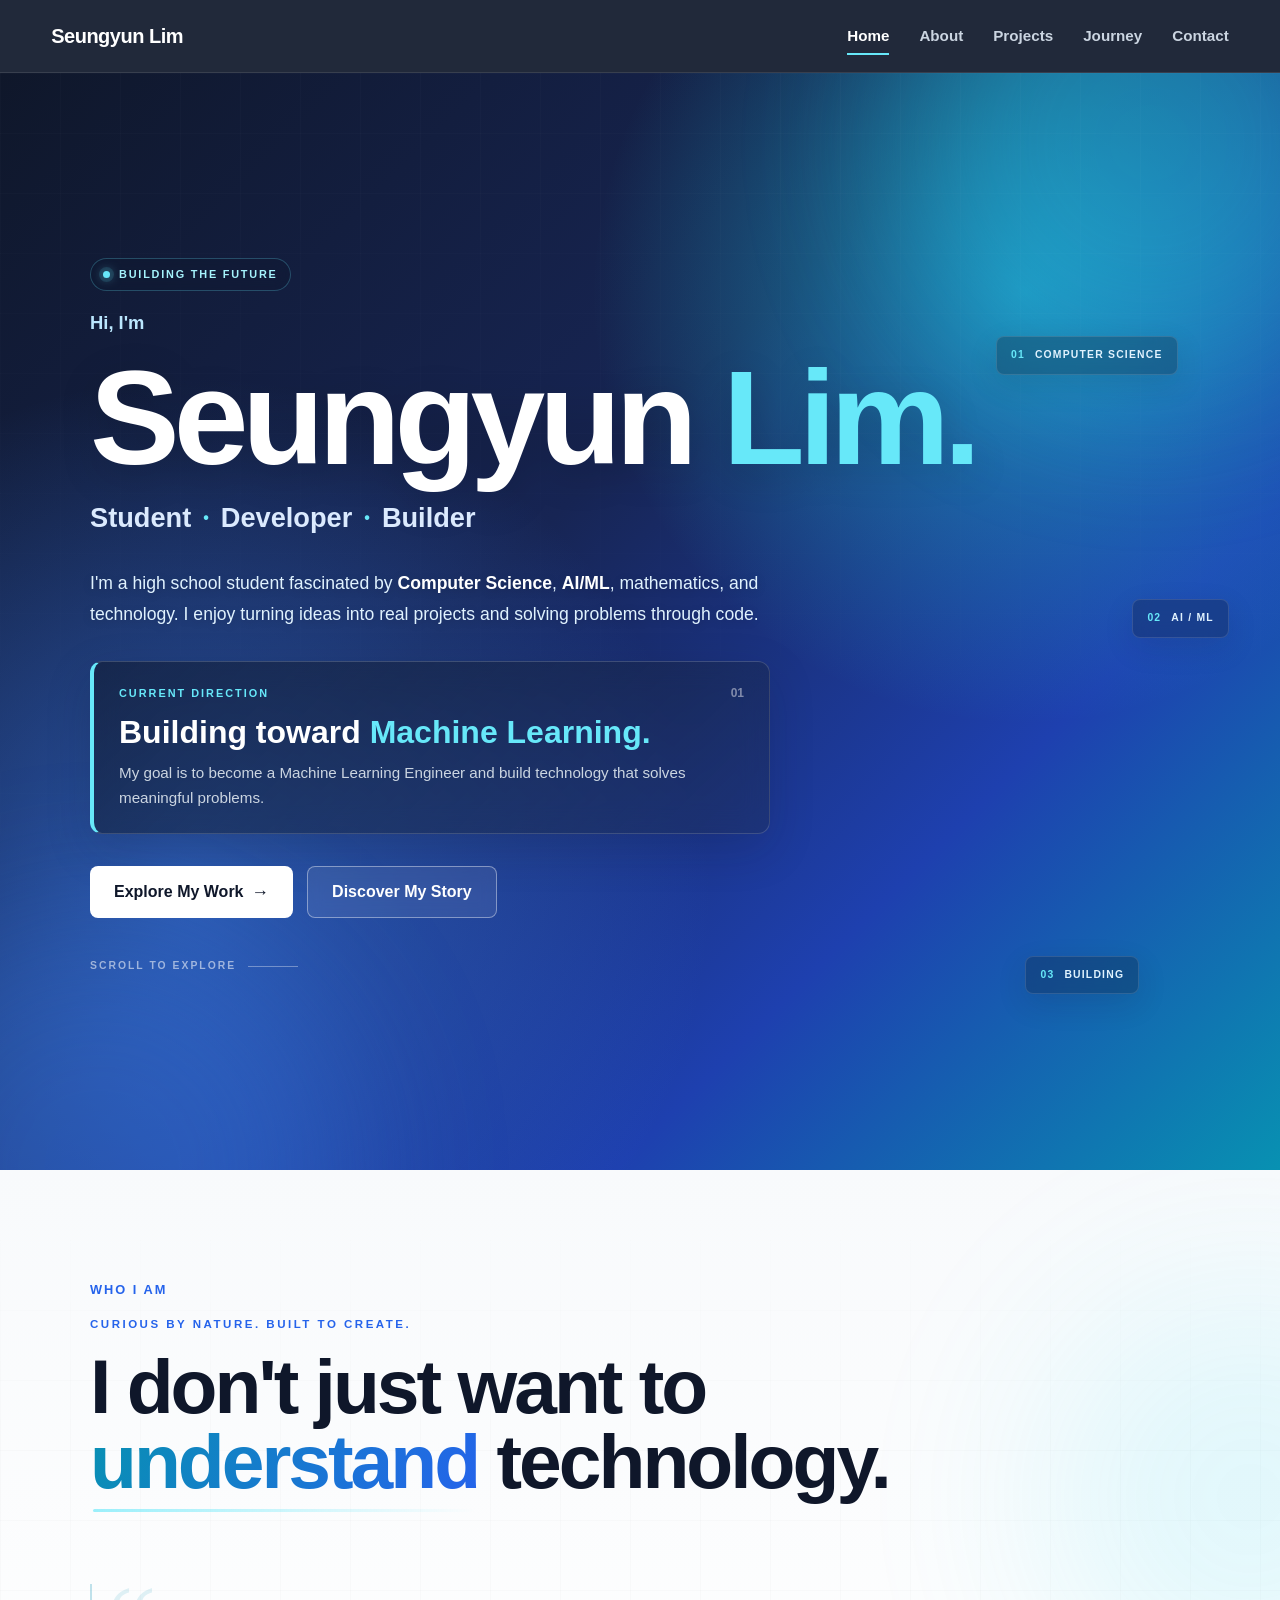
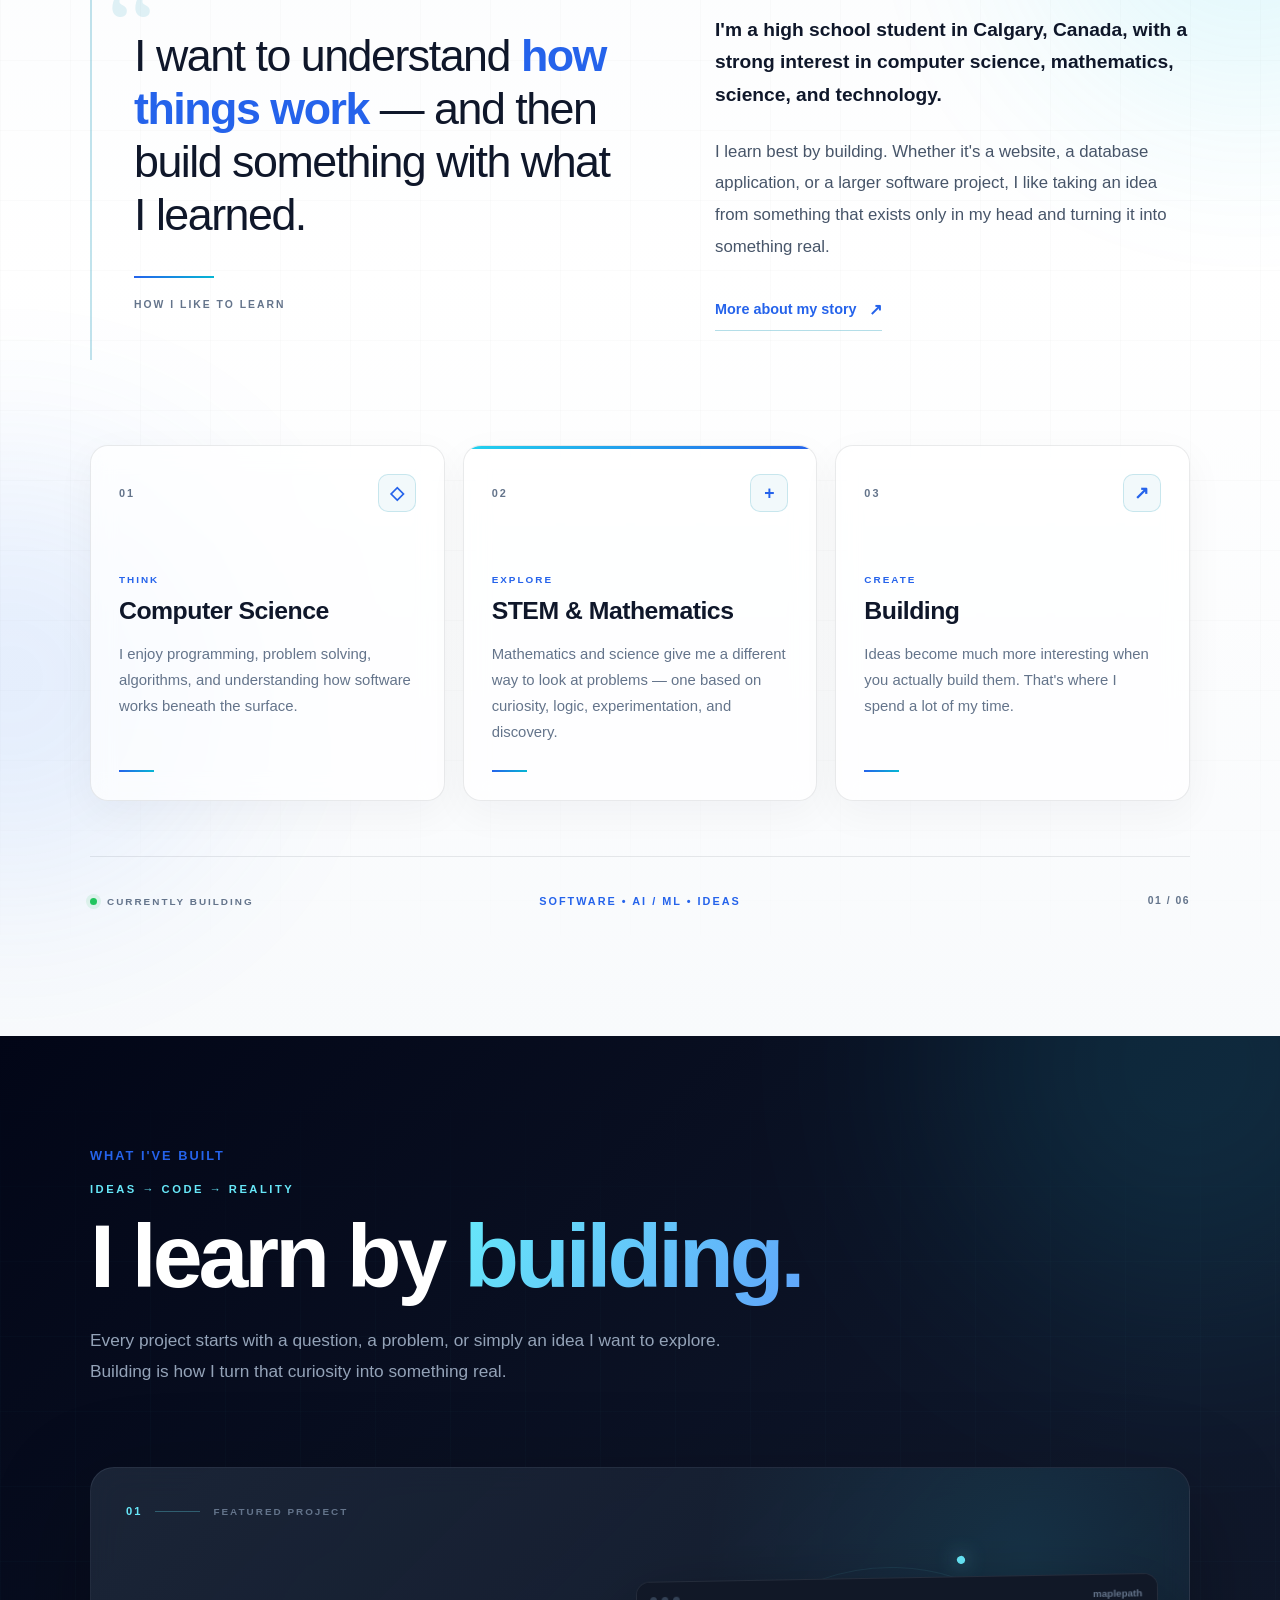
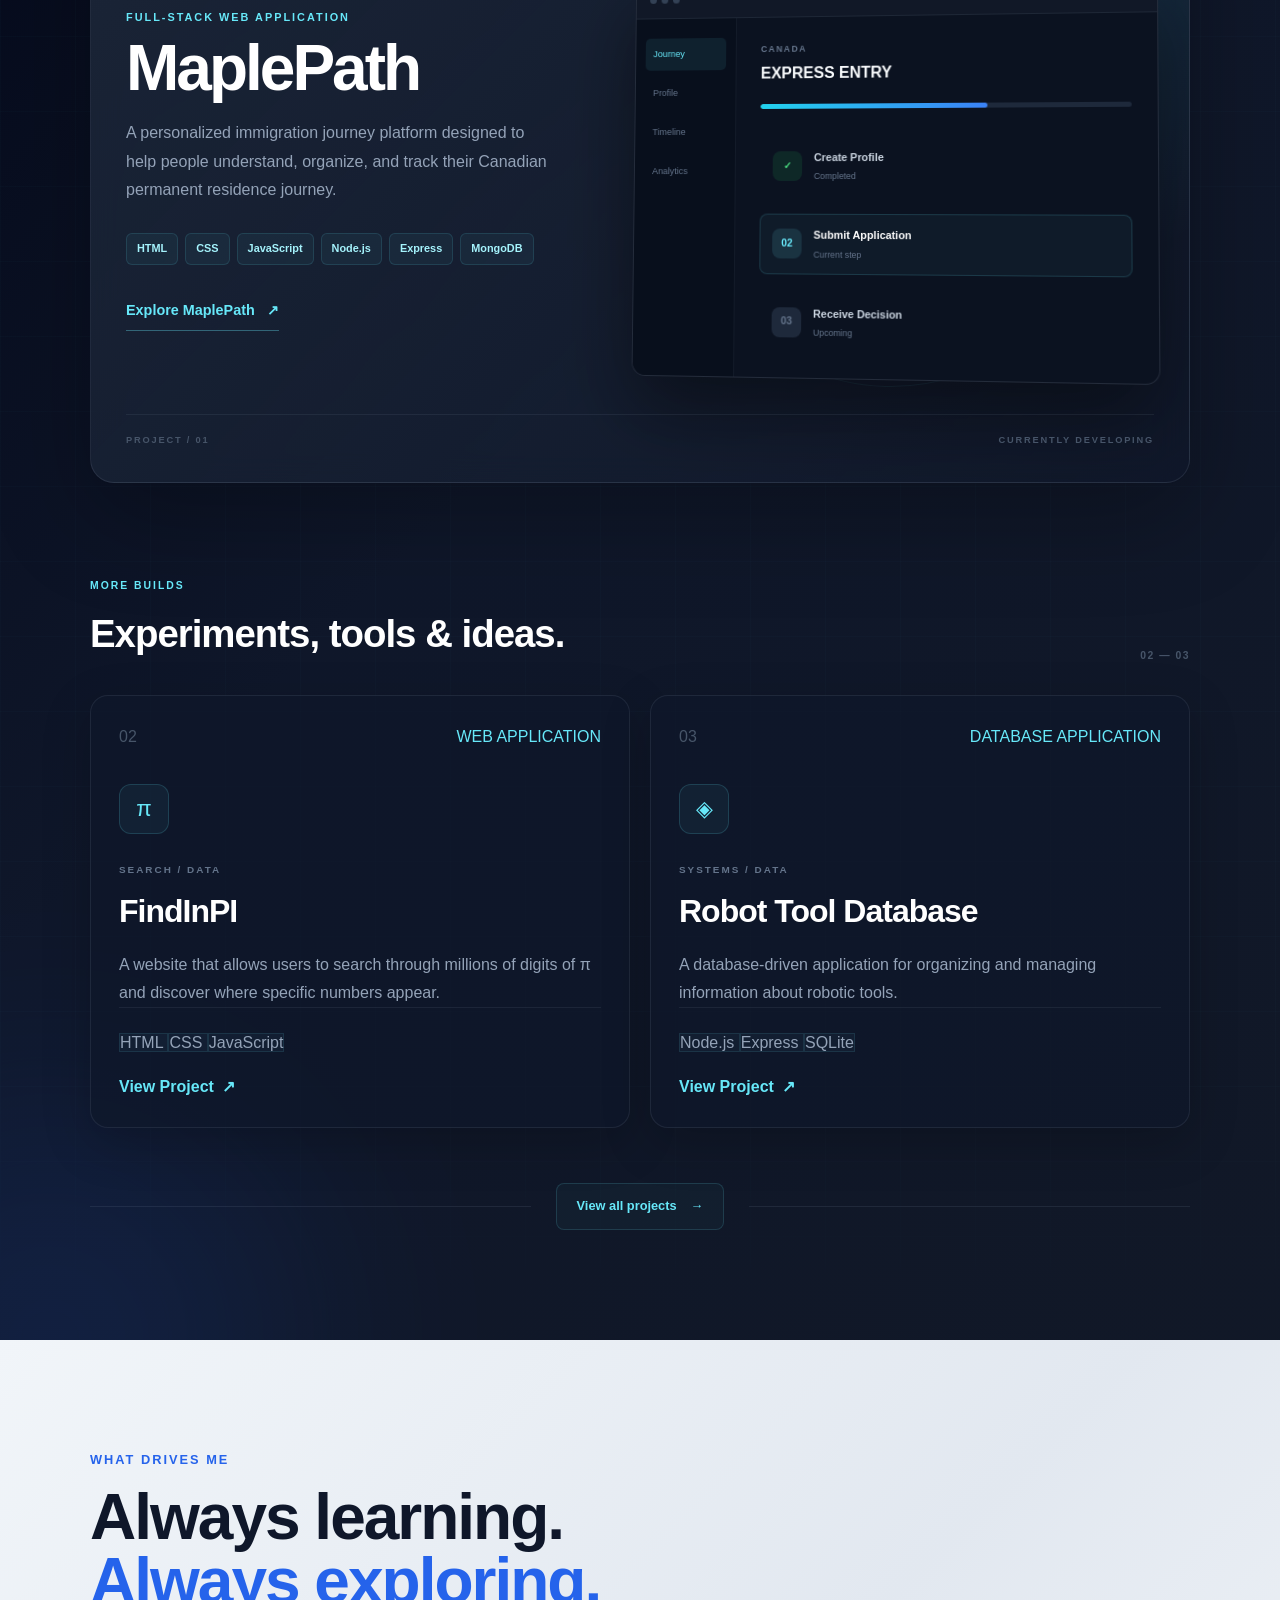
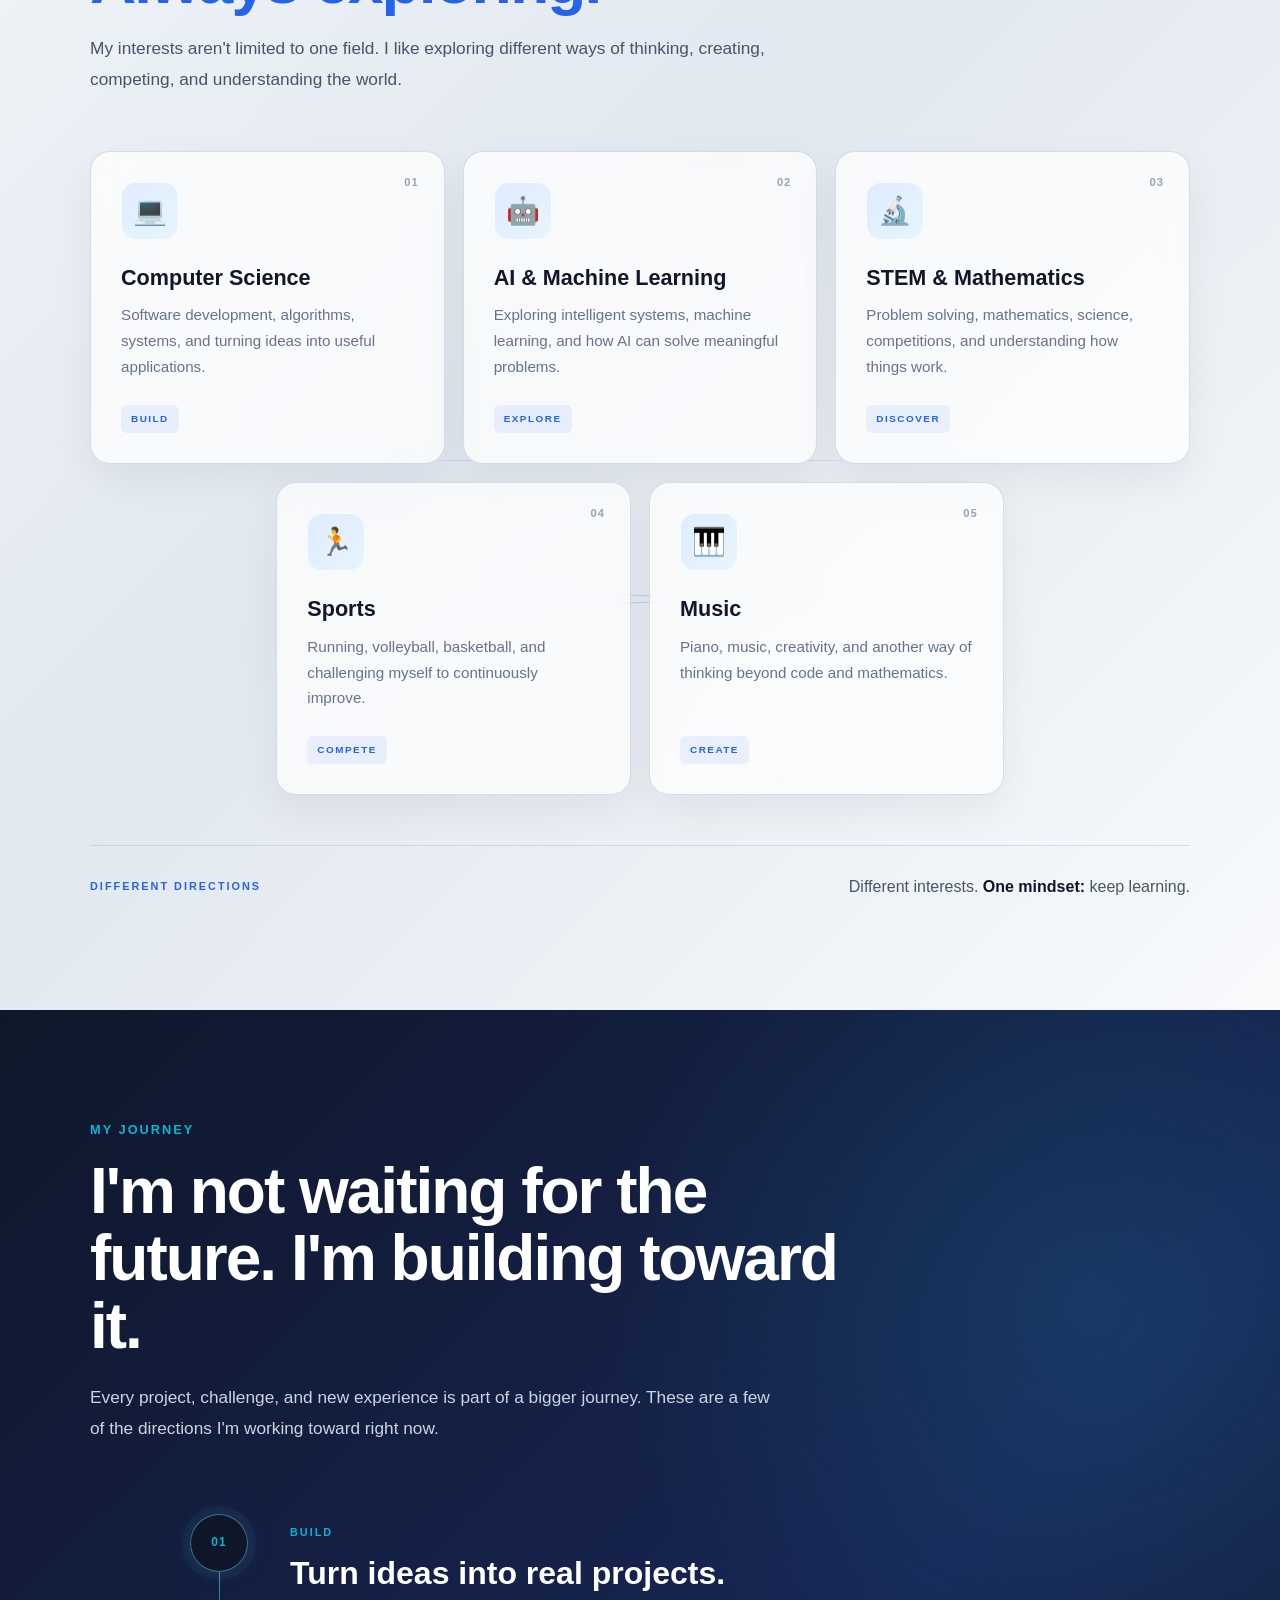
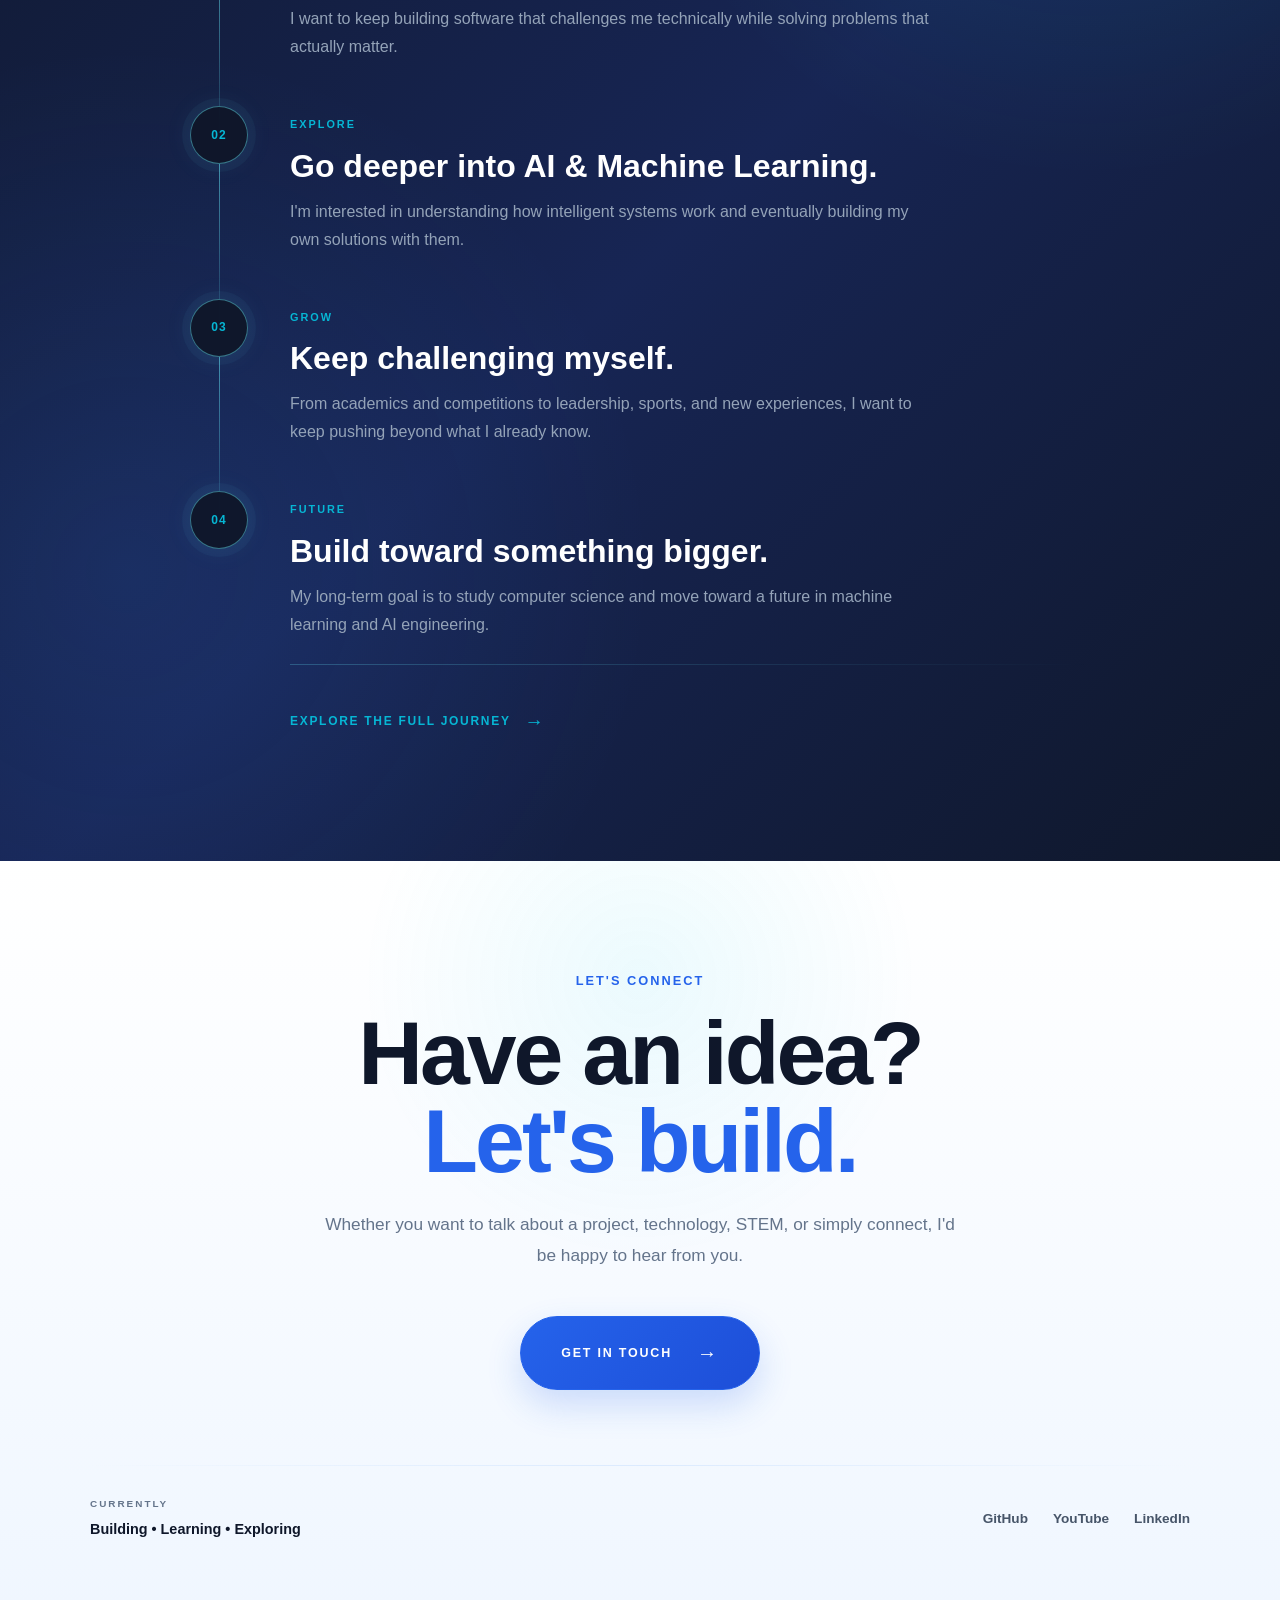
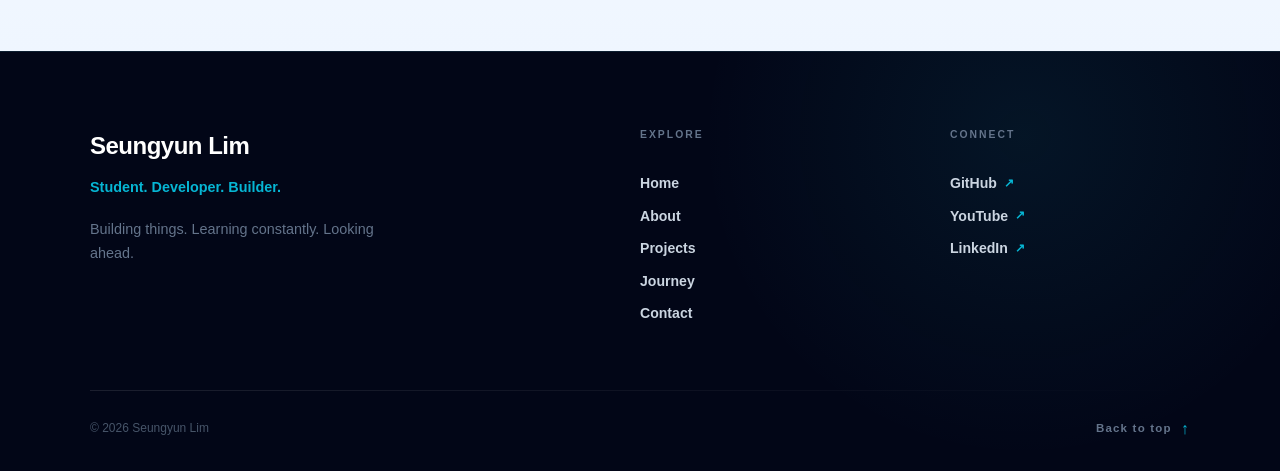
==== commit e3fd09c2: "Update About page design and styling" ====
--- a/index.html
+++ b/index.html
@@ -411,19 +411,9 @@
 
                 <div class="about-header reveal">
 
-                    <div class="about-section-number">
-
-                        <span>
-                            01
-                        </span>
-
-                        <div></div>
-
-                        <p>
-                            WHO I AM
-                        </p>
-
-                    </div>
+                    <p class="section-label">
+                        WHO I AM
+                    </p>
 
 
                     <p class="about-eyebrow">
@@ -749,19 +739,9 @@
                 <div class="projects-header reveal">
 
 
-                    <div class="projects-section-number">
-
-                        <span>
-                            02
-                        </span>
-
-                        <div></div>
-
-                        <p>
-                            WHAT I'VE BUILT
-                        </p>
-
-                    </div>
+                    <p class="section-label">
+                        WHAT I'VE BUILT
+                    </p>
 
 
                     <p class="projects-eyebrow">
@@ -1546,7 +1526,7 @@
                 <div class="interests-closing reveal">
 
                     <span>
-                        05 INTERESTS
+                        DIFFERENT DIRECTIONS
                     </span>
 
                     <p>
